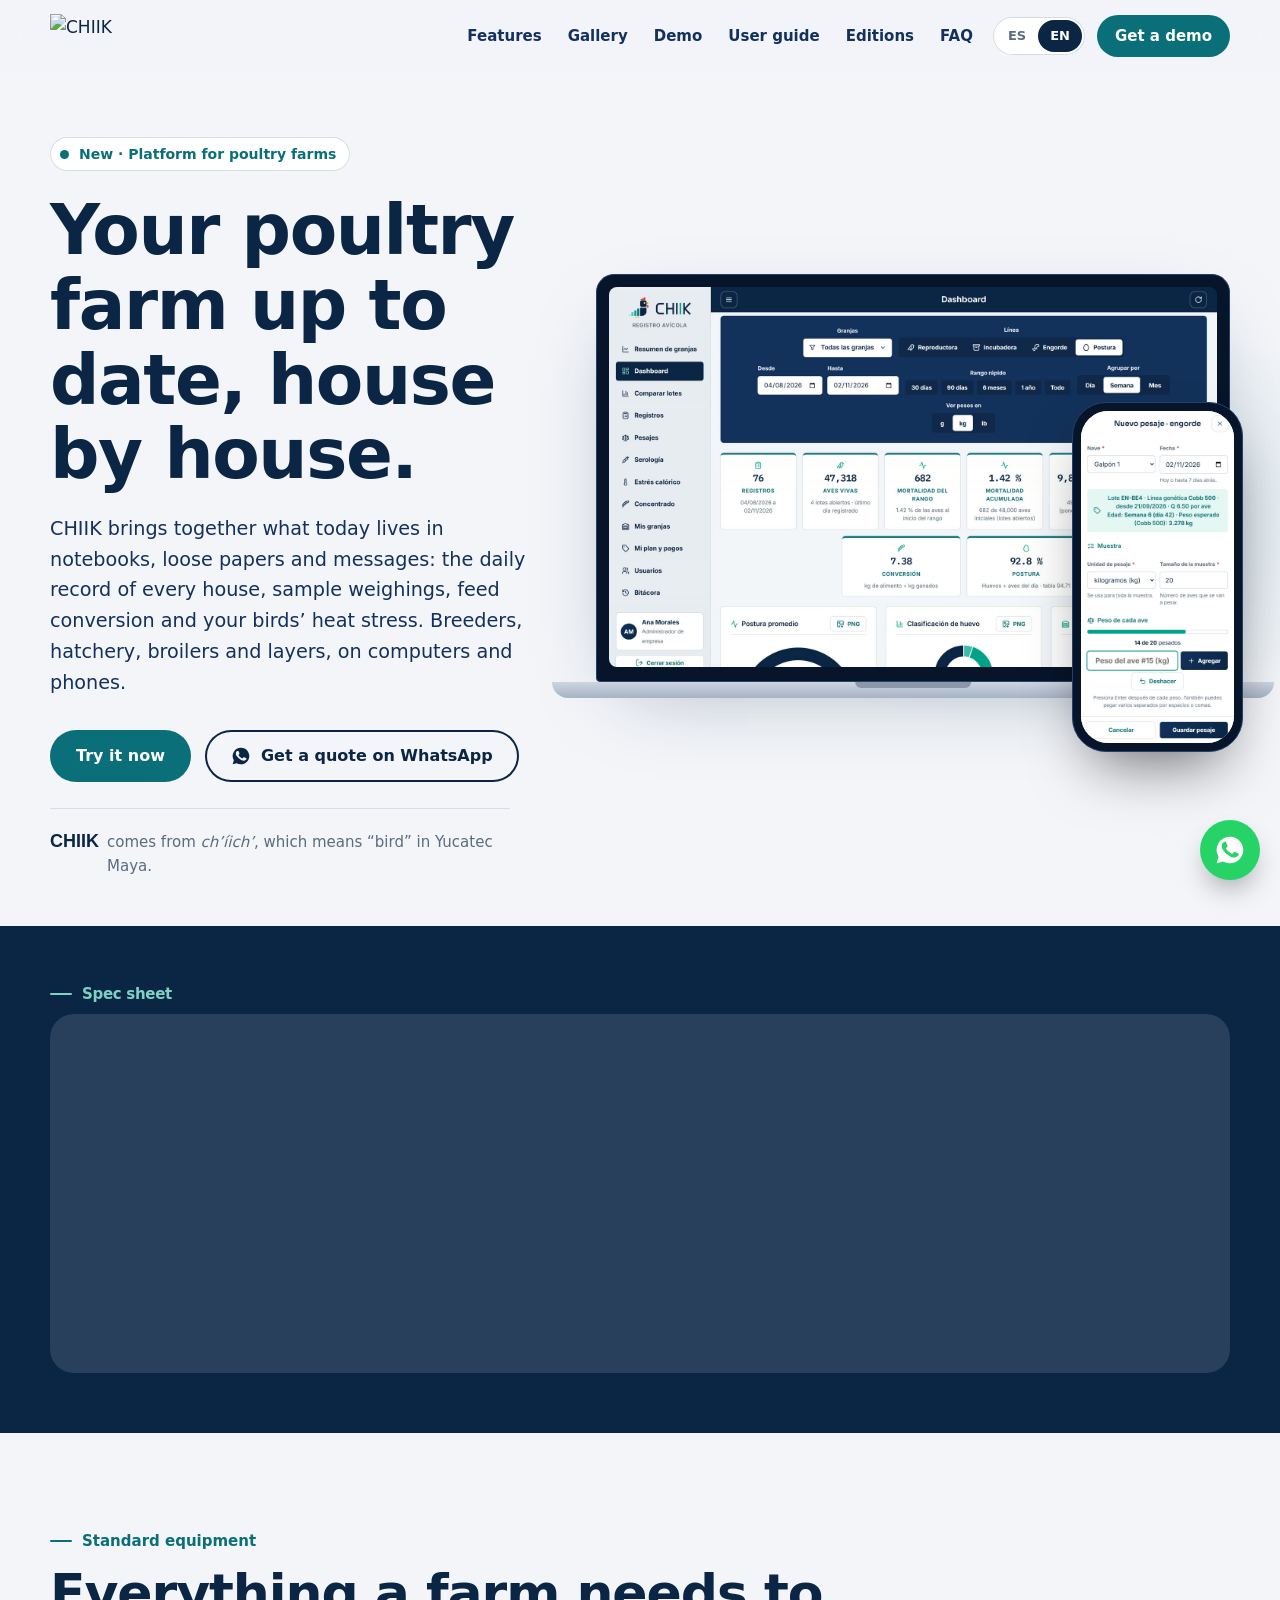
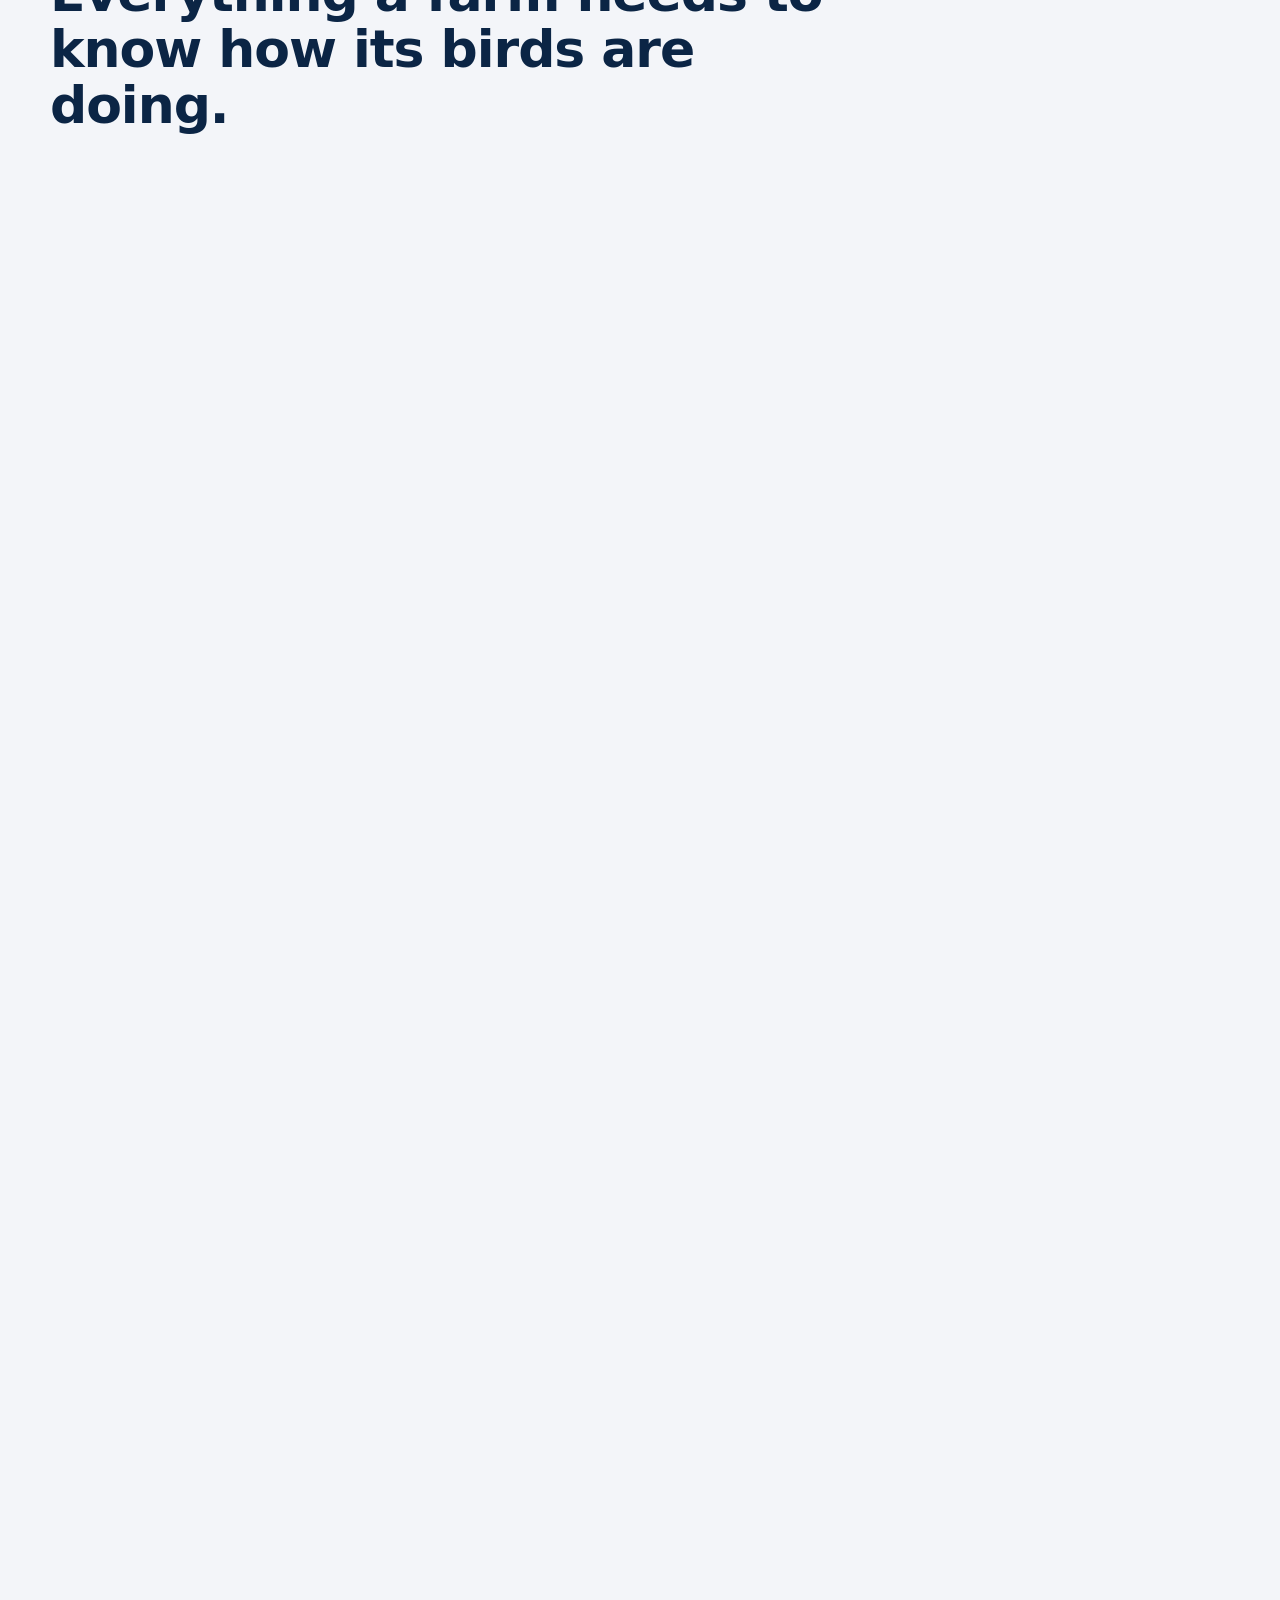
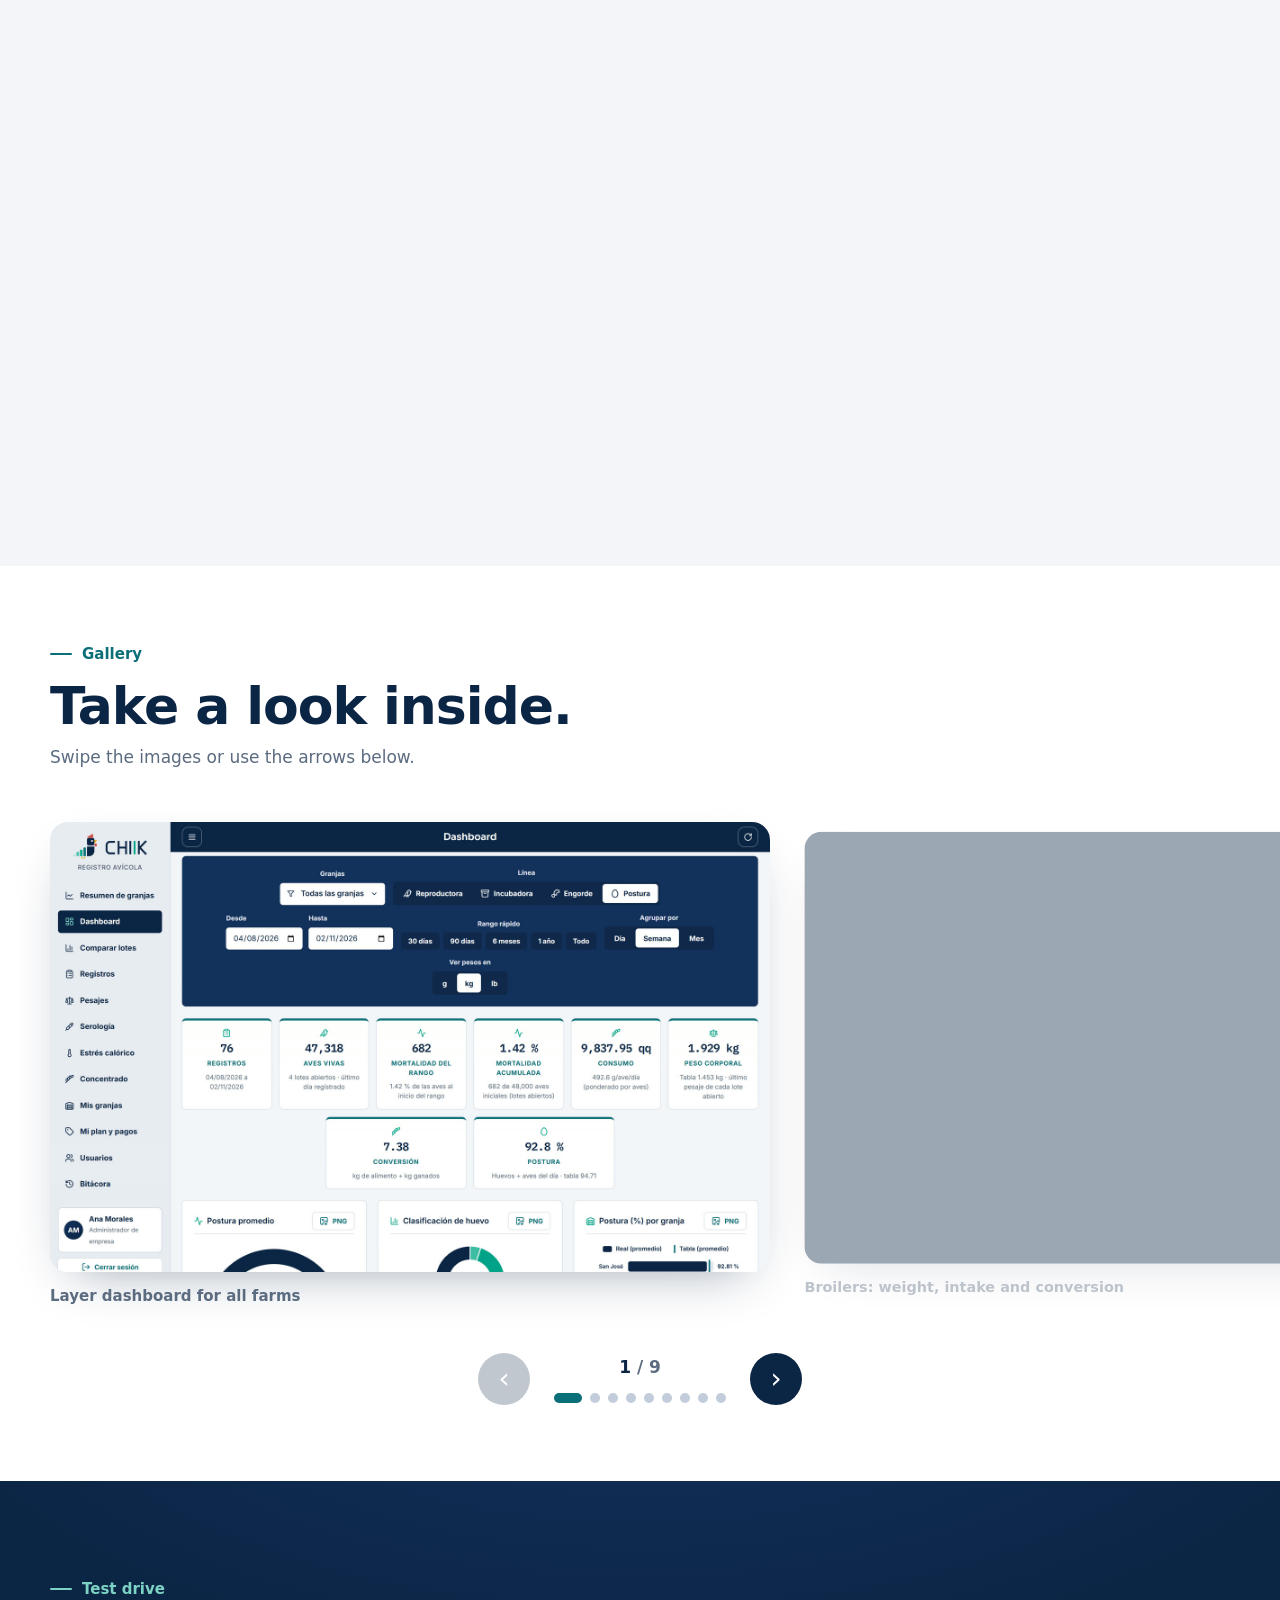
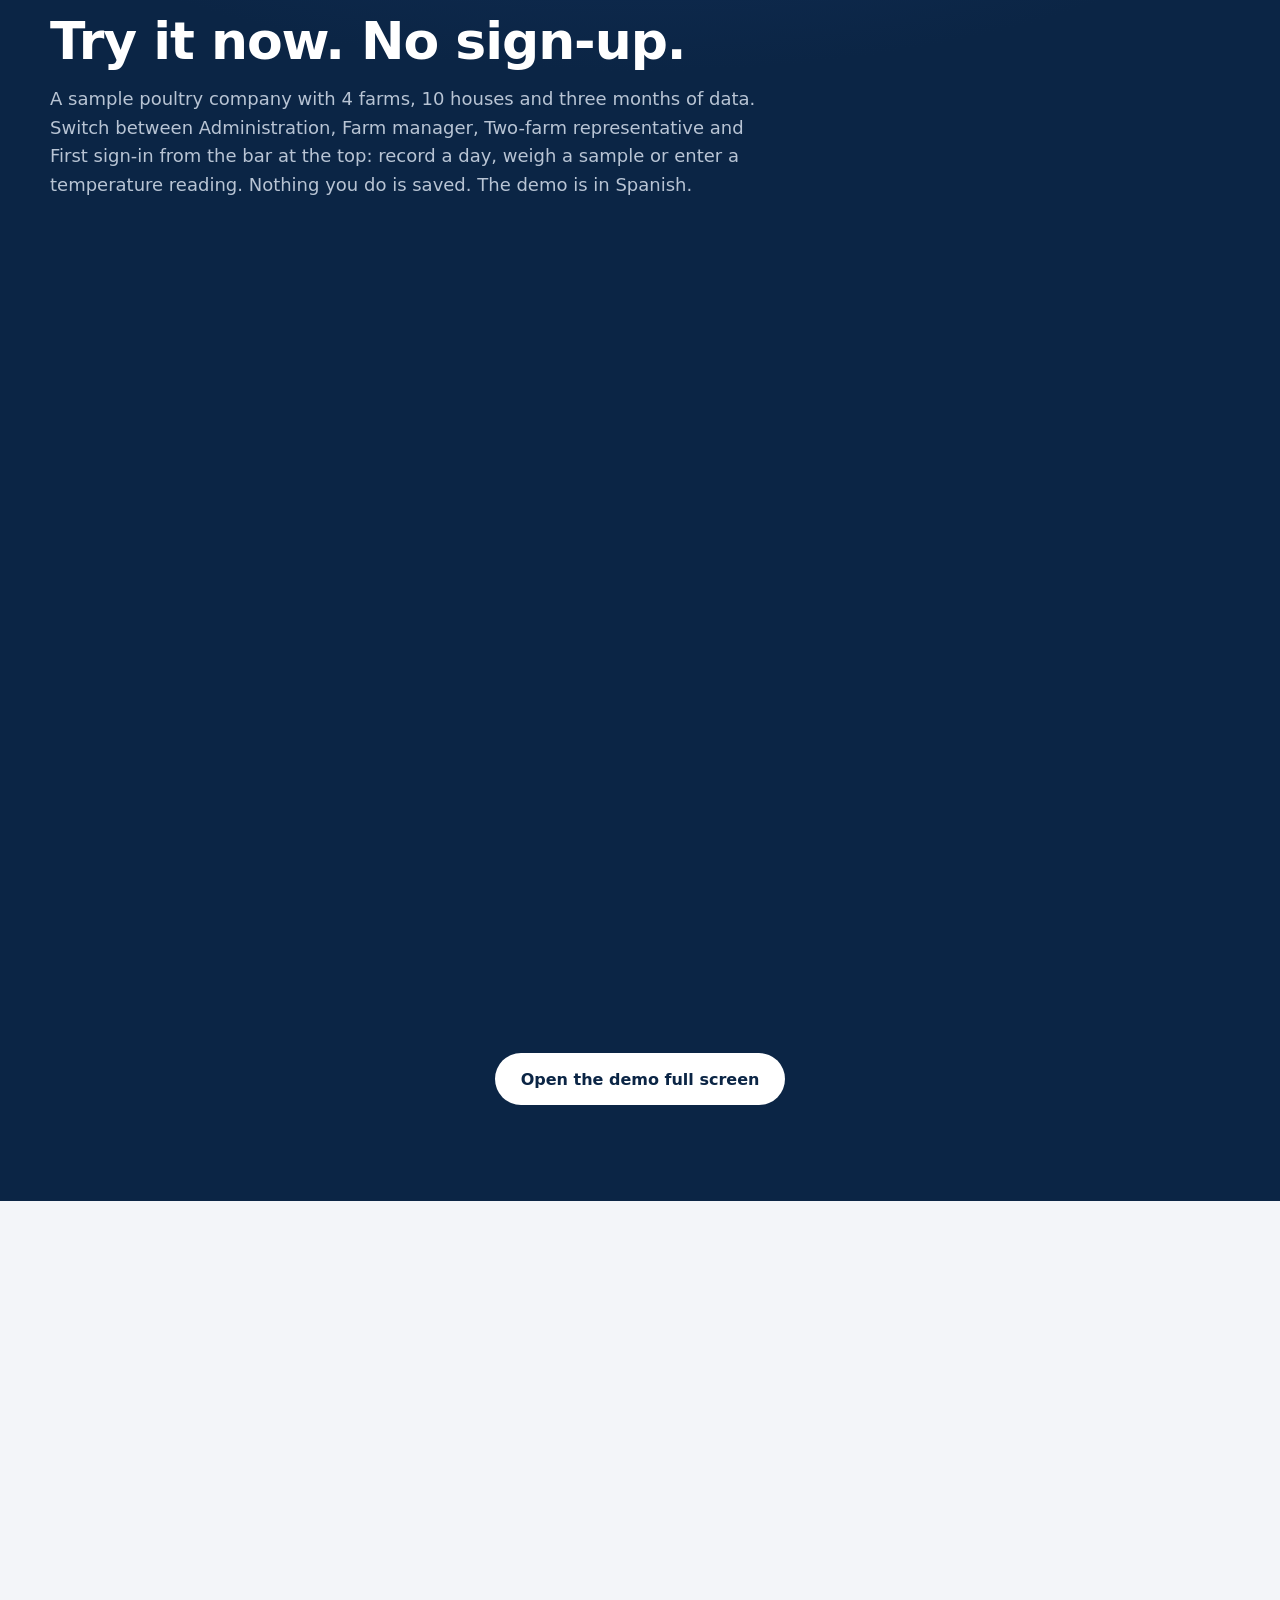
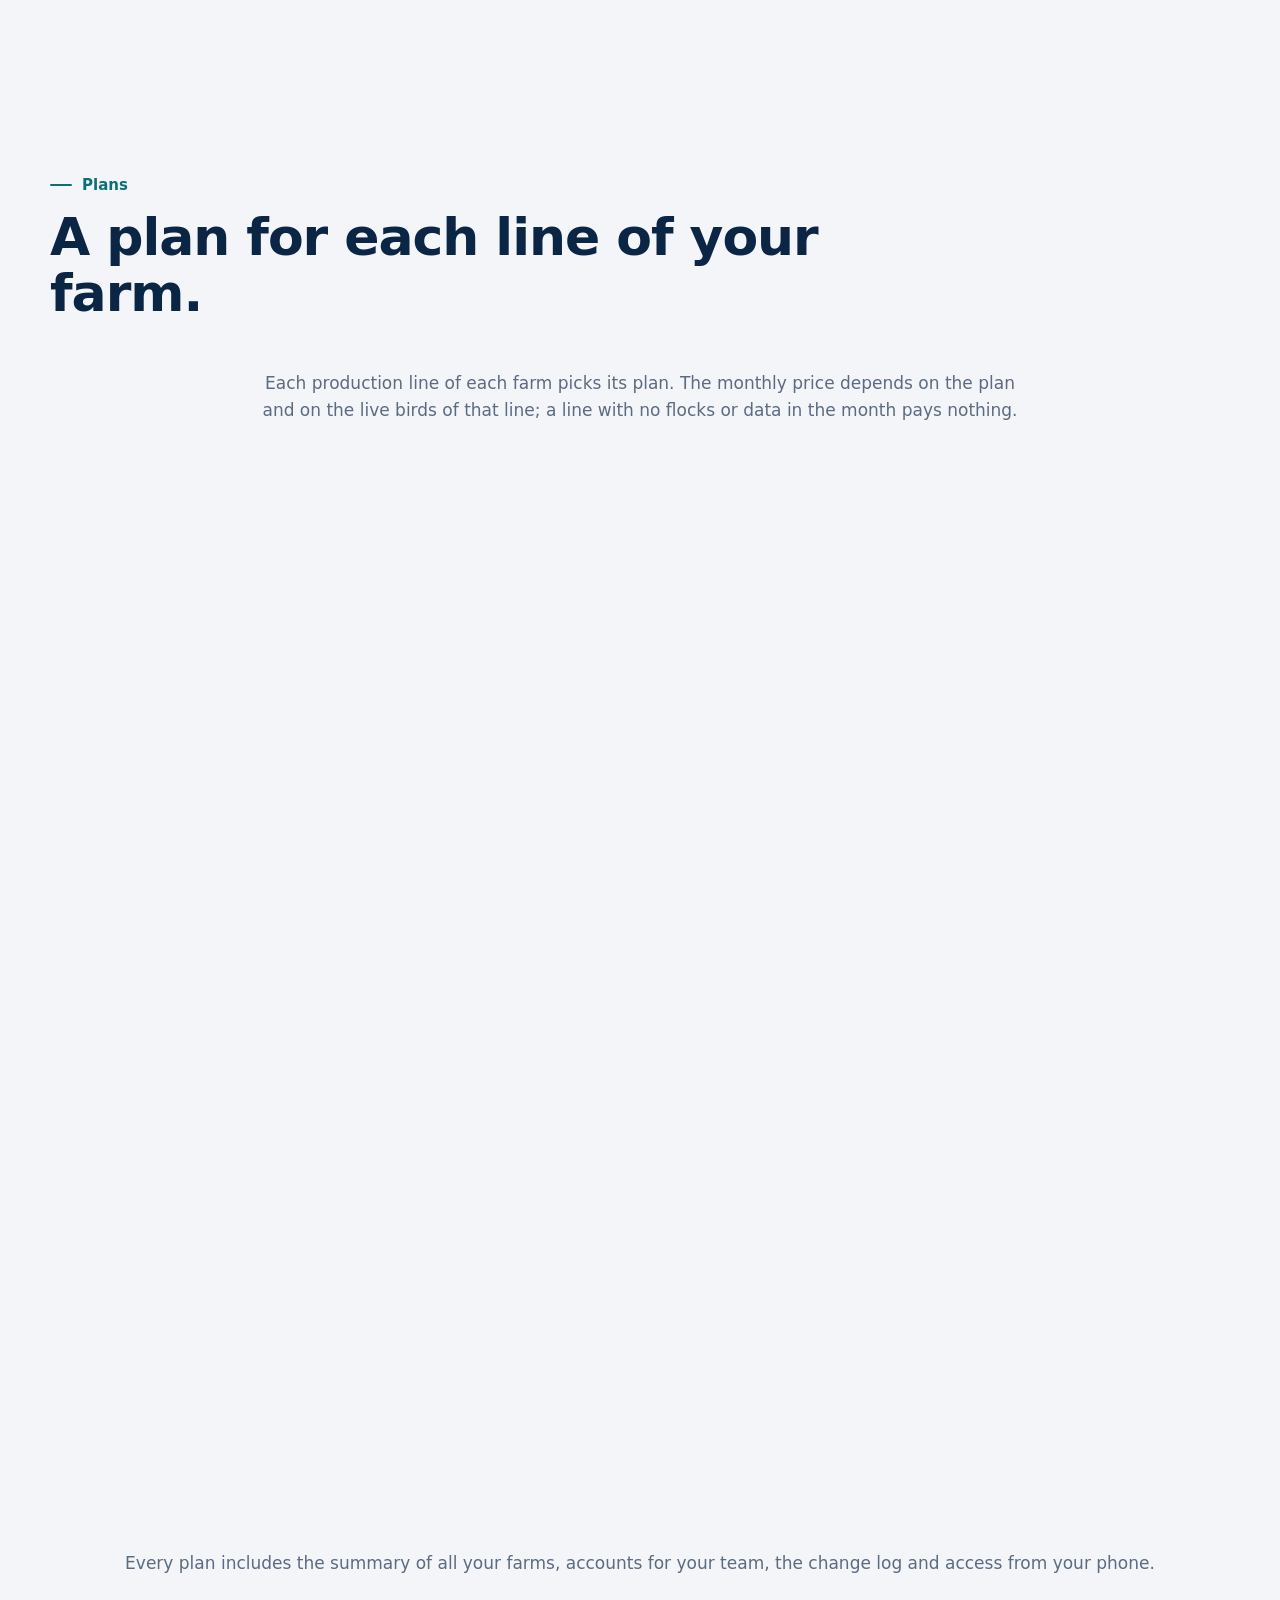
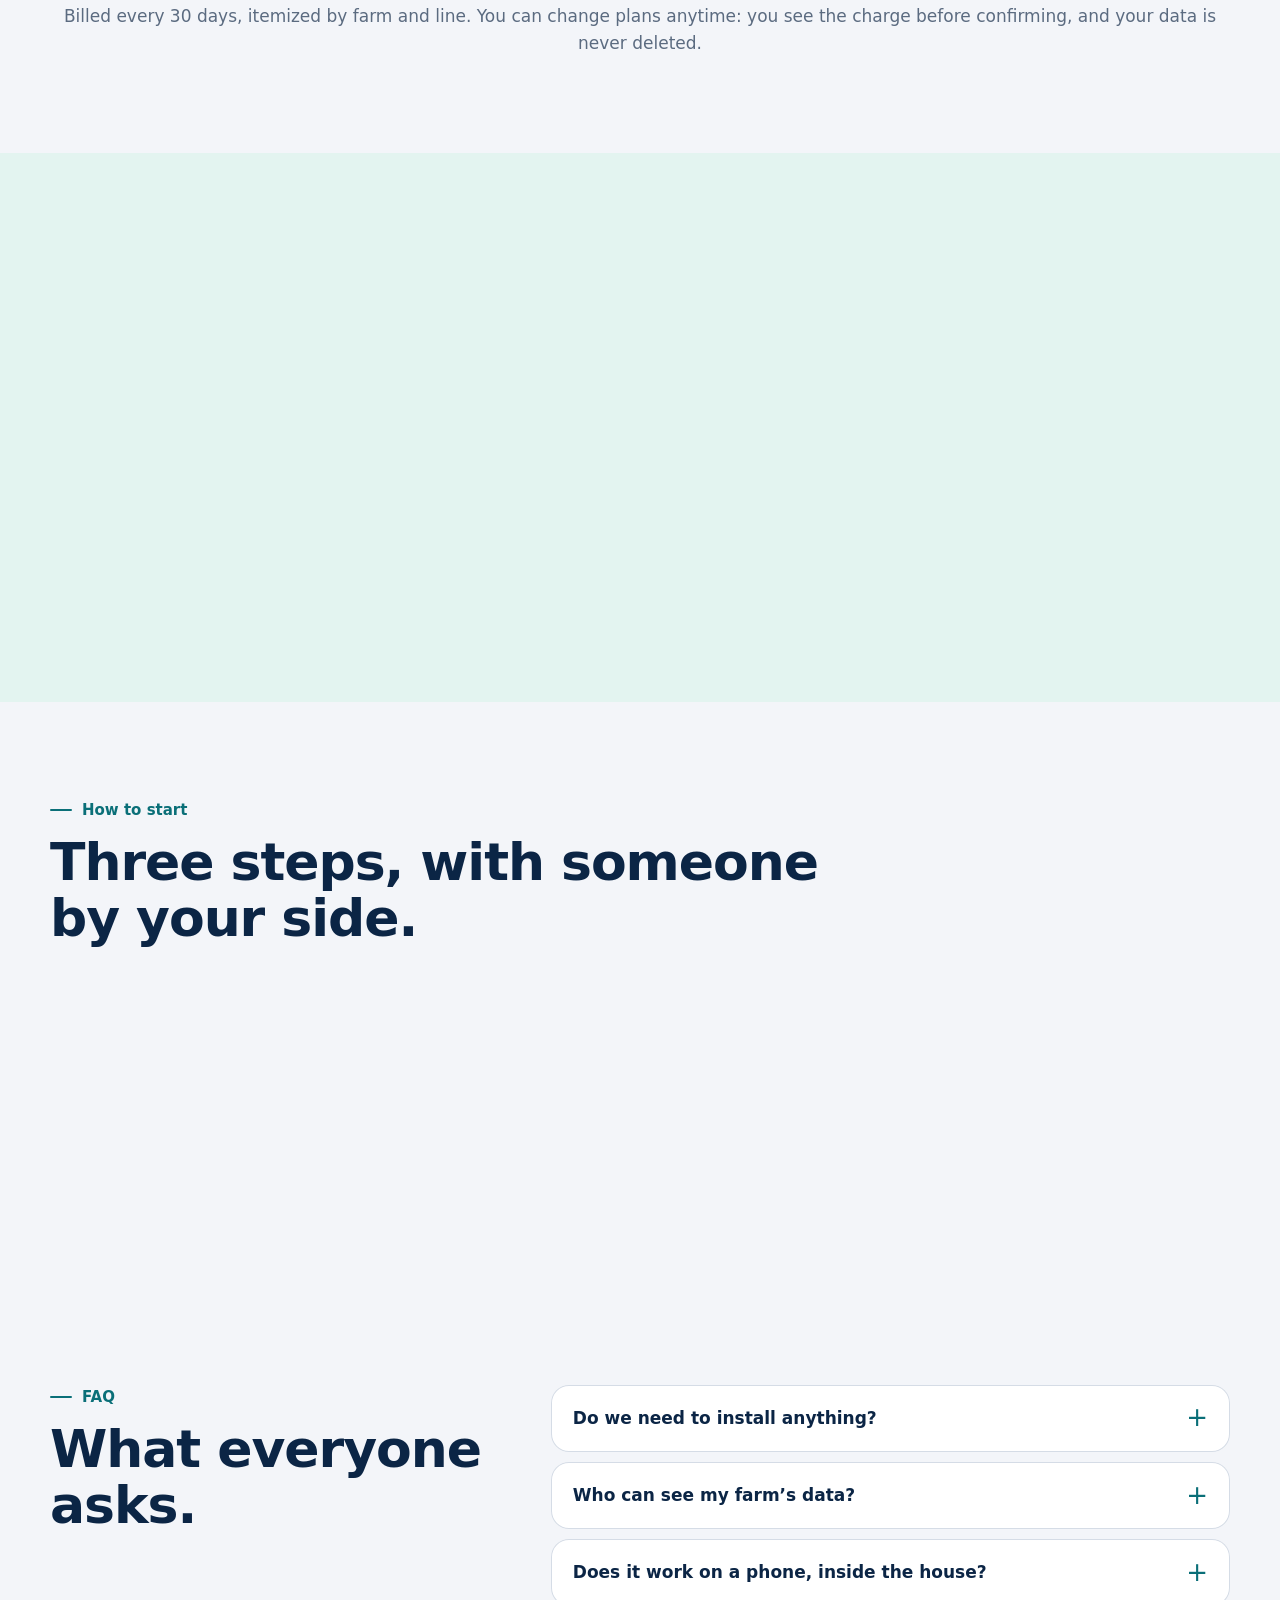
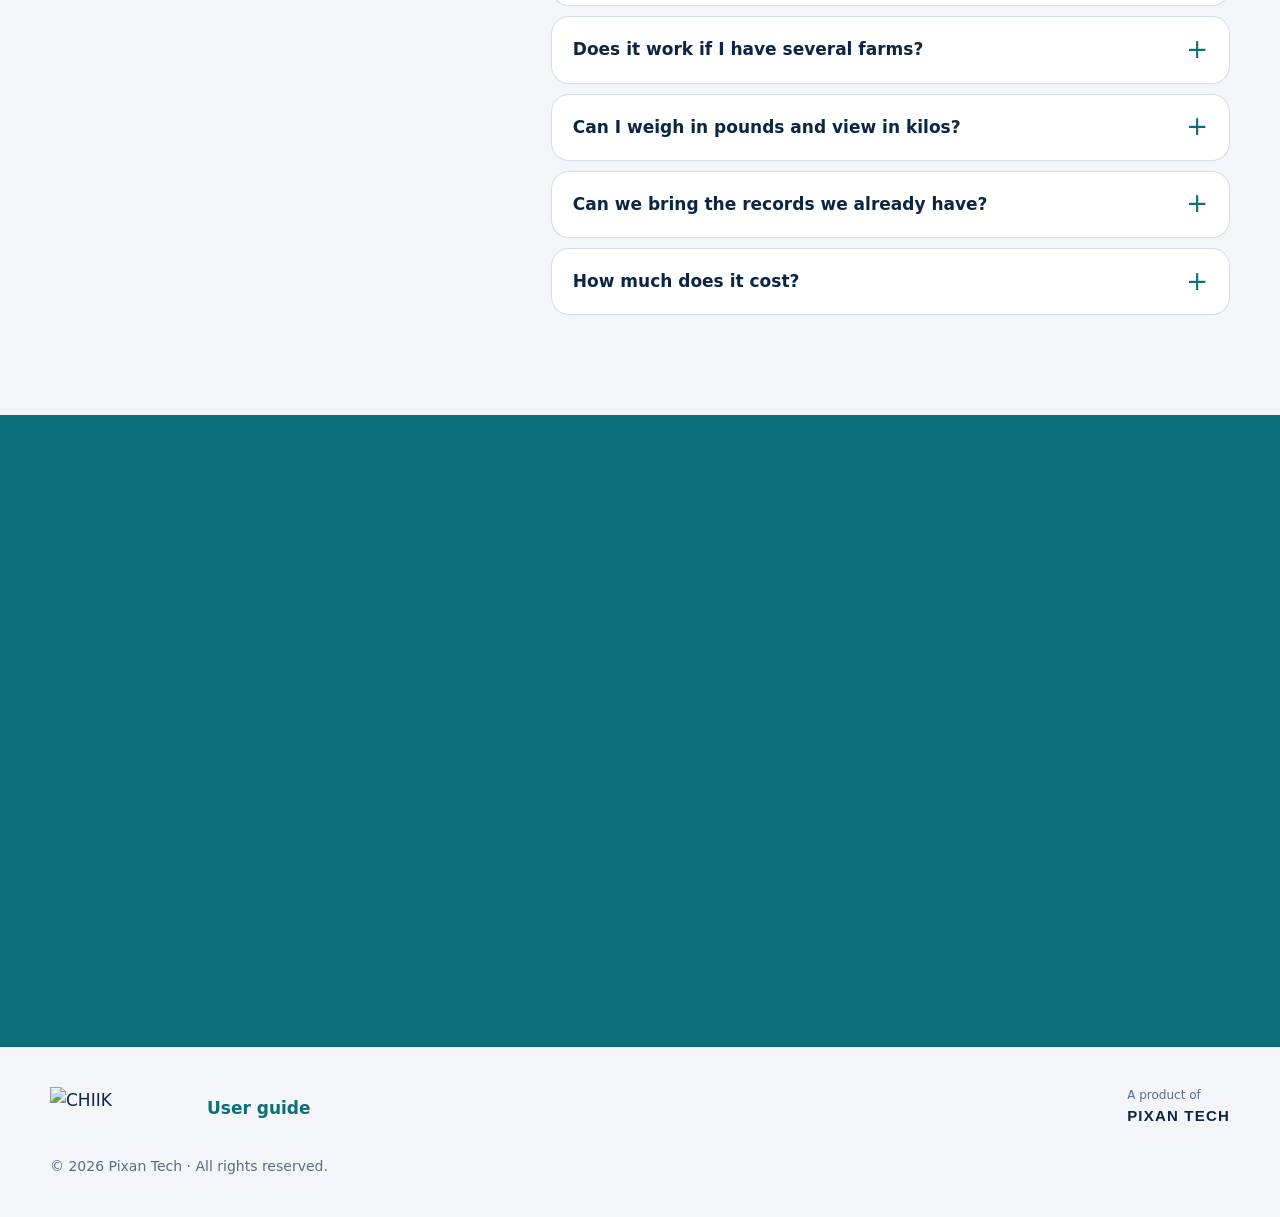
==== index.html @ b8961f70 "Add files via upload" ====
<!DOCTYPE html>
<html lang="es">
<head>
<meta charset="utf-8">
<meta name="viewport" content="width=device-width, initial-scale=1">
<meta http-equiv="Content-Security-Policy" content="default-src 'self'; img-src 'self' data:; style-src 'self' https://fonts.googleapis.com; font-src https://fonts.gstatic.com; script-src 'self'; frame-src 'self'; connect-src 'self'; base-uri 'self'; form-action 'none'; object-src 'none'">
<meta name="referrer" content="strict-origin-when-cross-origin">
<title>CHIIK · Su granja avícola al día, nave por nave</title>
<meta name="description" data-i18n-content="meta.desc" content="CHIIK es la plataforma para granjas avícolas: registro diario por nave, pesajes por muestra, conversión alimenticia y estrés calórico para postura, engorde, incubadora y reproductora, en la computadora y el celular.">
<link rel="canonical" href="https://saqmol.pixantech.net/">
<link rel="icon" href="img/favicon.svg" type="image/svg+xml">
<meta property="og:type" content="website">
<meta property="og:site_name" content="CHIIK">
<meta property="og:title" content="CHIIK · Su granja avícola al día, nave por nave">
<meta property="og:description" content="Registro diario por nave, pesajes por muestra, conversión alimenticia y estrés calórico. Un producto de Pixan Tech.">
<meta property="og:image" content="https://saqmol.pixantech.net/img/og.jpg">
<meta property="og:url" content="https://saqmol.pixantech.net/">
<meta name="twitter:card" content="summary_large_image">
<link rel="preconnect" href="https://fonts.googleapis.com">
<link rel="preconnect" href="https://fonts.gstatic.com" crossorigin>
<link href="https://fonts.googleapis.com/css2?family=IBM+Plex+Mono:wght@500;600&amp;family=Inter:wght@400;500;600;700&amp;family=Sora:wght@600;700&amp;display=swap" rel="stylesheet">
<link rel="stylesheet" href="css/landing.css?v=202611030">
<script src="js/frame-guard.js?v=202611030"></script>
<script src="js/landing.js?v=202611030" defer></script>
</head>
<body>
<a class="skip" href="#main" data-i18n="skip">Saltar al contenido</a>

<!-- ═════ CABECERA ═════ -->
<header class="hdr" id="top">
  <div class="wrap hdr-in">
    <a class="logo" href="#top" aria-label="CHIIK"><img src="img/marca/chiik-logo-claro.svg" alt="CHIIK" width="133" height="44"></a>
    <nav class="nav" aria-label="Principal" data-i18n-aria="nav.aria">
      <a href="#equipamiento" data-i18n="nav.features">Equipamiento</a>
      <a href="#galeria" data-i18n="nav.gallery">Galería</a>
      <a href="#demo" data-i18n="nav.demo">Demo</a>
      <a href="manual.html" data-i18n="nav.manual">Manual</a>
      <a href="#versiones" data-i18n="nav.editions">Versiones</a>
      <a href="#preguntas" data-i18n="nav.faq">Preguntas</a>
    </nav>
    <div class="hdr-act">
      <div class="lang" role="group" aria-label="Idioma / Language"><button type="button" data-lang="es">ES</button><button type="button" data-lang="en">EN</button></div>
      <a class="btn sm" data-wa="hdr" href="https://wa.me/50258253416" target="_blank" rel="noopener"><span data-i18n="cta.demo">Pida su demo</span></a>
    </div>
  </div>
</header>

<main id="main">
<!-- ═════ PORTADA ═════ -->
<section class="hero">
  <div class="wrap hero-in">
    <div class="hero-copy reveal">
      <p class="eyebrow"><span class="dot"></span><span data-i18n="hero.eyebrow">Nuevo · Plataforma para granjas avícolas</span></p>
      <h1 data-i18n="hero.title">Su granja avícola al día, nave por nave.</h1>
      <p class="lead" data-i18n="hero.sub">CHIIK reúne lo que hoy anda en cuadernos, hojas sueltas y mensajes: el registro diario de cada nave, los pesajes por muestra, la conversión alimenticia y el estrés calórico de sus aves. Postura, engorde, incubadora y reproductora, en la computadora y en el celular.</p>
      <div class="hero-cta">
        <a class="btn" href="#demo" data-i18n="cta.try">Pruébela ahora</a>
        <a class="btn ghost" data-wa="hero" href="https://wa.me/50258253416" target="_blank" rel="noopener">
          <svg viewBox="0 0 24 24" aria-hidden="true"><path d="M12 2a10 10 0 0 0-8.6 15.1L2 22l5-1.3A10 10 0 1 0 12 2zm5.8 14.2c-.2.7-1.4 1.3-2 1.4-.5.1-1.2.1-1.9-.1a17 17 0 0 1-1.7-.6 13.4 13.4 0 0 1-5.1-4.5c-.4-.5-1.3-1.8-1.3-3.4s.8-2.4 1.2-2.7c.3-.3.6-.4.8-.4h.6c.2 0 .4 0 .7.5l1 2.3c.1.2.1.4 0 .6l-.4.6-.5.5c-.2.2-.3.3-.1.6.2.3.8 1.4 1.8 2.2 1.2 1.1 2.2 1.4 2.5 1.6.3.1.5.1.7-.1l.9-1.1c.2-.3.4-.2.7-.1l2.2 1c.3.2.5.2.6.4.1.1.1.8-.2 1.6z"/></svg>
          <span data-i18n="cta.whatsapp">Cotice por WhatsApp</span></a>
      </div>
      <p class="maya"><b>CHIIK</b> <span data-i18n="hero.maya">viene de <i>ch’íich’</i>, que significa “ave” en maya yucateco.</span></p>
    </div>
    <div class="hero-visual reveal" aria-hidden="true">
      <div class="laptop"><div class="screen"><img data-shot="dash-admin" alt="" width="1600" height="1000" fetchpriority="high"></div><div class="base"></div></div>
      <div class="phone float"><div class="screen"><img data-shot="mobile-pesaje" alt="" width="780" height="1688"></div></div>
    </div>
  </div>
</section>

<!-- ═════ FICHA TÉCNICA ═════ -->
<section class="specs" aria-labelledby="specs-t">
  <div class="wrap">
    <h2 class="kicker" id="specs-t" data-i18n="specs.title">Ficha técnica</h2>
    <ul class="spec-grid">
      <li class="reveal"><b>4</b><span data-i18n="specs.lines">líneas de producción: reproductora, incubadora, engorde y postura</span></li>
      <li class="reveal"><b>2</b><span data-i18n="specs.roles">niveles de acceso: administración y representante de granja</span></li>
      <li class="reveal"><b>5</b><span data-i18n="specs.calc">valores que se calculan solos: peso real, % de peso ideal, conversión, estrés calórico y % de nacimiento</span></li>
      <li class="reveal"><b>3</b><span data-i18n="specs.units">unidades de peso para pesar y para ver: gramos, kilogramos y libras</span></li>
      <li class="reveal"><b>1,000</b><span data-i18n="specs.sample">aves por muestra de pesaje, una por una</span></li>
      <li class="reveal"><b>4</b><span data-i18n="specs.iec">niveles de estrés calórico, del confortable al crítico</span></li>
      <li class="reveal"><b>7</b><span data-i18n="specs.days">días hacia atrás para ponerse al día desde la granja</span></li>
      <li class="reveal"><b>100%</b><span data-i18n="specs.mobile">funcional en el celular, dentro de la nave</span></li>
    </ul>
  </div>
</section>

<!-- ═════ EQUIPAMIENTO ═════ -->
<section class="features" id="equipamiento" aria-labelledby="feat-t">
  <div class="wrap">
    <p class="kicker" data-i18n="feat.kicker">Equipamiento de serie</p>
    <h2 class="h2" id="feat-t" data-i18n="feat.title">Todo lo que una granja necesita para saber cómo van sus aves.</h2>

    <article class="feat reveal">
      <div class="feat-img duo">
        <div class="laptop sm"><div class="screen"><img data-shot="registros" alt="Registros diarios de postura por nave" data-i18n-alt="alt.records" loading="lazy" width="1600" height="1000"></div><div class="base"></div></div>
        <div class="phone sm"><div class="screen"><img data-shot="mobile-registro-form" alt="Registro diario en el celular" data-i18n-alt="alt.recordPhone" loading="lazy" width="780" height="1688"></div></div>
      </div>
      <div class="feat-txt">
        <span class="tag" data-i18n="f1.tag">Registro diario</span>
        <h3 data-i18n="f1.title">El día de cada nave, en un solo formulario.</h3>
        <p data-i18n="f1.text">Número de aves, edad, mortalidad, consumo de alimento, postura y clasificación de huevo, o huevo incubable y nacimientos en la incubadora. CHIIK ya sabe qué lote ocupa la nave y su línea genética, y no deja registrar dos veces el mismo día.</p>
        <ul class="ticks"><li data-i18n="f1.b1">Un formulario propio para cada línea de producción</li><li data-i18n="f1.b2">Un registro por nave y por día, sin duplicados</li><li data-i18n="f1.b3">Cada corrección pide un motivo y queda en la bitácora</li></ul>
      </div>
    </article>

    <article class="feat rev reveal">
      <div class="feat-img duo">
        <div class="laptop sm"><div class="screen"><img data-shot="pesaje-form" alt="Pesaje de una muestra de aves" data-i18n-alt="alt.weigh" loading="lazy" width="1600" height="1000"></div><div class="base"></div></div>
        <div class="phone sm"><div class="screen"><img data-shot="mobile-pesaje" alt="Pesaje por muestra en el celular" data-i18n-alt="alt.weighPhone" loading="lazy" width="780" height="1688"></div></div>
      </div>
      <div class="feat-txt">
        <span class="tag" data-i18n="f2.tag">Pesajes por muestra</span>
        <h3 data-i18n="f2.title">Pese ave por ave. CHIIK saca las cuentas.</h3>
        <p data-i18n="f2.text">Elija la nave, el tamaño de la muestra y la unidad de su balanza. Escriba cada peso y oprima Enter: el promedio, el mínimo, el máximo, el coeficiente de variación y la uniformidad aparecen al momento. El promedio pasa solo al registro del día.</p>
        <ul class="ticks"><li data-i18n="f2.b1">En gramos, kilogramos o libras, y se ve en la que usted prefiera</li><li data-i18n="f2.b2">Uniformidad y CV sin calculadora</li><li data-i18n="f2.b3">Si se cierra sin querer, la muestra a medias se recupera</li></ul>
      </div>
    </article>

    <article class="feat reveal">
      <div class="feat-img"><div class="laptop sm"><div class="screen"><img data-shot="pesajes-engorde" alt="Pesajes de engorde con conversión alimenticia" data-i18n-alt="alt.fcr" loading="lazy" width="1600" height="1000"></div><div class="base"></div></div></div>
      <div class="feat-txt">
        <span class="tag" data-i18n="f3.tag">Conversión alimenticia</span>
        <h3 data-i18n="f3.title">La conversión, calculada sola en cada pesaje.</h3>
        <p data-i18n="f3.text">CHIIK suma el alimento que el lote consumió desde el pesaje anterior y lo divide entre los kilos que ganó. Sin hojas de cálculo ni fórmulas: el dato está listo el mismo día que se pesa, para cada nave y cada lote.</p>
        <ul class="ticks"><li data-i18n="f3.b1">Kilos de alimento entre kilos ganados, pesaje contra pesaje</li><li data-i18n="f3.b2">El consumo se escribe en quintales, como en la granja</li><li data-i18n="f3.b3">Peso real contra la tabla de su línea genética</li></ul>
      </div>
    </article>

    <article class="feat rev reveal">
      <div class="feat-img duo">
        <div class="laptop sm"><div class="screen"><img data-shot="ambiente" alt="Mapa de calor del estrés calórico por nave" data-i18n-alt="alt.heat" loading="lazy" width="1600" height="1000"></div><div class="base"></div></div>
        <div class="phone sm"><div class="screen"><img data-shot="mobile-ambiente" alt="Estrés calórico en el celular" data-i18n-alt="alt.heatPhone" loading="lazy" width="780" height="1688"></div></div>
      </div>
      <div class="feat-txt">
        <span class="tag" data-i18n="f4.tag">Estrés calórico</span>
        <h3 data-i18n="f4.title">El calor de cada nave, en un mapa de colores.</h3>
        <p data-i18n="f4.text">Anote la temperatura y la humedad cuando quiera: CHIIK calcula el índice de estrés calórico, le dice el nivel al instante y guarda la hora de cada lectura. El mapa de calor muestra qué naves sufren y en qué días.</p>
        <ul class="ticks"><li data-i18n="f4.b1">Confortable, alteración, estrés marcado o crítico</li><li data-i18n="f4.b2">Historial de lecturas con fecha y hora</li><li data-i18n="f4.b3">El máximo del día pasa al registro de la nave</li></ul>
      </div>
    </article>

    <article class="feat reveal">
      <div class="feat-img"><div class="laptop sm"><div class="screen"><img data-shot="dash-admin-graficos" alt="Dashboard con indicadores y gráficos" data-i18n-alt="alt.dash" loading="lazy" width="1600" height="1000"></div><div class="base"></div></div></div>
      <div class="feat-txt">
        <span class="tag" data-i18n="f5.tag">Dashboard</span>
        <h3 data-i18n="f5.title">Toda la producción, de un vistazo.</h3>
        <p data-i18n="f5.text">Indicadores, medidores y gráficos por línea de producción, con filtros por granja, sector, nave y fechas, por día, semana o mes. Compare granjas o naves entre sí, ordene cada tabla de la A a la Z y descargue los datos o los gráficos.</p>
        <ul class="ticks"><li data-i18n="f5.b1">Comparativo por granja, por nave o entre lotes</li><li data-i18n="f5.b2">Real contra tabla en cada gráfico</li><li data-i18n="f5.b3">Tablas en Excel y gráficos en imagen</li></ul>
      </div>
    </article>

    <article class="feat rev reveal">
      <div class="feat-img duo">
        <div class="laptop sm"><div class="screen"><img data-shot="granja-estructura" alt="Sectores, naves y lotes de una granja" data-i18n-alt="alt.farm" loading="lazy" width="1600" height="1000"></div><div class="base"></div></div>
        <div class="phone sm"><div class="screen"><img data-shot="mobile-granja" alt="La granja en el celular" data-i18n-alt="alt.farmPhone" loading="lazy" width="780" height="1688"></div></div>
      </div>
      <div class="feat-txt">
        <span class="tag" data-i18n="f6.tag">Granjas, naves y lotes</span>
        <h3 data-i18n="f6.title">Su granja, organizada como usted la trabaja.</h3>
        <p data-i18n="f6.text">Cada granja arma sus sectores, sus naves y sus lotes, con la ficha de cada línea de producción. Una nave en remodelación se desactiva sin perder su historia, y cada lote lleva su línea genética desde el primer día.</p>
        <ul class="ticks"><li data-i18n="f6.b1">Sectores, naves y lotes por línea de producción</li><li data-i18n="f6.b2">Desactivar no borra: la historia se conserva</li><li data-i18n="f6.b3">Ficha de origen, incubadora y vacunación por línea</li></ul>
      </div>
    </article>

    <article class="feat reveal">
      <div class="feat-img"><div class="laptop sm"><div class="screen"><img data-shot="bitacora" alt="Bitácora de cambios con justificación" data-i18n-alt="alt.log" loading="lazy" width="1600" height="1000"></div><div class="base"></div></div></div>
      <div class="feat-txt">
        <span class="tag" data-i18n="f7.tag">Accesos y seguridad</span>
        <h3 data-i18n="f7.title">Cada quien ve lo suyo. Cada cambio queda escrito.</h3>
        <p data-i18n="f7.text">La administración crea cada cuenta y decide qué granjas ve cada representante. Nadie entra sin su correo y su contraseña, cada cambio queda en la bitácora con su autor, su hora y su motivo, y la sesión se cierra sola si nadie la usa.</p>
        <ul class="ticks"><li data-i18n="f7.b1">Cuentas creadas solo por la administración</li><li data-i18n="f7.b2">Bitácora con autor, hora y motivo</li><li data-i18n="f7.b3">Revisión de integridad de los datos</li></ul>
      </div>
    </article>
  </div>
</section>

<!-- ═════ GALERÍA ═════ -->
<section class="gallery" id="galeria" aria-labelledby="gal-t">
  <div class="wrap">
    <p class="kicker" data-i18n="gal.kicker">Galería</p>
    <h2 class="h2" id="gal-t" data-i18n="gal.title">Mírela por dentro.</h2>
    <p class="gal-hint" data-i18n="gal.hint">Deslice las imágenes o use las flechas de abajo.</p>
  </div>
  <div class="gal-track" id="galTrack" tabindex="0" aria-label="Capturas de CHIIK" data-i18n-aria="gal.aria">
    <figure><img data-shot="dash-admin" alt="" loading="lazy" width="1600" height="1000"><figcaption data-i18n="gal.c1">Dashboard de postura de todas las granjas</figcaption></figure>
    <figure><img data-shot="dash-engorde" alt="" loading="lazy" width="1600" height="1000"><figcaption data-i18n="gal.c2">Engorde: peso, consumo y conversión</figcaption></figure>
    <figure class="tall"><img data-shot="mobile-granja" alt="" loading="lazy" width="780" height="1688"><figcaption data-i18n="gal.c3">La granja, en el celular</figcaption></figure>
    <figure><img data-shot="registro-form" alt="" loading="lazy" width="1600" height="1000"><figcaption data-i18n="gal.c4">Registro diario de postura</figcaption></figure>
    <figure><img data-shot="lectura-form" alt="" loading="lazy" width="1600" height="1000"><figcaption data-i18n="gal.c5">Lectura de temperatura y humedad</figcaption></figure>
    <figure class="tall"><img data-shot="mobile-dash" alt="" loading="lazy" width="780" height="1688"><figcaption data-i18n="gal.c6">El dashboard, en el celular</figcaption></figure>
    <figure><img data-shot="dash-incubadora" alt="" loading="lazy" width="1600" height="1000"><figcaption data-i18n="gal.c7">Incubadora: porcentaje de nacimiento</figcaption></figure>
    <figure><img data-shot="usuarios" alt="" loading="lazy" width="1600" height="1000"><figcaption data-i18n="gal.c8">Cuentas y granjas asignadas</figcaption></figure>
    <figure><img data-shot="granjas" alt="" loading="lazy" width="1600" height="1000"><figcaption data-i18n="gal.c9">Todas las granjas de la empresa</figcaption></figure>
  </div>
  <div class="wrap gal-ctrl">
    <button type="button" class="round" data-gal="-1" aria-label="Anterior" data-i18n-aria="gal.prev">‹</button>
    <div class="gal-mid">
      <p class="gal-count" aria-live="polite"><b id="galNum">1</b> / <span id="galTot">9</span></p>
      <div class="gal-dots" id="galDots"></div>
    </div>
    <button type="button" class="round" data-gal="1" aria-label="Siguiente" data-i18n-aria="gal.next">›</button>
  </div>
</section>

<!-- ═════ DEMO ═════ -->
<section class="demo" id="demo" aria-labelledby="demo-t">
  <div class="wrap">
    <p class="kicker light" data-i18n="demo.kicker">Prueba de manejo</p>
    <h2 class="h2 light" id="demo-t" data-i18n="demo.title">Pruébela ahora. Sin registrarse.</h2>
    <p class="demo-sub" data-i18n="demo.sub">Una empresa avícola de ejemplo con 4 granjas, 10 naves y tres meses de datos. Cambie entre Administración, Encargado de granja, Representante de dos granjas y Primer ingreso desde la barra de arriba: registre un día, pese una muestra o anote una lectura de temperatura. Nada de lo que haga se guarda.</p>
    <div class="demo-frame reveal">
      <div class="demo-bar"><span></span><span></span><span></span><b>CHIIK</b></div>
      <iframe id="demoFrame" title="Demo interactiva de CHIIK" data-i18n-title="demo.iframe" loading="lazy" data-src="demo/"></iframe>
    </div>
    <p class="demo-open"><a class="btn light" id="demoOpen" href="demo/" target="_blank" rel="noopener" data-i18n="demo.open">Abrir la demo en pantalla completa</a></p>
  </div>
</section>

<!-- ═════ MANUAL ═════ -->
<section class="guide" aria-labelledby="guide-t">
  <div class="wrap guide-in">
    <div class="reveal">
      <p class="kicker" data-i18n="guide.kicker">Manual de uso</p>
      <h2 class="h2" id="guide-t" data-i18n="guide.title">Cómo se usa, perfil por perfil.</h2>
      <p data-i18n="guide.text">Qué ve cada nivel de acceso, cómo se llena cada formulario campo por campo, qué se guarda en cada tabla y qué se calcula solo. Con capturas de cada pantalla.</p>
      <p><a class="btn" href="manual.html" data-i18n="guide.cta">Leer el manual</a></p>
    </div>
    <ul class="guide-list reveal">
      <li><b data-i18n="guide.l1">Administración de la empresa</b><span data-i18n="guide.l1t">Todas sus granjas, sus cuentas, el plan de cada línea y sus cobros.</span></li>
      <li><b data-i18n="guide.l2">Encargado de granja</b><span data-i18n="guide.l2t">Su granja, sus naves, sus lotes y el registro de cada día.</span></li>
      <li><b data-i18n="guide.l3">Representante de varias granjas</b><span data-i18n="guide.l3t">Cada granja por separado, con un solo acceso.</span></li>
      <li><b data-i18n="guide.l4">Primer ingreso</b><span data-i18n="guide.l4t">La contraseña temporal y la propia.</span></li>
    </ul>
  </div>
</section>

<!-- ═════ PLANES ═════ -->
<section class="editions" id="versiones" aria-labelledby="ed-t">
  <div class="wrap">
    <p class="kicker" data-i18n="ed.kicker">Planes</p>
    <h2 class="h2" id="ed-t" data-i18n="ed.title">Un plan para cada línea de su granja.</h2>
    <p class="ed-intro" data-i18n="ed.intro">Cada línea de producción de cada granja elige su plan. El precio al mes depende del plan y de las aves vivas de esa línea; una línea sin lotes ni datos en el mes no paga.</p>
    <div class="ed-grid">
      <article class="ed reveal">
        <h3 data-i18n="ed.e1">Básico</h3>
        <p class="ed-price"><span data-i18n="ed.from">Desde</span> <b>US$ 15</b> <span data-i18n="ed.month">al mes</span></p>
        <p class="ed-for" data-i18n="ed.e1for">Para dejar el cuaderno desde el primer día.</p>
        <ul class="ticks"><li data-i18n="ed.e1b1">Información general, peso, consumo, mortalidad y uniformidad</li><li data-i18n="ed.e1b2">Registros, pesajes, estrés calórico y concentrado</li><li data-i18n="ed.e1b3">Dashboard con indicadores y gráficos</li><li data-i18n="ed.e1b4">Descarga en Excel</li></ul>
        <a class="btn ghost" data-wa="basico" href="https://wa.me/50258253416" target="_blank" rel="noopener" data-i18n="ed.quote">Elegir plan</a>
      </article>
      <article class="ed best reveal">
        <span class="badge" data-i18n="ed.popular">Recomendado</span>
        <h3 data-i18n="ed.e2">Pro</h3>
        <p class="ed-price"><span data-i18n="ed.from">Desde</span> <b>US$ 20</b> <span data-i18n="ed.month">al mes</span></p>
        <p class="ed-for" data-i18n="ed.e2for">Para granjas que quieren medirlo todo.</p>
        <ul class="ticks"><li data-i18n="ed.e2b1">Todo lo de Básico</li><li data-i18n="ed.e2b2">Serología por lote</li><li data-i18n="ed.e2b3">Comparativo de lotes</li><li data-i18n="ed.e2b4">Carga desde Excel e imágenes de los gráficos</li><li data-i18n="ed.e2b5">Rentabilidad por kg de huevo o por pollito y pollo, y benchmarks regionales (próximamente)</li></ul>
        <a class="btn amber" data-wa="pro" href="https://wa.me/50258253416" target="_blank" rel="noopener" data-i18n="ed.quote">Elegir plan</a>
      </article>
      <article class="ed reveal">
        <h3 data-i18n="ed.e3">Premium</h3>
        <p class="ed-price"><span data-i18n="ed.from">Desde</span> <b>US$ 25</b> <span data-i18n="ed.month">al mes</span></p>
        <p class="ed-for" data-i18n="ed.e3for">Para empresas con varias granjas que deciden con datos.</p>
        <ul class="ticks"><li data-i18n="ed.e3b1">Todo lo de Pro</li><li data-i18n="ed.e3b2">Reporte de análisis de datos integrado (próximamente)</li></ul>
        <a class="btn ghost" data-wa="premium" href="https://wa.me/50258253416" target="_blank" rel="noopener" data-i18n="ed.quote">Elegir plan</a>
      </article>
    </div>
    <div class="precios-wrap reveal">
      <table class="precios">
        <caption data-i18n="ed.tcap">Precio al mes por línea de producción, según sus aves vivas (USD)</caption>
        <thead><tr><th data-i18n="ed.tbirds">Aves vivas de la línea</th><th>Básico</th><th>Pro</th><th>Premium</th></tr></thead>
        <tbody>
          <tr><td>0–999</td><td>US$ 15</td><td>US$ 20</td><td>US$ 25</td></tr>
          <tr><td>1,000–9,999</td><td>US$ 25</td><td>US$ 30</td><td>US$ 35</td></tr>
          <tr><td>10,000–29,999</td><td>US$ 30</td><td>US$ 35</td><td>US$ 40</td></tr>
          <tr><td>30,000–74,999</td><td>US$ 35</td><td>US$ 40</td><td>US$ 45</td></tr>
          <tr><td>75,000–149,999</td><td>US$ 45</td><td>US$ 50</td><td>US$ 55</td></tr>
          <tr><td>150,000–300,000</td><td>US$ 55</td><td>US$ 60</td><td>US$ 65</td></tr>
          <tr><td data-i18n="ed.tmore">Más de 300,000</td><td colspan="3" data-i18n="ed.tcustom">A la medida</td></tr>
        </tbody>
      </table>
    </div>
    <p class="ed-note" data-i18n="ed.all">Todos los planes incluyen el resumen de todas sus granjas, cuentas para su equipo, la bitácora de cambios y el acceso desde el celular.</p>
    <p class="ed-note" data-i18n="ed.note">Se cobra cada 30 días, con el detalle por granja y línea. Puede cambiar de plan cuando quiera: verá el cargo antes de confirmar y sus datos nunca se borran.</p>
  </div>
</section>

<!-- ═════ INDUSTRIA ═════ -->
<section class="industry" aria-labelledby="ind-t">
  <div class="wrap ind-in">
    <div class="reveal">
      <p class="kicker" data-i18n="ind.kicker">Hecho para la avicultura</p>
      <h2 class="h2" id="ind-t" data-i18n="ind.title">De las fichas en papel a la granja que se mide sola.</h2>
      <p data-i18n="ind.text">CHIIK nació de las fichas con las que ya trabajan las granjas: la ficha de origen de cada línea, el registro zootécnico, la tabla de pesos de la línea genética y la escala de estrés calórico. Los mismos campos, ahora en el celular de quien está en la nave y en la pantalla de quien decide.</p>
      <ul class="chips"><li data-i18n="ind.c1">Granjas de postura</li><li data-i18n="ind.c2">Granjas de engorde</li><li data-i18n="ind.c3">Plantas incubadoras</li><li data-i18n="ind.c4">Reproductoras</li><li data-i18n="ind.c5">Empresas con varias granjas</li><li data-i18n="ind.c6">Asesores técnicos</li></ul>
    </div>
    <ol class="before-after reveal">
      <li><span data-i18n="ind.b">Antes</span><p data-i18n="ind.b1">Registros en cuadernos, pesajes en papel y la conversión calculada a mano, días después.</p></li>
      <li class="after"><span data-i18n="ind.a">Con CHIIK</span><p data-i18n="ind.a1">Cada nave registra su día desde el celular y la administración ve todas las granjas al momento.</p></li>
    </ol>
  </div>
</section>

<!-- ═════ CÓMO EMPEZAR ═════ -->
<section class="steps" aria-labelledby="st-t">
  <div class="wrap">
    <p class="kicker" data-i18n="st.kicker">Cómo empezar</p>
    <h2 class="h2" id="st-t" data-i18n="st.title">En tres pasos, con alguien que lo acompaña.</h2>
    <ol class="step-grid">
      <li class="reveal"><b>1</b><h3 data-i18n="st.s1">Nos escribe</h3><p data-i18n="st.s1t">Nos cuenta cómo registra hoy su granja en un mensaje de WhatsApp. La primera conversación no tiene costo.</p></li>
      <li class="reveal"><b>2</b><h3 data-i18n="st.s2">Lo preparamos</h3><p data-i18n="st.s2t">Damos de alta su empresa y sus granjas, y usted elige el plan de cada línea viendo su precio.</p></li>
      <li class="reveal"><b>3</b><h3 data-i18n="st.s3">Su granja lo usa</h3><p data-i18n="st.s3t">Capacitamos a la administración y a los encargados, y acompañamos los primeros registros.</p></li>
    </ol>
  </div>
</section>

<!-- ═════ PREGUNTAS ═════ -->
<section class="faq" id="preguntas" aria-labelledby="faq-t">
  <div class="wrap faq-in">
    <div>
      <p class="kicker" data-i18n="faq.kicker">Preguntas</p>
      <h2 class="h2" id="faq-t" data-i18n="faq.title">Lo que todos preguntan.</h2>
    </div>
    <div class="faq-list">
      <details><summary data-i18n="q1">¿Hay que instalar algo?</summary><p data-i18n="a1">No. CHIIK funciona en el navegador de la computadora y del celular. Cada persona entra con su correo y su contraseña.</p></details>
      <details><summary data-i18n="q2">¿Quién puede ver los datos de mi granja?</summary><p data-i18n="a2">Solo las personas a las que la administración les dio acceso. Cada representante ve únicamente las granjas que tiene asignadas, una a la vez. Nadie puede crearse una cuenta por su cuenta, la sesión se cierra sola tras 30 minutos sin uso y cada cambio queda en la bitácora con su autor, su hora y su motivo.</p></details>
      <details><summary data-i18n="q3">¿Funciona en el celular, dentro de la nave?</summary><p data-i18n="a3">Sí, al cien por ciento: el encargado registra el día, pesa la muestra y anota la temperatura desde su teléfono. Necesita conexión a internet para guardar.</p></details>
      <details><summary data-i18n="q4">¿Sirve si tengo varias granjas?</summary><p data-i18n="a4">Sí. La administración de la empresa ve el resumen de todas sus granjas y las compara; cada granja trabaja por separado con sus propios sectores, naves y lotes, y un representante puede tener más de una.</p></details>
      <details><summary data-i18n="q5">¿Puedo pesar en libras y ver en kilos?</summary><p data-i18n="a5">Sí. Cada muestra se pesa en gramos, kilogramos o libras, según su balanza, y cada quien elige en qué unidad ver los pesos. El alimento se anota en quintales.</p></details>
      <details><summary data-i18n="q6">¿Podemos pasar los registros que ya tenemos?</summary><p data-i18n="a6">Sí. Pasamos a CHIIK sus granjas, lotes y registros actuales.</p></details>
      <details><summary data-i18n="q7">¿Cuánto cuesta?</summary><p data-i18n="a7">Desde US$ 15 al mes por línea de producción. El precio depende del plan y de las aves vivas de cada línea; vea la tabla de planes. Más de 300,000 aves en una línea: a la medida.</p></details>
    </div>
  </div>
</section>

<!-- ═════ CIERRE ═════ -->
<section class="final">
  <div class="wrap final-in reveal">
    <img class="mark" src="img/marca/chiik-simbolo-blanco.svg" alt="" width="72" height="75">
    <h2 data-i18n="final.title">Que cada nave cuente cómo va.</h2>
    <p data-i18n="final.text">Cuéntenos cómo registra hoy su granja y le mostramos CHIIK con sus propias líneas y naves.</p>
    <a class="btn light big" data-wa="final" href="https://wa.me/50258253416" target="_blank" rel="noopener"><span data-i18n="cta.whatsapp2">Escríbanos por WhatsApp</span></a>
  </div>
</section>
</main>

<footer class="ftr">
  <div class="wrap ftr-in">
    <a class="logo" href="#top" aria-label="CHIIK"><img src="img/marca/chiik-logo-claro.svg" alt="CHIIK" width="133" height="44"></a>
    <a class="ftr-link" href="manual.html" data-i18n="ftr.manual">Manual de uso</a>
    <a class="pixan" href="https://www.pixantech.net" target="_blank" rel="noopener">
      <img src="img/pixan-emblem-black.png" alt="" width="56" height="42" loading="lazy">
      <span><small data-i18n="ftr.by">Un producto de</small><b>PIXAN TECH</b></span>
    </a>
    <p class="copy">© <span id="year">2026</span> Pixan Tech · <span data-i18n="ftr.rights">Todos los derechos reservados.</span></p>
  </div>
</footer>
<a class="wa-float" data-wa="float" href="https://wa.me/50258253416" target="_blank" rel="noopener" aria-label="WhatsApp">
  <svg viewBox="0 0 24 24" aria-hidden="true"><path d="M12 2a10 10 0 0 0-8.6 15.1L2 22l5-1.3A10 10 0 1 0 12 2zm5.8 14.2c-.2.7-1.4 1.3-2 1.4-.5.1-1.2.1-1.9-.1a17 17 0 0 1-1.7-.6 13.4 13.4 0 0 1-5.1-4.5c-.4-.5-1.3-1.8-1.3-3.4s.8-2.4 1.2-2.7c.3-.3.6-.4.8-.4h.6c.2 0 .4 0 .7.5l1 2.3c.1.2.1.4 0 .6l-.4.6-.5.5c-.2.2-.3.3-.1.6.2.3.8 1.4 1.8 2.2 1.2 1.1 2.2 1.4 2.5 1.6.3.1.5.1.7-.1l.9-1.1c.2-.3.4-.2.7-.1l2.2 1c.3.2.5.2.6.4.1.1.1.8-.2 1.6z"/></svg>
</a>
</body>
</html>
---- css/landing.css ----
/* ═════════════════════════════════════════════════════════════
   CHIIK · página-anuncio
   Marca CHIIK: Sora (títulos) + Inter (texto),
   niebla #F3F5F9, azul noche #0B2545, verde profundo #0A6F78, verde claro #7DD3C3.
   Las capturas de la app son las protagonistas.
   ═════════════════════════════════════════════════════════════ */
:root{
  --bg:#F3F5F9; --paper:#ffffff; --ink:#0B2545; --ink-2:#13315C; --muted:#5B6B80; --line:#D5DCE6;
  --green:#0A6F78; --green-2:#0B2545; --green-soft:#E3F4F0; --mint:#7DD3C3; --tick:#0A6F78;
  --night:#0B2545; --night-2:#13315C;
  --radius:24px; --wrap:1180px;
  --shadow:0 30px 80px -30px rgba(11,37,69,.35);
  --ease:cubic-bezier(.2,.7,.2,1);
}
*{box-sizing:border-box;margin:0;padding:0}
[hidden]{display:none!important}
html{scroll-behavior:smooth;-webkit-text-size-adjust:100%}
body{font-family:'Inter',system-ui,-apple-system,'Segoe UI',Roboto,Arial,sans-serif;font-size:17px;line-height:1.6;color:var(--ink);background:var(--bg);-webkit-font-smoothing:antialiased;overflow-x:hidden}
img{display:block;max-width:100%;height:auto}
a{color:inherit}
h1,h2,h3,.spec-grid b,.step-grid b{font-family:'Sora','Inter',system-ui,sans-serif;font-weight:800;letter-spacing:-.02em;line-height:1.08}
.wrap{width:min(var(--wrap),100% - 32px);margin-inline:auto}
.skip{position:absolute;left:-999px;top:8px;background:var(--ink);color:#fff;padding:8px 14px;border-radius:999px;z-index:100}
.skip:focus{left:8px}
:focus-visible{outline:3px solid var(--green);outline-offset:3px;border-radius:6px}

/* ───── Botones ───── */
.btn{display:inline-flex;align-items:center;justify-content:center;gap:10px;min-height:52px;padding:0 26px;border-radius:999px;background:var(--green);color:#fff;
  font-weight:700;font-size:16px;text-decoration:none;border:0;cursor:pointer;transition:transform .2s var(--ease),background .2s,box-shadow .2s;white-space:nowrap}
.btn:hover{background:var(--green-2);transform:translateY(-2px);box-shadow:0 12px 30px -12px rgba(10,111,120,.6)}
.btn:active{transform:translateY(0)}
.btn svg{width:20px;height:20px;fill:currentColor}
.btn.ghost{background:transparent;color:var(--ink);box-shadow:inset 0 0 0 2px var(--ink)}
.btn.ghost:hover{background:var(--ink);color:#fff}
.btn.amber{background:var(--mint);color:var(--green-2)}
.btn.amber:hover{background:#4CC3AD;box-shadow:0 12px 30px -12px rgba(125,211,195,.7)}
.btn.light{background:#fff;color:var(--ink)}
.btn.light:hover{background:var(--green-soft)}
.btn.sm{min-height:42px;padding:0 18px;font-size:15px}
.btn.big{min-height:60px;padding:0 34px;font-size:18px}

/* ───── Logo ───── */
.logo{display:inline-flex;align-items:center;gap:10px;text-decoration:none}
.logo img{height:44px;width:auto}
.logo .iso{height:34px;width:auto;fill:var(--green);flex:none}
.logo-txt{font-family:'Sora','Inter',sans-serif;font-weight:800;font-size:25px;letter-spacing:-.02em;color:var(--ink);line-height:1}
.mark{display:block;flex:none}

/* ───── Cabecera ───── */
.hdr{position:sticky;top:0;z-index:40;background:rgba(243,245,249,.82);backdrop-filter:saturate(160%) blur(14px);-webkit-backdrop-filter:saturate(160%) blur(14px);border-bottom:1px solid transparent;transition:border-color .3s}
.hdr.scrolled{border-bottom-color:var(--line)}
.hdr-in{display:flex;align-items:center;gap:20px;min-height:72px}
.nav{display:flex;gap:26px;margin-left:auto}
.nav a{text-decoration:none;font-weight:600;font-size:15px;color:var(--ink-2);position:relative}
.nav a::after{content:"";position:absolute;left:0;right:0;bottom:-6px;height:2px;background:var(--green);transform:scaleX(0);transition:transform .25s var(--ease)}
.nav a:hover::after{transform:scaleX(1)}
.hdr-act{display:flex;align-items:center;gap:12px}
.lang{display:inline-flex;padding:3px;border-radius:999px;background:var(--paper);box-shadow:inset 0 0 0 1px var(--line)}
.lang button{all:unset;cursor:pointer;padding:6px 12px;border-radius:999px;font-weight:700;font-size:13px;color:var(--muted)}
.lang button.on{background:var(--ink);color:#fff}
.lang button:focus-visible{outline:2px solid var(--green);outline-offset:2px}

/* ───── Portada ───── */
.hero{padding:64px 0 48px;overflow:hidden}
.hero-in{display:grid;grid-template-columns:minmax(0,.92fr) minmax(0,1.18fr);gap:52px;align-items:center}
.eyebrow{display:inline-flex;align-items:center;gap:10px;padding:6px 14px 6px 10px;border-radius:999px;background:var(--paper);box-shadow:inset 0 0 0 1px var(--line);font-weight:700;font-size:14px;color:var(--green)}
.eyebrow .dot{width:9px;height:9px;border-radius:50%;background:var(--green);animation:ping 2.4s infinite}
h1{font-size:clamp(42px,5.4vw,70px);margin:22px 0 22px;max-width:14ch}
.lead{font-size:clamp(17px,1.5vw,19.5px);color:var(--ink-2);max-width:56ch}
.hero-cta{display:flex;flex-wrap:wrap;gap:14px;margin:32px 0 26px}
.maya{display:flex;align-items:baseline;gap:8px;font-size:15px;color:var(--muted);padding-top:18px;border-top:1px solid var(--line);max-width:460px}
.maya b{font-family:'Sora','Inter',sans-serif;font-weight:800;font-size:18px;color:var(--ink)}
.hero-visual{position:relative;padding:10px 0 54px}
.hero-visual::before{content:"";position:absolute;inset:8% -30% 4% 12%;background:radial-gradient(closest-side,rgba(10,111,120,.14),transparent);z-index:-1}

/* ───── Dispositivos (CSS puro) ───── */
.laptop{position:relative}
.laptop .screen{background:#06152A;border-radius:18px 18px 4px 4px;padding:12px 12px 14px;box-shadow:var(--shadow);border:1px solid #24406B}
.laptop .screen img{border-radius:8px;aspect-ratio:16/10;object-fit:cover;width:100%;background:var(--ink)}
.laptop .base{height:16px;margin:0 -7%;background:linear-gradient(#CDD5E0,#A7B3C4);border-radius:0 0 22px 22px;position:relative}
.laptop .base::after{content:"";position:absolute;left:50%;top:0;width:16%;height:6px;transform:translateX(-50%);background:#8B98AB;border-radius:0 0 8px 8px}
.phone{position:absolute;right:-2%;bottom:0;width:27%;min-width:120px}
.phone .screen{background:#06152A;border-radius:34px;padding:8px;box-shadow:0 30px 60px -20px rgba(0,0,0,.55);border:1px solid #24406B}
.phone .screen img{border-radius:27px;aspect-ratio:390/844;object-fit:cover;object-position:top;background:var(--bg)}
.phone.sm{width:30%}

/* ───── Ficha técnica ───── */
.specs{padding:60px 0;background:var(--ink);color:#fff}
.kicker{font-weight:700;font-size:15px;color:var(--green);margin-bottom:12px;display:flex;align-items:center;gap:10px}
.kicker::before{content:"";width:22px;height:2px;background:currentColor;border-radius:2px}
.kicker.light,.specs .kicker{color:var(--mint)}
.spec-grid{list-style:none;display:grid;grid-template-columns:repeat(4,minmax(0,1fr));gap:1px;background:rgba(255,255,255,.12);border-radius:var(--radius);overflow:hidden}
.spec-grid li{background:var(--ink);padding:26px 22px;display:flex;flex-direction:column;gap:6px}
.spec-grid b{font-size:clamp(36px,4vw,52px);color:#fff}
.spec-grid span{color:#B8C4D4;font-size:15px;line-height:1.45}

/* ───── Equipamiento ───── */
.features{padding:96px 0 40px}
.h2{font-size:clamp(32px,4.2vw,52px);max-width:22ch;margin-bottom:56px}
.feat{display:grid;grid-template-columns:minmax(0,1.2fr) minmax(0,1fr);gap:56px;align-items:center;margin-bottom:96px}
.feat.rev .feat-img{order:2}
.feat-img{position:relative}
.feat-img.duo{padding-bottom:30px}
.feat-img.duo .phone{right:-3%;bottom:-6px}
.tag{display:inline-block;padding:5px 12px;border-radius:999px;background:var(--green-soft);color:var(--green-2);font-weight:700;font-size:13px;margin-bottom:16px}
.feat h3{font-size:clamp(27px,2.8vw,38px);margin-bottom:14px}
.feat p{color:var(--ink-2);margin-bottom:18px;max-width:58ch}
.ticks{list-style:none;display:flex;flex-direction:column;gap:10px}
.ticks li{position:relative;padding-left:32px;font-weight:600;color:var(--ink)}
.ticks li::before{content:"";position:absolute;left:0;top:3px;width:20px;height:20px;border-radius:50%;background:var(--tick) url("data:image/svg+xml,%3Csvg xmlns='http://www.w3.org/2000/svg' viewBox='0 0 24 24' fill='none' stroke='white' stroke-width='3.5' stroke-linecap='round' stroke-linejoin='round'%3E%3Cpath d='M6 12l4 4 8-9'/%3E%3C/svg%3E") center/12px no-repeat}

/* ───── Galería ───── */
.gallery{padding:76px 0;background:var(--paper)}
.gallery .h2{margin-bottom:10px}
.gal-hint{color:var(--muted);margin:0 0 32px}
.round{all:unset;flex:none;cursor:pointer;width:52px;height:52px;border-radius:50%;display:grid;place-items:center;font-size:28px;line-height:1;background:var(--ink);color:#fff;transition:background .2s,opacity .2s,transform .2s}
.round:hover{background:var(--green);transform:scale(1.06)}
.round:focus-visible{outline:3px solid var(--green);outline-offset:3px}
.round:disabled{opacity:.25;cursor:default;transform:none;background:var(--ink)}
.gal-ctrl{display:flex;align-items:center;justify-content:center;gap:24px;margin-top:8px}
.gal-mid{display:flex;flex-direction:column;align-items:center;gap:12px;min-width:0}
.gal-count{margin:0;font-weight:600;color:var(--muted);text-align:center}
.gal-count b{color:var(--ink)}
.gal-dots{display:flex;gap:8px;flex-wrap:wrap;justify-content:center}
.gal-dots .dot{all:unset;cursor:pointer;width:10px;height:10px;border-radius:999px;background:#C2CCDA;transition:width .25s,background .25s}
.gal-dots .dot.on{width:28px;background:var(--green)}
.gal-dots .dot:focus-visible{outline:2px solid var(--green);outline-offset:3px}
.gal-track{display:flex;align-items:center;gap:20px;overflow-x:auto;scroll-snap-type:x mandatory;padding:6px max(16px,calc((100vw - var(--wrap))/2)) 24px;scrollbar-width:none;outline:none}
.gal-track::-webkit-scrollbar{display:none}
.gal-track figure{flex:0 0 min(720px,82vw);scroll-snap-align:center}
.gal-track figure.tall{flex-basis:calc(min(720px,82vw) * .29)}
.gal-track img{border-radius:18px;box-shadow:0 20px 50px -25px rgba(11,37,69,.45);width:100%;aspect-ratio:16/10;object-fit:cover;background:var(--ink)}
.gal-track figure.tall img{aspect-ratio:390/844;object-position:top;background:var(--bg)}
.gal-track figcaption{margin-top:12px;font-weight:600;color:var(--muted);font-size:15px}
.js .gal-track figure{opacity:.4;transform:scale(.96);transition:opacity .35s,transform .35s;cursor:pointer}
.js .gal-track figure.on{opacity:1;transform:none;cursor:default}

/* ───── Demo ───── */
.demo{padding:96px 0;background:radial-gradient(1200px 520px at 50% -10%,#13315C 0%,var(--night) 62%);color:#fff}
.h2.light{color:#fff;margin-bottom:16px}
.demo-sub{color:#B8C4D4;max-width:62ch;margin-bottom:40px;font-size:18px}
.demo-frame{border-radius:20px;overflow:hidden;background:#000;box-shadow:0 40px 100px -30px rgba(0,0,0,.8);border:1px solid #24406B}
.demo-bar{display:flex;align-items:center;gap:7px;padding:12px 16px;background:var(--night-2);border-bottom:1px solid #24406B}
.demo-bar span{width:11px;height:11px;border-radius:50%;background:#2C4A73}
.demo-bar b{margin-left:auto;margin-right:auto;font-family:'Sora','Inter',sans-serif;font-weight:600;font-size:14px;color:#8FA0B5;transform:translateX(-24px)}
.demo-frame iframe{display:block;width:100%;height:min(780px,82vh);border:0;background:var(--ink)}
.demo-open{margin-top:26px;text-align:center}

/* ───── Manual (invitación) ───── */
.guide{padding:90px 0 20px}
.guide-in{display:grid;grid-template-columns:minmax(0,1fr) minmax(0,1fr);gap:56px;align-items:center}
.guide .h2{margin-bottom:18px}
.guide p{color:var(--ink-2);max-width:56ch;margin-bottom:26px}
.guide-list{list-style:none;display:grid;grid-template-columns:repeat(2,minmax(0,1fr));gap:14px}
.guide-list li{background:var(--paper);border-radius:20px;padding:22px;box-shadow:inset 0 0 0 1px var(--line);display:flex;flex-direction:column;gap:6px}
.guide-list b{font-family:'Sora','Inter',sans-serif;font-weight:800;font-size:18px}
.guide-list span{color:var(--ink-2);font-size:15px;line-height:1.5}
.ftr-link{font-weight:700;color:var(--green);text-decoration:none}
.ftr-link:hover{text-decoration:underline}

/* ───── Versiones ───── */
.editions{padding:96px 0}
.ed-grid{display:grid;grid-template-columns:repeat(3,minmax(0,1fr));gap:20px;align-items:stretch}
.ed{position:relative;background:var(--paper);border-radius:var(--radius);padding:32px 28px;display:flex;flex-direction:column;gap:16px;box-shadow:inset 0 0 0 1px var(--line);transition:transform .3s var(--ease),box-shadow .3s}
.ed:hover{transform:translateY(-6px);box-shadow:inset 0 0 0 1px var(--line),var(--shadow)}
.ed h3{font-size:31px}
.ed-for{color:var(--muted);margin-top:-8px}
.ed .ticks{flex:1}
.ed.best{background:var(--ink);color:#fff;box-shadow:none}
.ed.best .ed-for{color:#B8C4D4}
.ed.best .ticks li{color:#fff}
.badge{position:absolute;top:-13px;left:28px;background:var(--mint);color:var(--green-2);font-weight:800;font-size:12.5px;padding:5px 12px;border-radius:999px}
.ed-note{margin-top:26px;color:var(--muted);text-align:center}

/* ───── Industria ───── */
.industry{padding:90px 0;background:var(--green-soft)}
.ind-in{display:grid;grid-template-columns:minmax(0,1.2fr) minmax(0,.8fr);gap:56px;align-items:center}
.industry .kicker{color:var(--green)}
.industry .h2{margin-bottom:22px;font-size:clamp(28px,3.5vw,44px)}
.industry p{color:var(--ink-2);max-width:60ch}
.chips{list-style:none;display:flex;flex-wrap:wrap;gap:8px;margin-top:26px}
.chips li{padding:7px 14px;border-radius:999px;background:var(--paper);font-weight:600;font-size:14px}
.before-after{list-style:none;display:flex;flex-direction:column;gap:14px}
.before-after li{background:var(--paper);border-radius:20px;padding:22px 24px}
.before-after li span{display:block;font-weight:800;font-size:14px;color:var(--muted);margin-bottom:6px}
.before-after li.after{background:var(--ink);color:#fff}
.before-after li.after span{color:var(--mint)}
.before-after li.after p{color:#fff}

/* ───── Pasos ───── */
.steps{padding:96px 0}
.step-grid{list-style:none;display:grid;grid-template-columns:repeat(3,minmax(0,1fr));gap:20px}
.step-grid li{background:var(--paper);border-radius:var(--radius);padding:30px 28px;box-shadow:inset 0 0 0 1px var(--line)}
.step-grid b{display:grid;place-items:center;width:52px;height:52px;border-radius:50%;background:var(--green);color:#fff;font-size:24px;margin-bottom:18px}
.step-grid h3{font-size:25px;margin-bottom:8px}
.step-grid p{color:var(--ink-2)}

/* ───── Preguntas ───── */
.faq{padding:40px 0 100px}
.faq-in{display:grid;grid-template-columns:minmax(0,.8fr) minmax(0,1.2fr);gap:48px}
.faq-list{display:flex;flex-direction:column;gap:10px}
.faq details{background:var(--paper);border-radius:18px;box-shadow:inset 0 0 0 1px var(--line);overflow:hidden}
.faq summary{cursor:pointer;list-style:none;padding:20px 56px 20px 22px;font-weight:700;font-size:17px;position:relative}
.faq summary::-webkit-details-marker{display:none}
.faq summary::after{content:"+";position:absolute;right:22px;top:50%;transform:translateY(-50%);font-size:26px;font-weight:400;color:var(--green);transition:transform .25s var(--ease)}
.faq details[open] summary::after{transform:translateY(-50%) rotate(45deg)}
.faq details p{padding:0 22px 22px;color:var(--ink-2)}

/* ───── Cierre y pie ───── */
.final{padding:104px 0;background:var(--green);color:#fff;text-align:center;position:relative;overflow:hidden}
.final h2{font-size:clamp(38px,5.6vw,72px);margin:0 auto 16px;max-width:16ch}
.final p{font-size:20px;color:#D4EFE9;margin:0 auto 34px;max-width:52ch}
.final .mark{width:64px;height:auto;margin:0 auto 28px}
.final.nf{min-height:100vh;display:grid;place-items:center} /* página 404 */
.ftr{padding:40px 0;background:var(--bg)}
.ftr-in{display:flex;align-items:center;gap:24px;flex-wrap:wrap}
.pixan{display:inline-flex;align-items:center;gap:10px;text-decoration:none;margin-left:auto}
.pixan img{width:56px;height:auto}
.pixan small{display:block;color:var(--muted);font-size:12px;line-height:1.2}
.pixan b{font-family:'Sora','Inter',sans-serif;letter-spacing:.08em;font-size:15px}
.copy{width:100%;color:var(--muted);font-size:14px}
.wa-float{position:fixed;right:20px;bottom:20px;z-index:50;width:60px;height:60px;border-radius:50%;background:#25d366;display:grid;place-items:center;box-shadow:0 14px 30px -10px rgba(0,0,0,.45);transition:transform .2s var(--ease)}
.wa-float:hover{transform:scale(1.08)}
.wa-float svg{width:32px;height:32px;fill:#fff}

/* ───── Animaciones ───── */
@keyframes ping{0%{box-shadow:0 0 0 0 rgba(10,111,120,.5)}70%{box-shadow:0 0 0 10px rgba(10,111,120,0)}100%{box-shadow:0 0 0 0 rgba(10,111,120,0)}}
@keyframes float{50%{transform:translateY(-12px)}}
.float{animation:float 6s ease-in-out infinite}
/* Solo se oculta si hay JavaScript (si no carga, todo se ve igual) */
.js .reveal{opacity:0;transform:translateY(28px);transition:opacity .8s var(--ease),transform .8s var(--ease)}
.js .reveal.in{opacity:1;transform:none}
@media (prefers-reduced-motion:reduce){*,*::before,*::after{animation:none!important;transition:none!important;scroll-behavior:auto!important}.js .reveal{opacity:1;transform:none}}

/* ───── Responsive ───── */
@media (max-width:1000px){
  .nav{display:none}
  .hdr-act{margin-left:auto}
  .hero-in,.feat,.ind-in,.faq-in,.guide-in{grid-template-columns:minmax(0,1fr)}
  .feat.rev .feat-img{order:0}
  .feat{gap:32px;margin-bottom:72px}
  .spec-grid{grid-template-columns:repeat(2,minmax(0,1fr))}
  .ed-grid,.step-grid{grid-template-columns:minmax(0,1fr)}
  .ed.best{order:-1}
  h1{max-width:none}
}
@media (max-width:600px){
  body{font-size:16px}
  .hdr-in{min-height:64px;gap:10px}
  .logo img{height:30px}
  .logo .iso{height:30px}.logo-txt{font-size:22px}
  .guide-list{grid-template-columns:minmax(0,1fr)}
  .spec-grid b{font-size:34px}
  .hdr-act .btn{display:none}
  .hero{padding:36px 0 20px}
  .hero-cta .btn{width:100%}
  .features,.editions,.steps,.demo{padding:64px 0}
  .h2{margin-bottom:36px}
  .btn{white-space:normal;text-align:center;max-width:100%}
  .gal-ctrl{gap:14px}
  .gal-track figure{flex-basis:88vw}
  .gal-track figure.tall{flex-basis:38vw}
  .round{width:44px;height:44px;font-size:24px}
  .demo-frame iframe{height:640px}
  .spec-grid li{padding:20px 16px}
  .ftr-in{flex-direction:column;align-items:flex-start}
  .pixan{margin-left:0}
}

/* Planes: precio y tabla por tramo de aves */
.ed-intro{max-width:760px;margin:-8px auto 28px;text-align:center;color:var(--muted)}
.ed-price{font-size:15px;color:var(--muted);margin-top:-6px}
.ed-price b{font-size:30px;color:var(--ink);letter-spacing:-.01em}
.ed.best .ed-price{color:#B8C4D4}
.ed.best .ed-price b{color:#fff}
.precios-wrap{margin-top:28px;overflow-x:auto;border-radius:var(--radius);box-shadow:inset 0 0 0 1px var(--line);background:var(--paper)}
.precios{width:100%;border-collapse:collapse;min-width:520px;font-variant-numeric:tabular-nums}
.precios caption{padding:16px 20px 4px;text-align:left;font-weight:700;color:var(--ink)}
.precios th,.precios td{padding:12px 20px;text-align:right;border-bottom:1px solid var(--line)}
.precios th:first-child,.precios td:first-child{text-align:left}
.precios thead th{font-size:13px;text-transform:uppercase;letter-spacing:.04em;color:var(--muted)}
.precios tbody tr:last-child td{border-bottom:0}
.precios td[colspan]{text-align:center;color:var(--muted)}
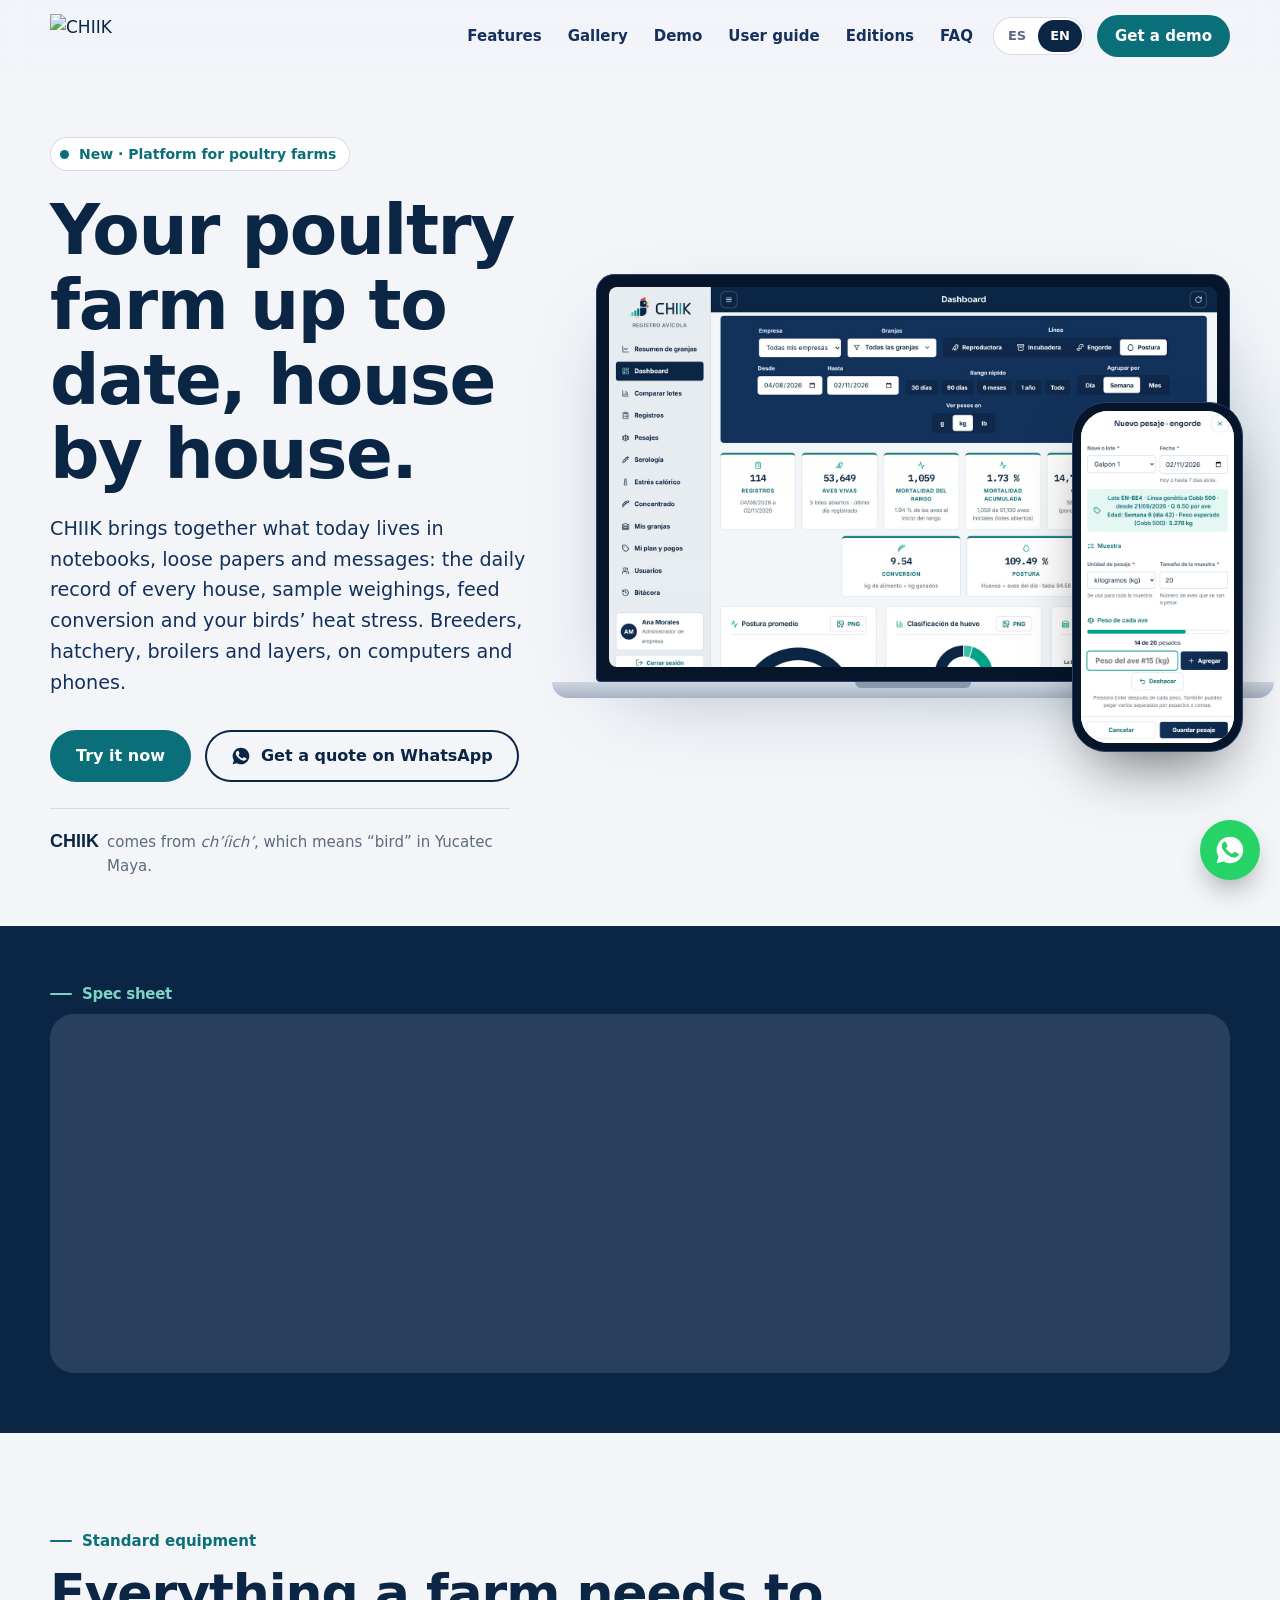
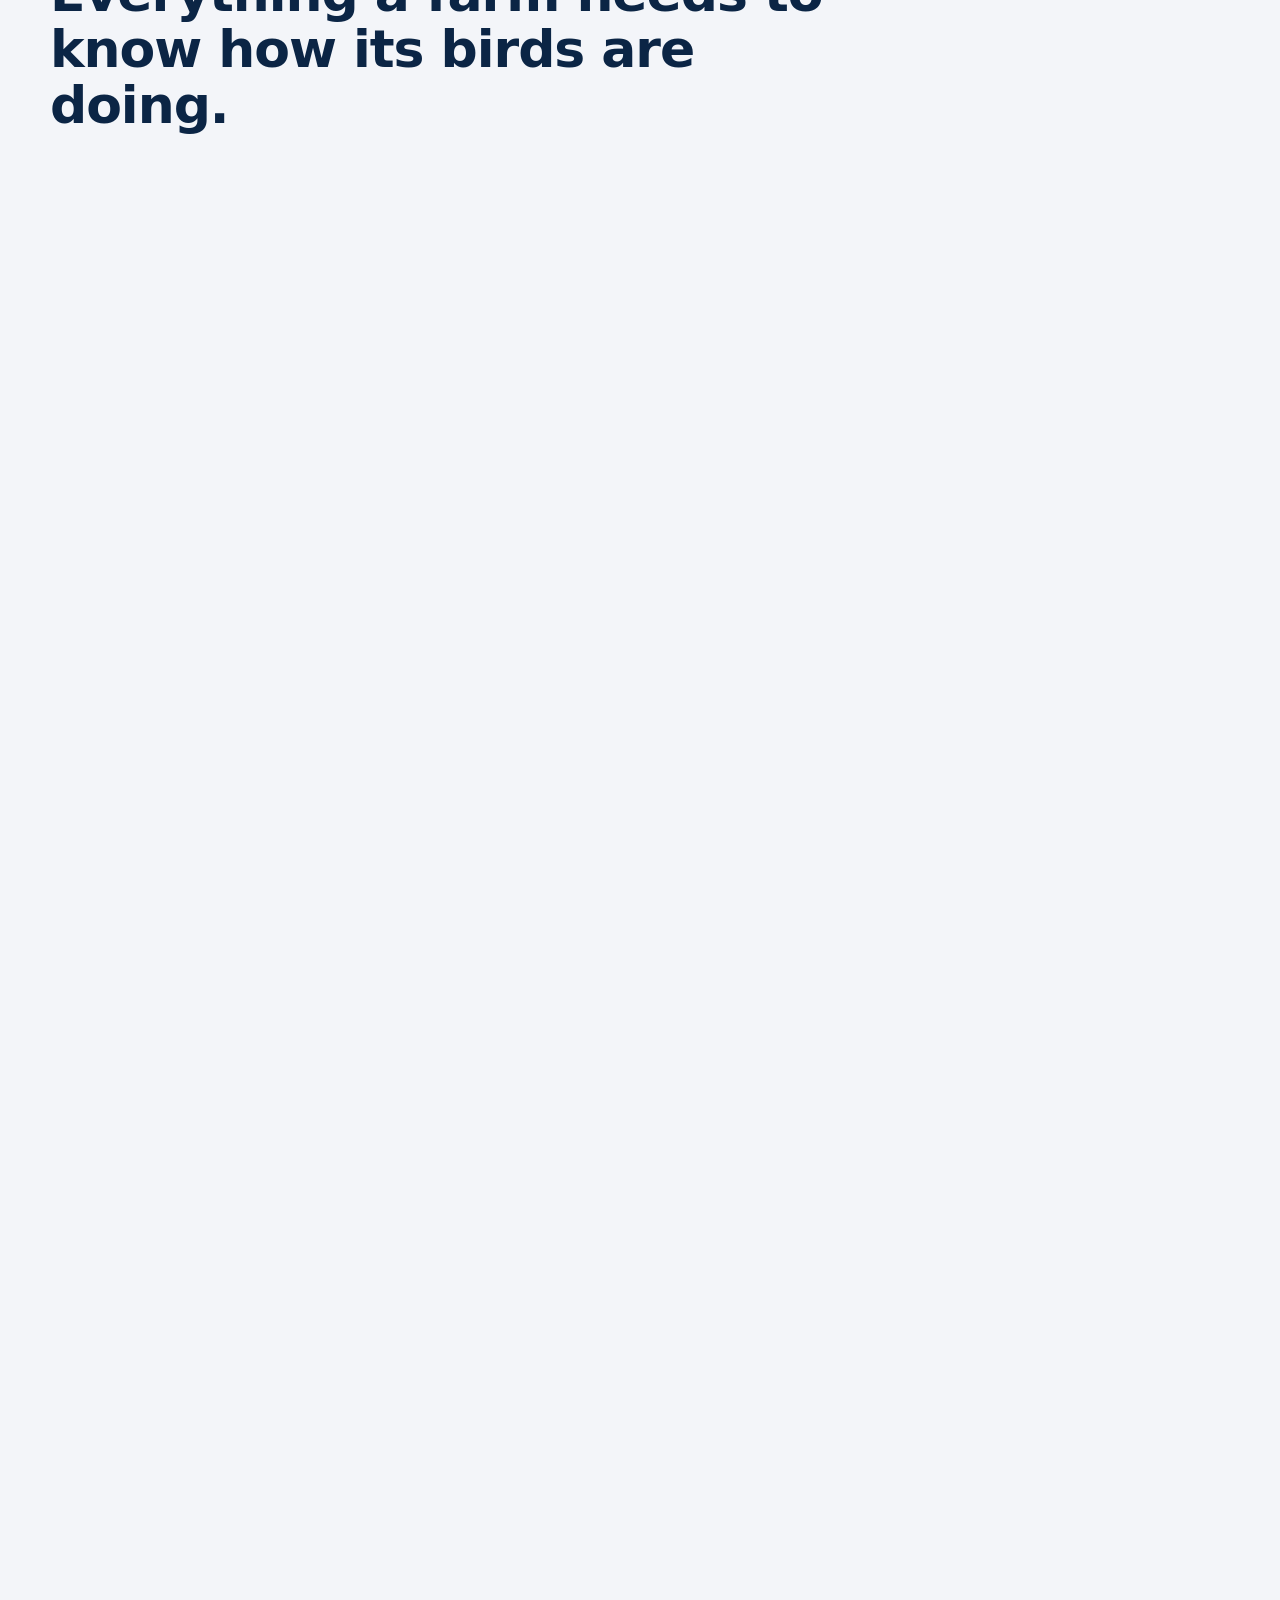
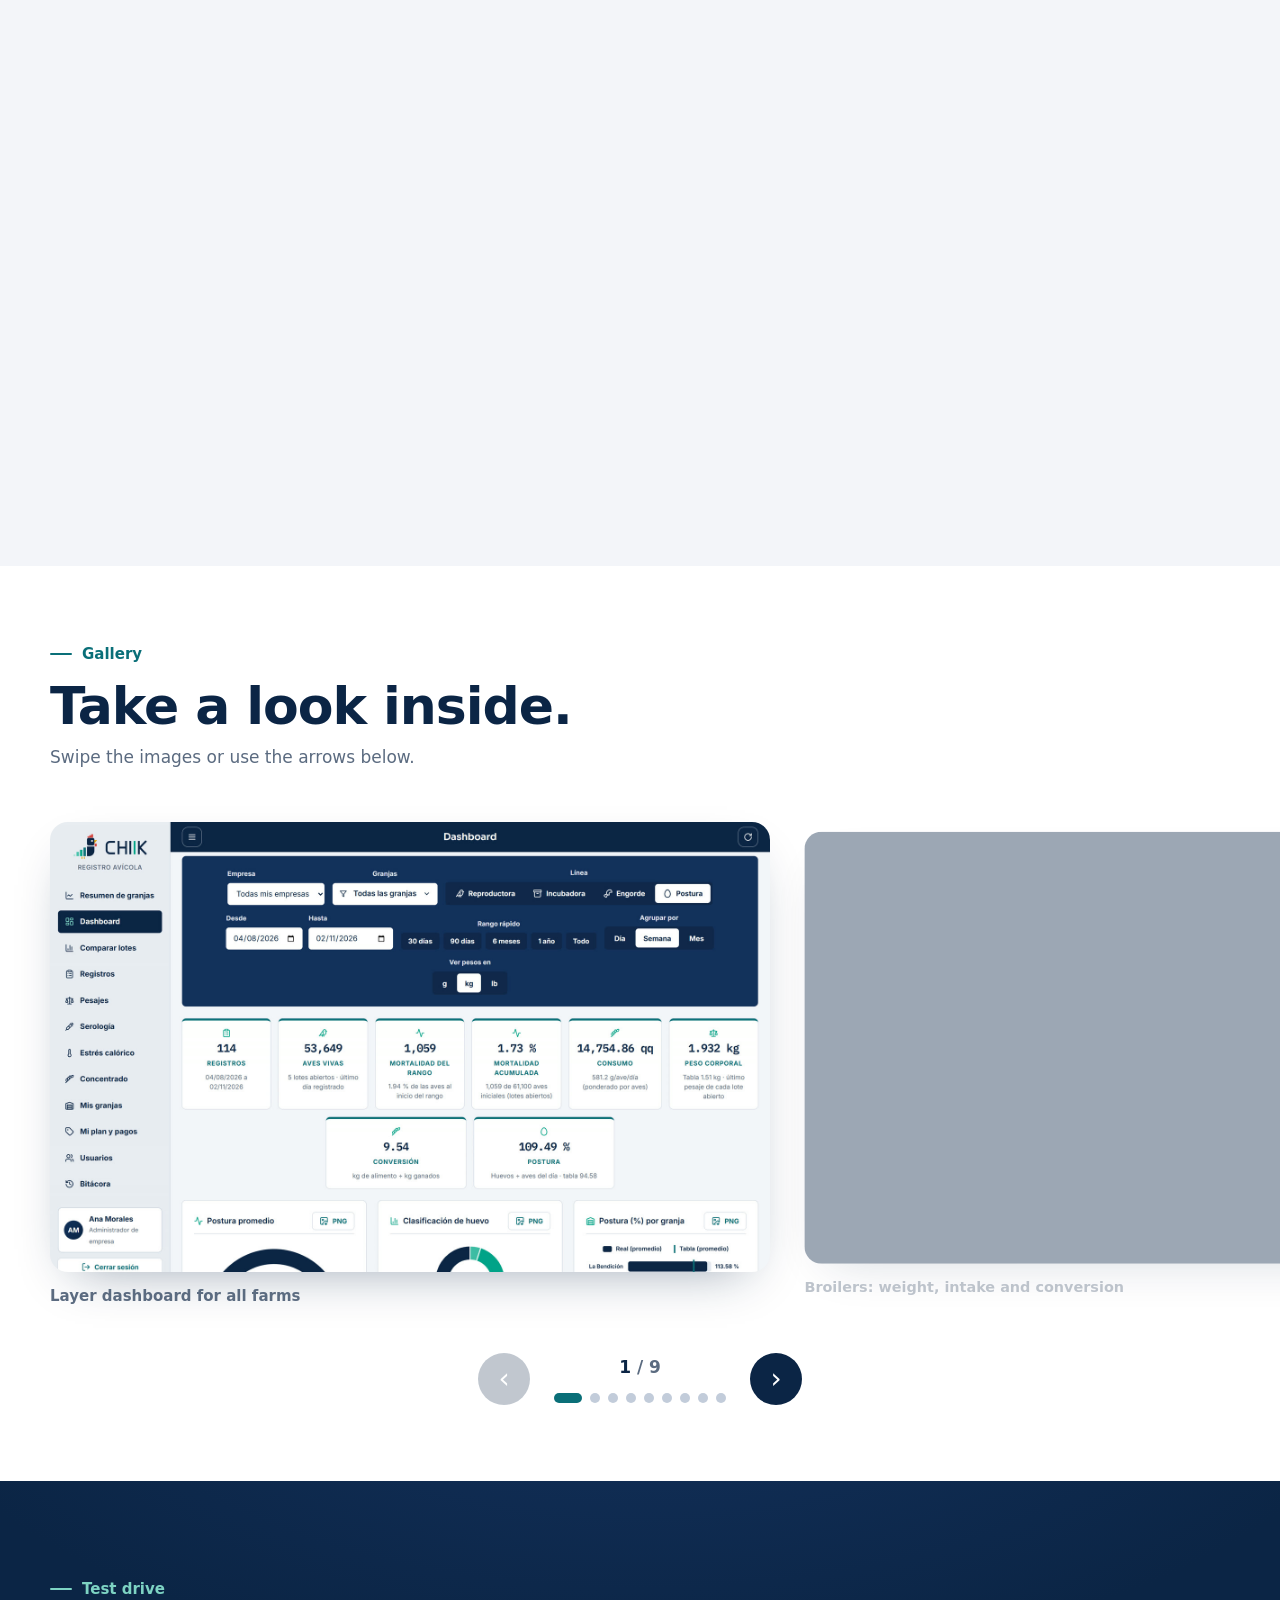
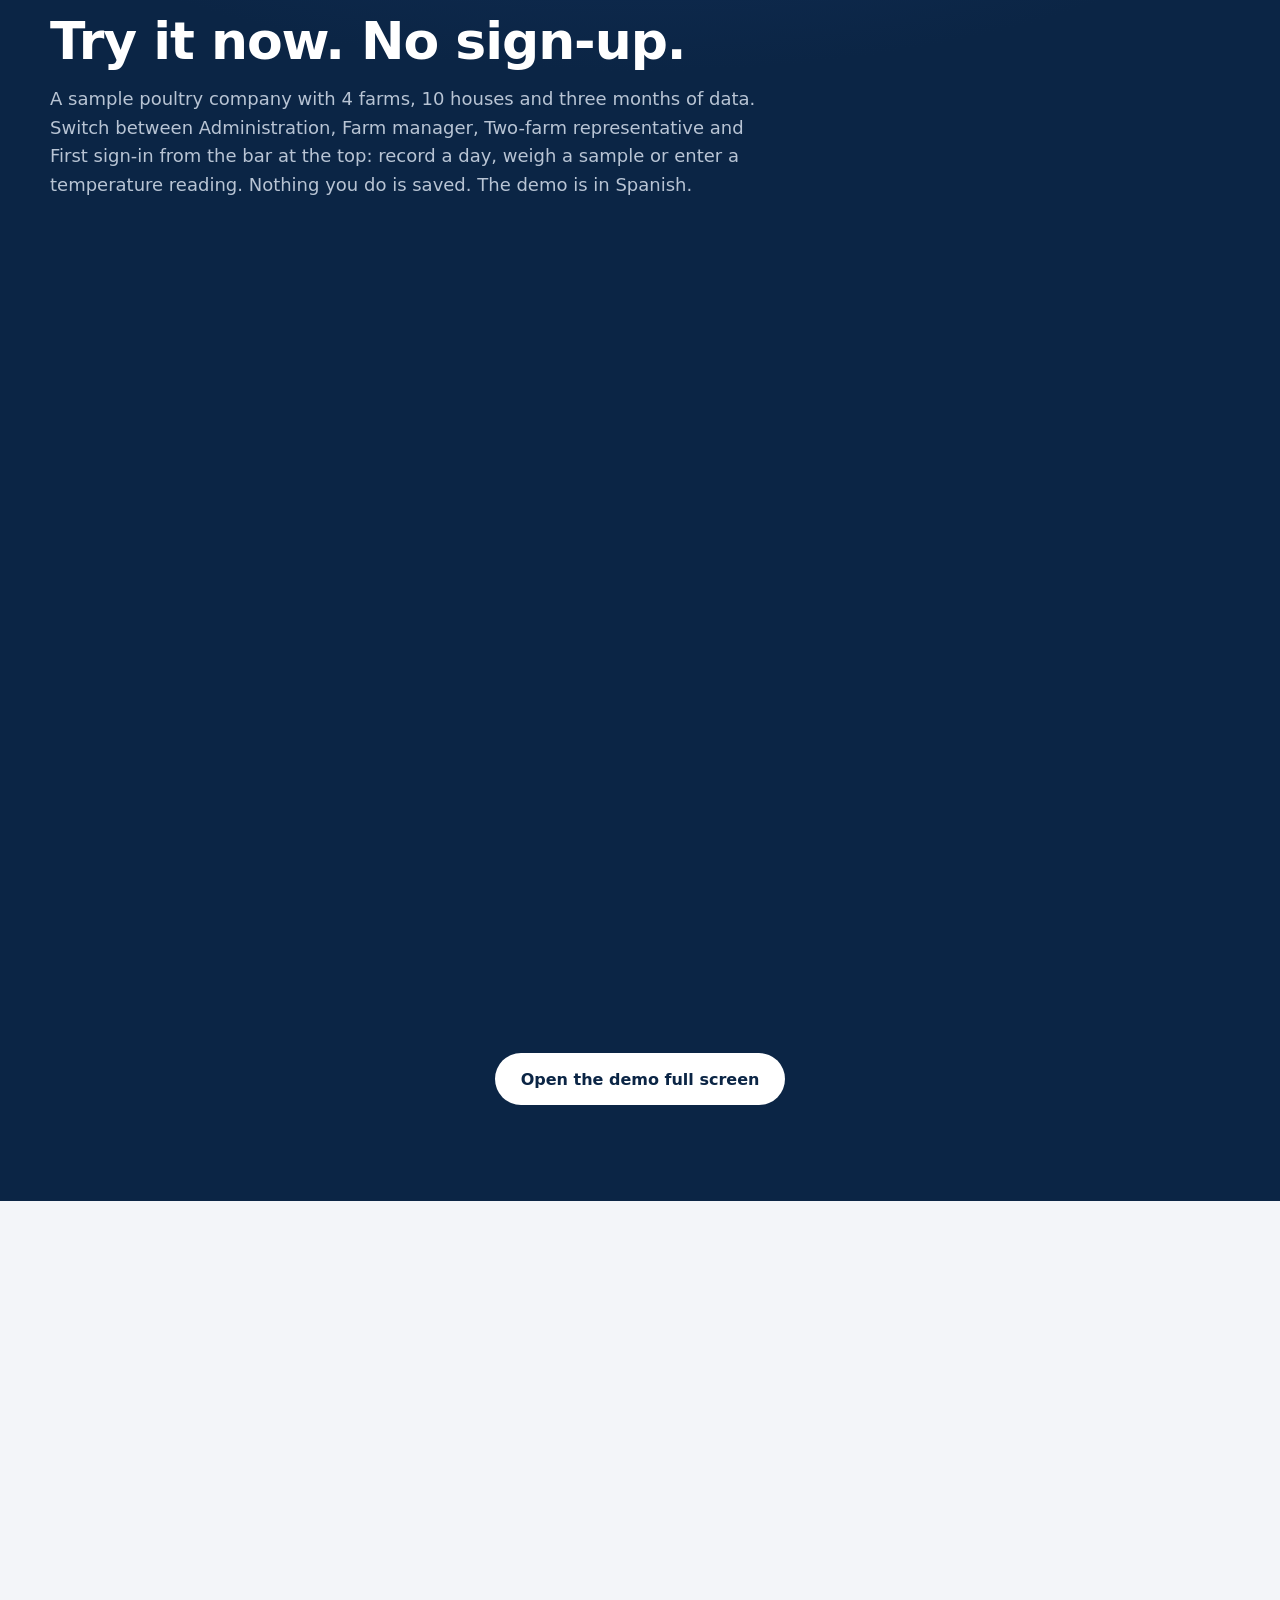
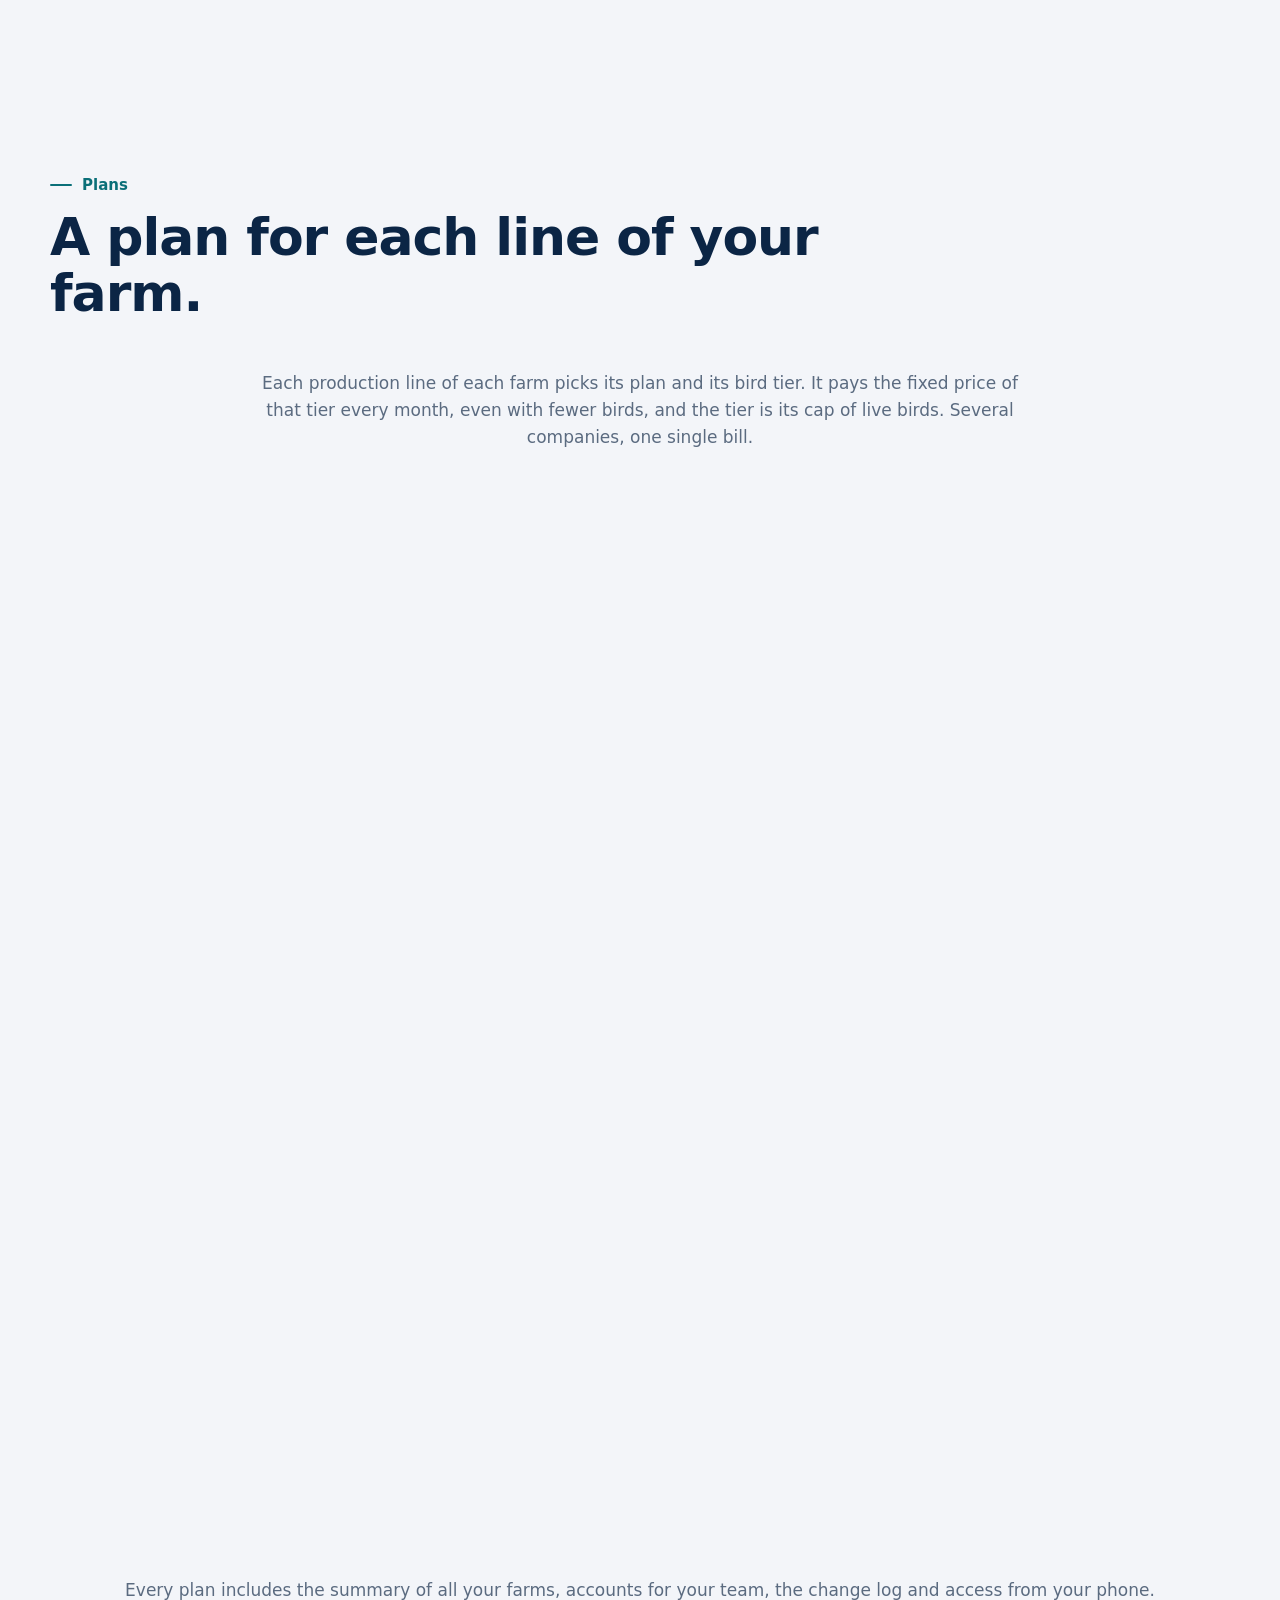
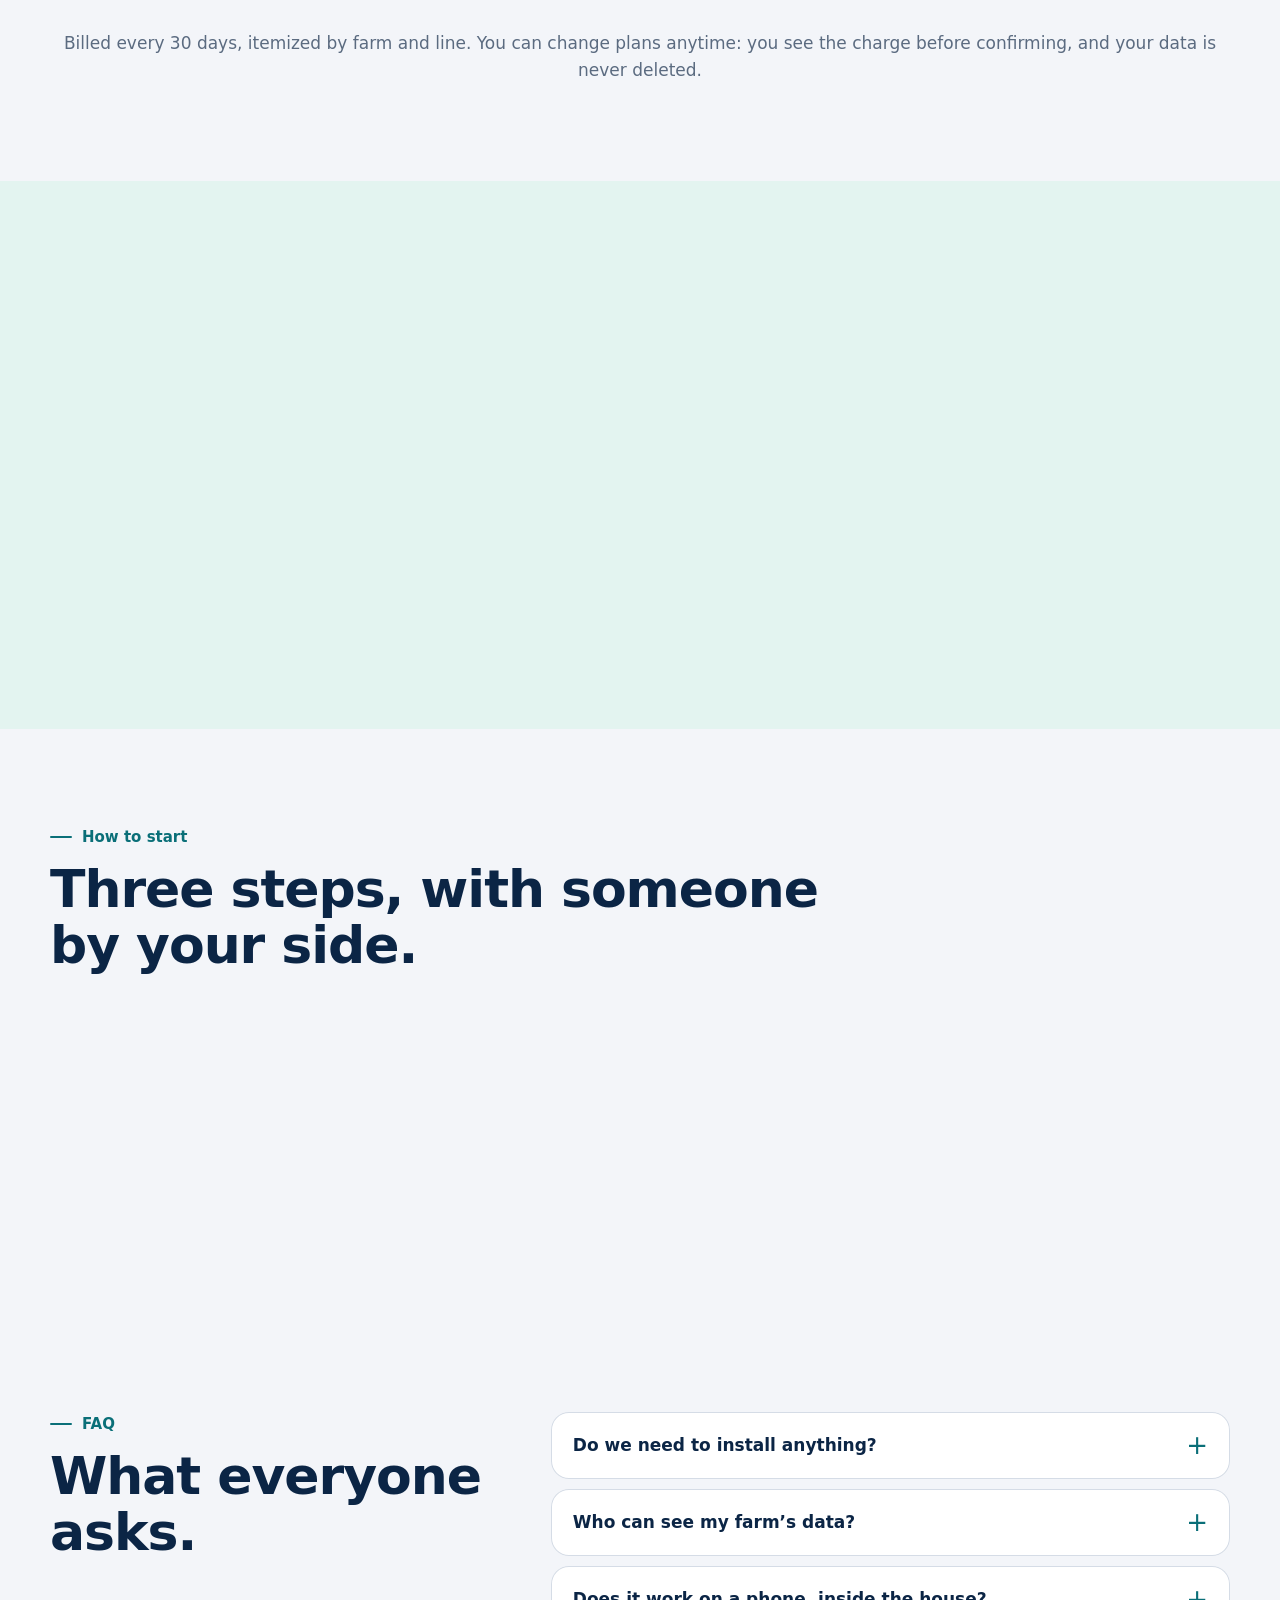
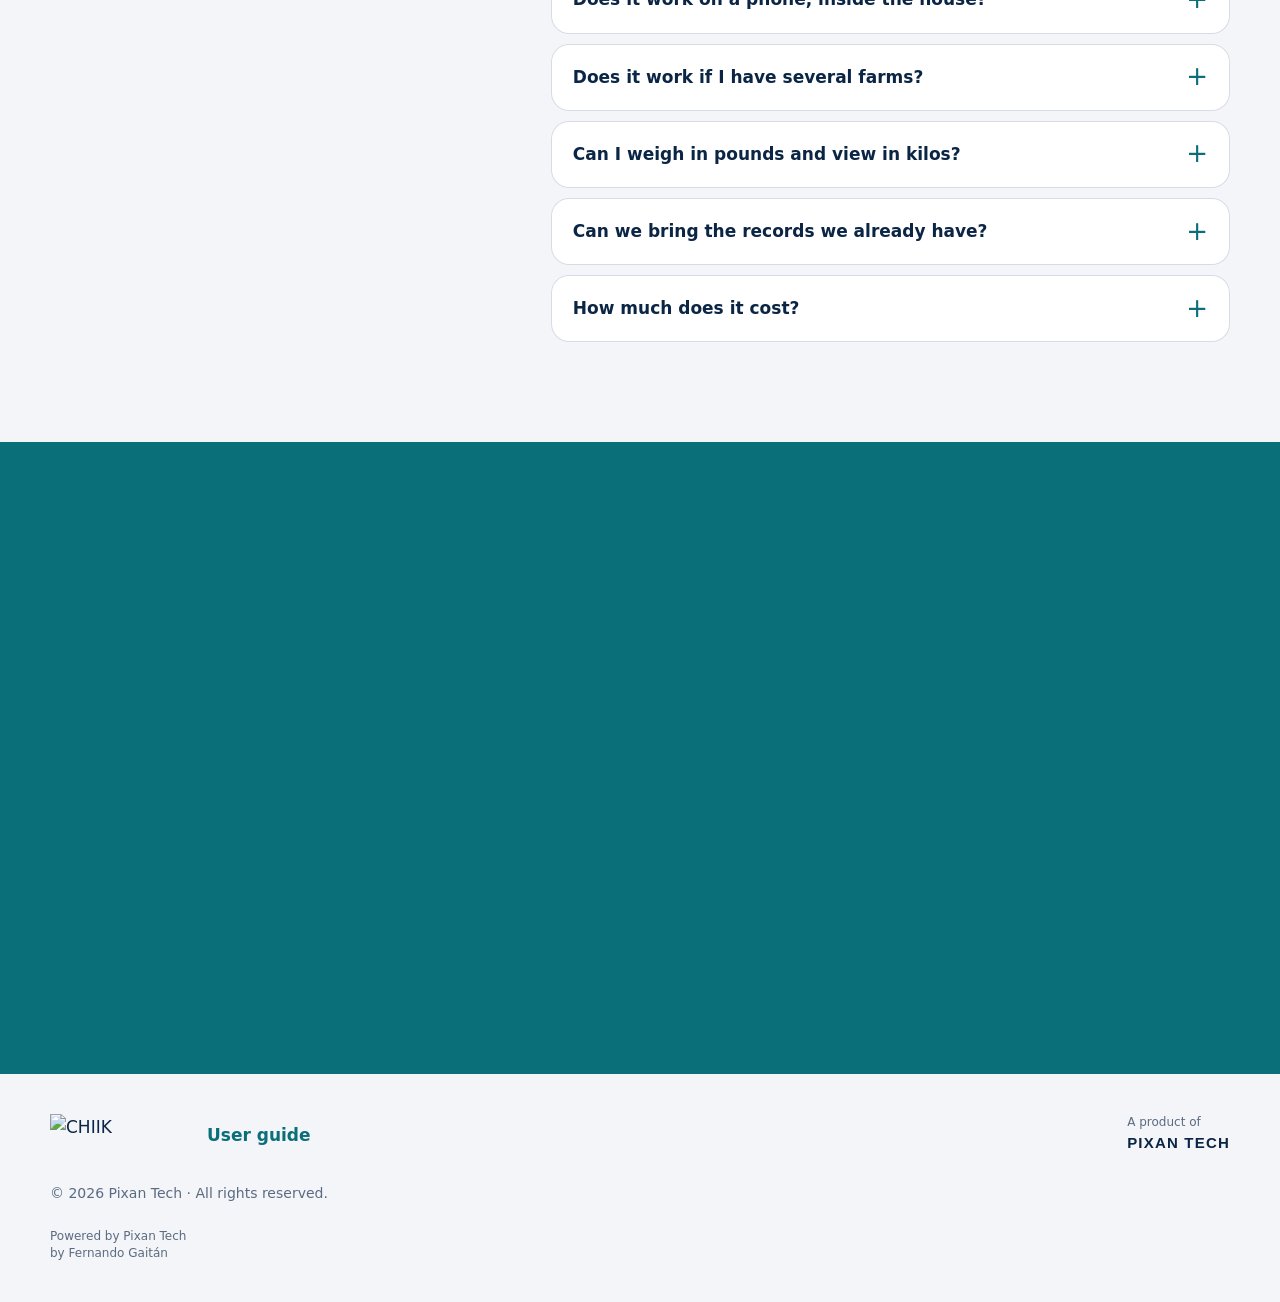
==== commit b2d142ab: "Add files via upload" ====
--- a/index.html
+++ b/index.html
@@ -19,9 +19,9 @@
 <link rel="preconnect" href="https://fonts.googleapis.com">
 <link rel="preconnect" href="https://fonts.gstatic.com" crossorigin>
 <link href="https://fonts.googleapis.com/css2?family=IBM+Plex+Mono:wght@500;600&amp;family=Inter:wght@400;500;600;700&amp;family=Sora:wght@600;700&amp;display=swap" rel="stylesheet">
-<link rel="stylesheet" href="css/landing.css?v=202611030">
-<script src="js/frame-guard.js?v=202611030"></script>
-<script src="js/landing.js?v=202611030" defer></script>
+<link rel="stylesheet" href="css/landing.css?v=202611041">
+<script src="js/frame-guard.js?v=202611041"></script>
+<script src="js/landing.js?v=202611041" defer></script>
 </head>
 <body>
 <a class="skip" href="#main" data-i18n="skip">Saltar al contenido</a>
@@ -240,7 +240,7 @@
   <div class="wrap">
     <p class="kicker" data-i18n="ed.kicker">Planes</p>
     <h2 class="h2" id="ed-t" data-i18n="ed.title">Un plan para cada línea de su granja.</h2>
-    <p class="ed-intro" data-i18n="ed.intro">Cada línea de producción de cada granja elige su plan. El precio al mes depende del plan y de las aves vivas de esa línea; una línea sin lotes ni datos en el mes no paga.</p>
+    <p class="ed-intro" data-i18n="ed.intro">Cada línea de producción de cada granja elige su plan y su tramo de aves. Paga el precio fijo de ese tramo cada mes, aunque tenga menos aves, y el tramo es su tope de aves vivas. Con varias empresas, un solo cobro.</p>
     <div class="ed-grid">
       <article class="ed reveal">
         <h3 data-i18n="ed.e1">Básico</h3>
@@ -267,8 +267,8 @@
     </div>
     <div class="precios-wrap reveal">
       <table class="precios">
-        <caption data-i18n="ed.tcap">Precio al mes por línea de producción, según sus aves vivas (USD)</caption>
-        <thead><tr><th data-i18n="ed.tbirds">Aves vivas de la línea</th><th>Básico</th><th>Pro</th><th>Premium</th></tr></thead>
+        <caption data-i18n="ed.tcap">Precio al mes por línea de producción, según su tramo de aves (USD)</caption>
+        <thead><tr><th data-i18n="ed.tbirds">Tramo de aves de la línea</th><th>Básico</th><th>Pro</th><th>Premium</th></tr></thead>
         <tbody>
           <tr><td>0–999</td><td>US$ 15</td><td>US$ 20</td><td>US$ 25</td></tr>
           <tr><td>1,000–9,999</td><td>US$ 25</td><td>US$ 30</td><td>US$ 35</td></tr>
@@ -308,7 +308,7 @@
     <h2 class="h2" id="st-t" data-i18n="st.title">En tres pasos, con alguien que lo acompaña.</h2>
     <ol class="step-grid">
       <li class="reveal"><b>1</b><h3 data-i18n="st.s1">Nos escribe</h3><p data-i18n="st.s1t">Nos cuenta cómo registra hoy su granja en un mensaje de WhatsApp. La primera conversación no tiene costo.</p></li>
-      <li class="reveal"><b>2</b><h3 data-i18n="st.s2">Lo preparamos</h3><p data-i18n="st.s2t">Damos de alta su empresa y sus granjas, y usted elige el plan de cada línea viendo su precio.</p></li>
+      <li class="reveal"><b>2</b><h3 data-i18n="st.s2">Lo preparamos</h3><p data-i18n="st.s2t">Damos de alta su empresa; usted crea sus granjas y elige el plan y el tramo de cada línea viendo su precio.</p></li>
       <li class="reveal"><b>3</b><h3 data-i18n="st.s3">Su granja lo usa</h3><p data-i18n="st.s3t">Capacitamos a la administración y a los encargados, y acompañamos los primeros registros.</p></li>
     </ol>
   </div>
@@ -328,7 +328,7 @@
       <details><summary data-i18n="q4">¿Sirve si tengo varias granjas?</summary><p data-i18n="a4">Sí. La administración de la empresa ve el resumen de todas sus granjas y las compara; cada granja trabaja por separado con sus propios sectores, naves y lotes, y un representante puede tener más de una.</p></details>
       <details><summary data-i18n="q5">¿Puedo pesar en libras y ver en kilos?</summary><p data-i18n="a5">Sí. Cada muestra se pesa en gramos, kilogramos o libras, según su balanza, y cada quien elige en qué unidad ver los pesos. El alimento se anota en quintales.</p></details>
       <details><summary data-i18n="q6">¿Podemos pasar los registros que ya tenemos?</summary><p data-i18n="a6">Sí. Pasamos a CHIIK sus granjas, lotes y registros actuales.</p></details>
-      <details><summary data-i18n="q7">¿Cuánto cuesta?</summary><p data-i18n="a7">Desde US$ 15 al mes por línea de producción. El precio depende del plan y de las aves vivas de cada línea; vea la tabla de planes. Más de 300,000 aves en una línea: a la medida.</p></details>
+      <details><summary data-i18n="q7">¿Cuánto cuesta?</summary><p data-i18n="a7">Desde US$ 15 al mes por línea de producción. El precio depende del plan y del tramo de aves que elija para cada línea; vea la tabla de planes. Más de 300,000 aves en una línea: a la medida.</p></details>
     </div>
   </div>
 </section>
@@ -353,6 +353,7 @@
       <span><small data-i18n="ftr.by">Un producto de</small><b>PIXAN TECH</b></span>
     </a>
     <p class="copy">© <span id="year">2026</span> Pixan Tech · <span data-i18n="ftr.rights">Todos los derechos reservados.</span></p>
+    <p class="firma">Powered by Pixan Tech<br><span data-i18n="ftr.firma">por Fernando Gaitán</span></p>
   </div>
 </footer>
 <a class="wa-float" data-wa="float" href="https://wa.me/50258253416" target="_blank" rel="noopener" aria-label="WhatsApp">
--- a/css/landing.css
+++ b/css/landing.css
@@ -1,283 +1,284 @@
-/* ═════════════════════════════════════════════════════════════
-   CHIIK · página-anuncio
-   Marca CHIIK: Sora (títulos) + Inter (texto),
-   niebla #F3F5F9, azul noche #0B2545, verde profundo #0A6F78, verde claro #7DD3C3.
-   Las capturas de la app son las protagonistas.
-   ═════════════════════════════════════════════════════════════ */
-:root{
-  --bg:#F3F5F9; --paper:#ffffff; --ink:#0B2545; --ink-2:#13315C; --muted:#5B6B80; --line:#D5DCE6;
-  --green:#0A6F78; --green-2:#0B2545; --green-soft:#E3F4F0; --mint:#7DD3C3; --tick:#0A6F78;
-  --night:#0B2545; --night-2:#13315C;
-  --radius:24px; --wrap:1180px;
-  --shadow:0 30px 80px -30px rgba(11,37,69,.35);
-  --ease:cubic-bezier(.2,.7,.2,1);
-}
-*{box-sizing:border-box;margin:0;padding:0}
-[hidden]{display:none!important}
-html{scroll-behavior:smooth;-webkit-text-size-adjust:100%}
-body{font-family:'Inter',system-ui,-apple-system,'Segoe UI',Roboto,Arial,sans-serif;font-size:17px;line-height:1.6;color:var(--ink);background:var(--bg);-webkit-font-smoothing:antialiased;overflow-x:hidden}
-img{display:block;max-width:100%;height:auto}
-a{color:inherit}
-h1,h2,h3,.spec-grid b,.step-grid b{font-family:'Sora','Inter',system-ui,sans-serif;font-weight:800;letter-spacing:-.02em;line-height:1.08}
-.wrap{width:min(var(--wrap),100% - 32px);margin-inline:auto}
-.skip{position:absolute;left:-999px;top:8px;background:var(--ink);color:#fff;padding:8px 14px;border-radius:999px;z-index:100}
-.skip:focus{left:8px}
-:focus-visible{outline:3px solid var(--green);outline-offset:3px;border-radius:6px}
-
-/* ───── Botones ───── */
-.btn{display:inline-flex;align-items:center;justify-content:center;gap:10px;min-height:52px;padding:0 26px;border-radius:999px;background:var(--green);color:#fff;
-  font-weight:700;font-size:16px;text-decoration:none;border:0;cursor:pointer;transition:transform .2s var(--ease),background .2s,box-shadow .2s;white-space:nowrap}
-.btn:hover{background:var(--green-2);transform:translateY(-2px);box-shadow:0 12px 30px -12px rgba(10,111,120,.6)}
-.btn:active{transform:translateY(0)}
-.btn svg{width:20px;height:20px;fill:currentColor}
-.btn.ghost{background:transparent;color:var(--ink);box-shadow:inset 0 0 0 2px var(--ink)}
-.btn.ghost:hover{background:var(--ink);color:#fff}
-.btn.amber{background:var(--mint);color:var(--green-2)}
-.btn.amber:hover{background:#4CC3AD;box-shadow:0 12px 30px -12px rgba(125,211,195,.7)}
-.btn.light{background:#fff;color:var(--ink)}
-.btn.light:hover{background:var(--green-soft)}
-.btn.sm{min-height:42px;padding:0 18px;font-size:15px}
-.btn.big{min-height:60px;padding:0 34px;font-size:18px}
-
-/* ───── Logo ───── */
-.logo{display:inline-flex;align-items:center;gap:10px;text-decoration:none}
-.logo img{height:44px;width:auto}
-.logo .iso{height:34px;width:auto;fill:var(--green);flex:none}
-.logo-txt{font-family:'Sora','Inter',sans-serif;font-weight:800;font-size:25px;letter-spacing:-.02em;color:var(--ink);line-height:1}
-.mark{display:block;flex:none}
-
-/* ───── Cabecera ───── */
-.hdr{position:sticky;top:0;z-index:40;background:rgba(243,245,249,.82);backdrop-filter:saturate(160%) blur(14px);-webkit-backdrop-filter:saturate(160%) blur(14px);border-bottom:1px solid transparent;transition:border-color .3s}
-.hdr.scrolled{border-bottom-color:var(--line)}
-.hdr-in{display:flex;align-items:center;gap:20px;min-height:72px}
-.nav{display:flex;gap:26px;margin-left:auto}
-.nav a{text-decoration:none;font-weight:600;font-size:15px;color:var(--ink-2);position:relative}
-.nav a::after{content:"";position:absolute;left:0;right:0;bottom:-6px;height:2px;background:var(--green);transform:scaleX(0);transition:transform .25s var(--ease)}
-.nav a:hover::after{transform:scaleX(1)}
-.hdr-act{display:flex;align-items:center;gap:12px}
-.lang{display:inline-flex;padding:3px;border-radius:999px;background:var(--paper);box-shadow:inset 0 0 0 1px var(--line)}
-.lang button{all:unset;cursor:pointer;padding:6px 12px;border-radius:999px;font-weight:700;font-size:13px;color:var(--muted)}
-.lang button.on{background:var(--ink);color:#fff}
-.lang button:focus-visible{outline:2px solid var(--green);outline-offset:2px}
-
-/* ───── Portada ───── */
-.hero{padding:64px 0 48px;overflow:hidden}
-.hero-in{display:grid;grid-template-columns:minmax(0,.92fr) minmax(0,1.18fr);gap:52px;align-items:center}
-.eyebrow{display:inline-flex;align-items:center;gap:10px;padding:6px 14px 6px 10px;border-radius:999px;background:var(--paper);box-shadow:inset 0 0 0 1px var(--line);font-weight:700;font-size:14px;color:var(--green)}
-.eyebrow .dot{width:9px;height:9px;border-radius:50%;background:var(--green);animation:ping 2.4s infinite}
-h1{font-size:clamp(42px,5.4vw,70px);margin:22px 0 22px;max-width:14ch}
-.lead{font-size:clamp(17px,1.5vw,19.5px);color:var(--ink-2);max-width:56ch}
-.hero-cta{display:flex;flex-wrap:wrap;gap:14px;margin:32px 0 26px}
-.maya{display:flex;align-items:baseline;gap:8px;font-size:15px;color:var(--muted);padding-top:18px;border-top:1px solid var(--line);max-width:460px}
-.maya b{font-family:'Sora','Inter',sans-serif;font-weight:800;font-size:18px;color:var(--ink)}
-.hero-visual{position:relative;padding:10px 0 54px}
-.hero-visual::before{content:"";position:absolute;inset:8% -30% 4% 12%;background:radial-gradient(closest-side,rgba(10,111,120,.14),transparent);z-index:-1}
-
-/* ───── Dispositivos (CSS puro) ───── */
-.laptop{position:relative}
-.laptop .screen{background:#06152A;border-radius:18px 18px 4px 4px;padding:12px 12px 14px;box-shadow:var(--shadow);border:1px solid #24406B}
-.laptop .screen img{border-radius:8px;aspect-ratio:16/10;object-fit:cover;width:100%;background:var(--ink)}
-.laptop .base{height:16px;margin:0 -7%;background:linear-gradient(#CDD5E0,#A7B3C4);border-radius:0 0 22px 22px;position:relative}
-.laptop .base::after{content:"";position:absolute;left:50%;top:0;width:16%;height:6px;transform:translateX(-50%);background:#8B98AB;border-radius:0 0 8px 8px}
-.phone{position:absolute;right:-2%;bottom:0;width:27%;min-width:120px}
-.phone .screen{background:#06152A;border-radius:34px;padding:8px;box-shadow:0 30px 60px -20px rgba(0,0,0,.55);border:1px solid #24406B}
-.phone .screen img{border-radius:27px;aspect-ratio:390/844;object-fit:cover;object-position:top;background:var(--bg)}
-.phone.sm{width:30%}
-
-/* ───── Ficha técnica ───── */
-.specs{padding:60px 0;background:var(--ink);color:#fff}
-.kicker{font-weight:700;font-size:15px;color:var(--green);margin-bottom:12px;display:flex;align-items:center;gap:10px}
-.kicker::before{content:"";width:22px;height:2px;background:currentColor;border-radius:2px}
-.kicker.light,.specs .kicker{color:var(--mint)}
-.spec-grid{list-style:none;display:grid;grid-template-columns:repeat(4,minmax(0,1fr));gap:1px;background:rgba(255,255,255,.12);border-radius:var(--radius);overflow:hidden}
-.spec-grid li{background:var(--ink);padding:26px 22px;display:flex;flex-direction:column;gap:6px}
-.spec-grid b{font-size:clamp(36px,4vw,52px);color:#fff}
-.spec-grid span{color:#B8C4D4;font-size:15px;line-height:1.45}
-
-/* ───── Equipamiento ───── */
-.features{padding:96px 0 40px}
-.h2{font-size:clamp(32px,4.2vw,52px);max-width:22ch;margin-bottom:56px}
-.feat{display:grid;grid-template-columns:minmax(0,1.2fr) minmax(0,1fr);gap:56px;align-items:center;margin-bottom:96px}
-.feat.rev .feat-img{order:2}
-.feat-img{position:relative}
-.feat-img.duo{padding-bottom:30px}
-.feat-img.duo .phone{right:-3%;bottom:-6px}
-.tag{display:inline-block;padding:5px 12px;border-radius:999px;background:var(--green-soft);color:var(--green-2);font-weight:700;font-size:13px;margin-bottom:16px}
-.feat h3{font-size:clamp(27px,2.8vw,38px);margin-bottom:14px}
-.feat p{color:var(--ink-2);margin-bottom:18px;max-width:58ch}
-.ticks{list-style:none;display:flex;flex-direction:column;gap:10px}
-.ticks li{position:relative;padding-left:32px;font-weight:600;color:var(--ink)}
-.ticks li::before{content:"";position:absolute;left:0;top:3px;width:20px;height:20px;border-radius:50%;background:var(--tick) url("data:image/svg+xml,%3Csvg xmlns='http://www.w3.org/2000/svg' viewBox='0 0 24 24' fill='none' stroke='white' stroke-width='3.5' stroke-linecap='round' stroke-linejoin='round'%3E%3Cpath d='M6 12l4 4 8-9'/%3E%3C/svg%3E") center/12px no-repeat}
-
-/* ───── Galería ───── */
-.gallery{padding:76px 0;background:var(--paper)}
-.gallery .h2{margin-bottom:10px}
-.gal-hint{color:var(--muted);margin:0 0 32px}
-.round{all:unset;flex:none;cursor:pointer;width:52px;height:52px;border-radius:50%;display:grid;place-items:center;font-size:28px;line-height:1;background:var(--ink);color:#fff;transition:background .2s,opacity .2s,transform .2s}
-.round:hover{background:var(--green);transform:scale(1.06)}
-.round:focus-visible{outline:3px solid var(--green);outline-offset:3px}
-.round:disabled{opacity:.25;cursor:default;transform:none;background:var(--ink)}
-.gal-ctrl{display:flex;align-items:center;justify-content:center;gap:24px;margin-top:8px}
-.gal-mid{display:flex;flex-direction:column;align-items:center;gap:12px;min-width:0}
-.gal-count{margin:0;font-weight:600;color:var(--muted);text-align:center}
-.gal-count b{color:var(--ink)}
-.gal-dots{display:flex;gap:8px;flex-wrap:wrap;justify-content:center}
-.gal-dots .dot{all:unset;cursor:pointer;width:10px;height:10px;border-radius:999px;background:#C2CCDA;transition:width .25s,background .25s}
-.gal-dots .dot.on{width:28px;background:var(--green)}
-.gal-dots .dot:focus-visible{outline:2px solid var(--green);outline-offset:3px}
-.gal-track{display:flex;align-items:center;gap:20px;overflow-x:auto;scroll-snap-type:x mandatory;padding:6px max(16px,calc((100vw - var(--wrap))/2)) 24px;scrollbar-width:none;outline:none}
-.gal-track::-webkit-scrollbar{display:none}
-.gal-track figure{flex:0 0 min(720px,82vw);scroll-snap-align:center}
-.gal-track figure.tall{flex-basis:calc(min(720px,82vw) * .29)}
-.gal-track img{border-radius:18px;box-shadow:0 20px 50px -25px rgba(11,37,69,.45);width:100%;aspect-ratio:16/10;object-fit:cover;background:var(--ink)}
-.gal-track figure.tall img{aspect-ratio:390/844;object-position:top;background:var(--bg)}
-.gal-track figcaption{margin-top:12px;font-weight:600;color:var(--muted);font-size:15px}
-.js .gal-track figure{opacity:.4;transform:scale(.96);transition:opacity .35s,transform .35s;cursor:pointer}
-.js .gal-track figure.on{opacity:1;transform:none;cursor:default}
-
-/* ───── Demo ───── */
-.demo{padding:96px 0;background:radial-gradient(1200px 520px at 50% -10%,#13315C 0%,var(--night) 62%);color:#fff}
-.h2.light{color:#fff;margin-bottom:16px}
-.demo-sub{color:#B8C4D4;max-width:62ch;margin-bottom:40px;font-size:18px}
-.demo-frame{border-radius:20px;overflow:hidden;background:#000;box-shadow:0 40px 100px -30px rgba(0,0,0,.8);border:1px solid #24406B}
-.demo-bar{display:flex;align-items:center;gap:7px;padding:12px 16px;background:var(--night-2);border-bottom:1px solid #24406B}
-.demo-bar span{width:11px;height:11px;border-radius:50%;background:#2C4A73}
-.demo-bar b{margin-left:auto;margin-right:auto;font-family:'Sora','Inter',sans-serif;font-weight:600;font-size:14px;color:#8FA0B5;transform:translateX(-24px)}
-.demo-frame iframe{display:block;width:100%;height:min(780px,82vh);border:0;background:var(--ink)}
-.demo-open{margin-top:26px;text-align:center}
-
-/* ───── Manual (invitación) ───── */
-.guide{padding:90px 0 20px}
-.guide-in{display:grid;grid-template-columns:minmax(0,1fr) minmax(0,1fr);gap:56px;align-items:center}
-.guide .h2{margin-bottom:18px}
-.guide p{color:var(--ink-2);max-width:56ch;margin-bottom:26px}
-.guide-list{list-style:none;display:grid;grid-template-columns:repeat(2,minmax(0,1fr));gap:14px}
-.guide-list li{background:var(--paper);border-radius:20px;padding:22px;box-shadow:inset 0 0 0 1px var(--line);display:flex;flex-direction:column;gap:6px}
-.guide-list b{font-family:'Sora','Inter',sans-serif;font-weight:800;font-size:18px}
-.guide-list span{color:var(--ink-2);font-size:15px;line-height:1.5}
-.ftr-link{font-weight:700;color:var(--green);text-decoration:none}
-.ftr-link:hover{text-decoration:underline}
-
-/* ───── Versiones ───── */
-.editions{padding:96px 0}
-.ed-grid{display:grid;grid-template-columns:repeat(3,minmax(0,1fr));gap:20px;align-items:stretch}
-.ed{position:relative;background:var(--paper);border-radius:var(--radius);padding:32px 28px;display:flex;flex-direction:column;gap:16px;box-shadow:inset 0 0 0 1px var(--line);transition:transform .3s var(--ease),box-shadow .3s}
-.ed:hover{transform:translateY(-6px);box-shadow:inset 0 0 0 1px var(--line),var(--shadow)}
-.ed h3{font-size:31px}
-.ed-for{color:var(--muted);margin-top:-8px}
-.ed .ticks{flex:1}
-.ed.best{background:var(--ink);color:#fff;box-shadow:none}
-.ed.best .ed-for{color:#B8C4D4}
-.ed.best .ticks li{color:#fff}
-.badge{position:absolute;top:-13px;left:28px;background:var(--mint);color:var(--green-2);font-weight:800;font-size:12.5px;padding:5px 12px;border-radius:999px}
-.ed-note{margin-top:26px;color:var(--muted);text-align:center}
-
-/* ───── Industria ───── */
-.industry{padding:90px 0;background:var(--green-soft)}
-.ind-in{display:grid;grid-template-columns:minmax(0,1.2fr) minmax(0,.8fr);gap:56px;align-items:center}
-.industry .kicker{color:var(--green)}
-.industry .h2{margin-bottom:22px;font-size:clamp(28px,3.5vw,44px)}
-.industry p{color:var(--ink-2);max-width:60ch}
-.chips{list-style:none;display:flex;flex-wrap:wrap;gap:8px;margin-top:26px}
-.chips li{padding:7px 14px;border-radius:999px;background:var(--paper);font-weight:600;font-size:14px}
-.before-after{list-style:none;display:flex;flex-direction:column;gap:14px}
-.before-after li{background:var(--paper);border-radius:20px;padding:22px 24px}
-.before-after li span{display:block;font-weight:800;font-size:14px;color:var(--muted);margin-bottom:6px}
-.before-after li.after{background:var(--ink);color:#fff}
-.before-after li.after span{color:var(--mint)}
-.before-after li.after p{color:#fff}
-
-/* ───── Pasos ───── */
-.steps{padding:96px 0}
-.step-grid{list-style:none;display:grid;grid-template-columns:repeat(3,minmax(0,1fr));gap:20px}
-.step-grid li{background:var(--paper);border-radius:var(--radius);padding:30px 28px;box-shadow:inset 0 0 0 1px var(--line)}
-.step-grid b{display:grid;place-items:center;width:52px;height:52px;border-radius:50%;background:var(--green);color:#fff;font-size:24px;margin-bottom:18px}
-.step-grid h3{font-size:25px;margin-bottom:8px}
-.step-grid p{color:var(--ink-2)}
-
-/* ───── Preguntas ───── */
-.faq{padding:40px 0 100px}
-.faq-in{display:grid;grid-template-columns:minmax(0,.8fr) minmax(0,1.2fr);gap:48px}
-.faq-list{display:flex;flex-direction:column;gap:10px}
-.faq details{background:var(--paper);border-radius:18px;box-shadow:inset 0 0 0 1px var(--line);overflow:hidden}
-.faq summary{cursor:pointer;list-style:none;padding:20px 56px 20px 22px;font-weight:700;font-size:17px;position:relative}
-.faq summary::-webkit-details-marker{display:none}
-.faq summary::after{content:"+";position:absolute;right:22px;top:50%;transform:translateY(-50%);font-size:26px;font-weight:400;color:var(--green);transition:transform .25s var(--ease)}
-.faq details[open] summary::after{transform:translateY(-50%) rotate(45deg)}
-.faq details p{padding:0 22px 22px;color:var(--ink-2)}
-
-/* ───── Cierre y pie ───── */
-.final{padding:104px 0;background:var(--green);color:#fff;text-align:center;position:relative;overflow:hidden}
-.final h2{font-size:clamp(38px,5.6vw,72px);margin:0 auto 16px;max-width:16ch}
-.final p{font-size:20px;color:#D4EFE9;margin:0 auto 34px;max-width:52ch}
-.final .mark{width:64px;height:auto;margin:0 auto 28px}
-.final.nf{min-height:100vh;display:grid;place-items:center} /* página 404 */
-.ftr{padding:40px 0;background:var(--bg)}
-.ftr-in{display:flex;align-items:center;gap:24px;flex-wrap:wrap}
-.pixan{display:inline-flex;align-items:center;gap:10px;text-decoration:none;margin-left:auto}
-.pixan img{width:56px;height:auto}
-.pixan small{display:block;color:var(--muted);font-size:12px;line-height:1.2}
-.pixan b{font-family:'Sora','Inter',sans-serif;letter-spacing:.08em;font-size:15px}
-.copy{width:100%;color:var(--muted);font-size:14px}
-.wa-float{position:fixed;right:20px;bottom:20px;z-index:50;width:60px;height:60px;border-radius:50%;background:#25d366;display:grid;place-items:center;box-shadow:0 14px 30px -10px rgba(0,0,0,.45);transition:transform .2s var(--ease)}
-.wa-float:hover{transform:scale(1.08)}
-.wa-float svg{width:32px;height:32px;fill:#fff}
-
-/* ───── Animaciones ───── */
-@keyframes ping{0%{box-shadow:0 0 0 0 rgba(10,111,120,.5)}70%{box-shadow:0 0 0 10px rgba(10,111,120,0)}100%{box-shadow:0 0 0 0 rgba(10,111,120,0)}}
-@keyframes float{50%{transform:translateY(-12px)}}
-.float{animation:float 6s ease-in-out infinite}
-/* Solo se oculta si hay JavaScript (si no carga, todo se ve igual) */
-.js .reveal{opacity:0;transform:translateY(28px);transition:opacity .8s var(--ease),transform .8s var(--ease)}
-.js .reveal.in{opacity:1;transform:none}
-@media (prefers-reduced-motion:reduce){*,*::before,*::after{animation:none!important;transition:none!important;scroll-behavior:auto!important}.js .reveal{opacity:1;transform:none}}
-
-/* ───── Responsive ───── */
-@media (max-width:1000px){
-  .nav{display:none}
-  .hdr-act{margin-left:auto}
-  .hero-in,.feat,.ind-in,.faq-in,.guide-in{grid-template-columns:minmax(0,1fr)}
-  .feat.rev .feat-img{order:0}
-  .feat{gap:32px;margin-bottom:72px}
-  .spec-grid{grid-template-columns:repeat(2,minmax(0,1fr))}
-  .ed-grid,.step-grid{grid-template-columns:minmax(0,1fr)}
-  .ed.best{order:-1}
-  h1{max-width:none}
-}
-@media (max-width:600px){
-  body{font-size:16px}
-  .hdr-in{min-height:64px;gap:10px}
-  .logo img{height:30px}
-  .logo .iso{height:30px}.logo-txt{font-size:22px}
-  .guide-list{grid-template-columns:minmax(0,1fr)}
-  .spec-grid b{font-size:34px}
-  .hdr-act .btn{display:none}
-  .hero{padding:36px 0 20px}
-  .hero-cta .btn{width:100%}
-  .features,.editions,.steps,.demo{padding:64px 0}
-  .h2{margin-bottom:36px}
-  .btn{white-space:normal;text-align:center;max-width:100%}
-  .gal-ctrl{gap:14px}
-  .gal-track figure{flex-basis:88vw}
-  .gal-track figure.tall{flex-basis:38vw}
-  .round{width:44px;height:44px;font-size:24px}
-  .demo-frame iframe{height:640px}
-  .spec-grid li{padding:20px 16px}
-  .ftr-in{flex-direction:column;align-items:flex-start}
-  .pixan{margin-left:0}
-}
-
-/* Planes: precio y tabla por tramo de aves */
-.ed-intro{max-width:760px;margin:-8px auto 28px;text-align:center;color:var(--muted)}
-.ed-price{font-size:15px;color:var(--muted);margin-top:-6px}
-.ed-price b{font-size:30px;color:var(--ink);letter-spacing:-.01em}
-.ed.best .ed-price{color:#B8C4D4}
-.ed.best .ed-price b{color:#fff}
-.precios-wrap{margin-top:28px;overflow-x:auto;border-radius:var(--radius);box-shadow:inset 0 0 0 1px var(--line);background:var(--paper)}
-.precios{width:100%;border-collapse:collapse;min-width:520px;font-variant-numeric:tabular-nums}
-.precios caption{padding:16px 20px 4px;text-align:left;font-weight:700;color:var(--ink)}
-.precios th,.precios td{padding:12px 20px;text-align:right;border-bottom:1px solid var(--line)}
-.precios th:first-child,.precios td:first-child{text-align:left}
-.precios thead th{font-size:13px;text-transform:uppercase;letter-spacing:.04em;color:var(--muted)}
-.precios tbody tr:last-child td{border-bottom:0}
-.precios td[colspan]{text-align:center;color:var(--muted)}
+/* ═════════════════════════════════════════════════════════════
+   CHIIK · página-anuncio
+   Marca CHIIK: Sora (títulos) + Inter (texto),
+   niebla #F3F5F9, azul noche #0B2545, verde profundo #0A6F78, verde claro #7DD3C3.
+   Las capturas de la app son las protagonistas.
+   ═════════════════════════════════════════════════════════════ */
+:root{
+  --bg:#F3F5F9; --paper:#ffffff; --ink:#0B2545; --ink-2:#13315C; --muted:#5B6B80; --line:#D5DCE6;
+  --green:#0A6F78; --green-2:#0B2545; --green-soft:#E3F4F0; --mint:#7DD3C3; --tick:#0A6F78;
+  --night:#0B2545; --night-2:#13315C;
+  --radius:24px; --wrap:1180px;
+  --shadow:0 30px 80px -30px rgba(11,37,69,.35);
+  --ease:cubic-bezier(.2,.7,.2,1);
+}
+*{box-sizing:border-box;margin:0;padding:0}
+[hidden]{display:none!important}
+html{scroll-behavior:smooth;-webkit-text-size-adjust:100%}
+body{font-family:'Inter',system-ui,-apple-system,'Segoe UI',Roboto,Arial,sans-serif;font-size:17px;line-height:1.6;color:var(--ink);background:var(--bg);-webkit-font-smoothing:antialiased;overflow-x:hidden}
+img{display:block;max-width:100%;height:auto}
+a{color:inherit}
+h1,h2,h3,.spec-grid b,.step-grid b{font-family:'Sora','Inter',system-ui,sans-serif;font-weight:800;letter-spacing:-.02em;line-height:1.08}
+.wrap{width:min(var(--wrap),100% - 32px);margin-inline:auto}
+.skip{position:absolute;left:-999px;top:8px;background:var(--ink);color:#fff;padding:8px 14px;border-radius:999px;z-index:100}
+.skip:focus{left:8px}
+:focus-visible{outline:3px solid var(--green);outline-offset:3px;border-radius:6px}
+
+/* ───── Botones ───── */
+.btn{display:inline-flex;align-items:center;justify-content:center;gap:10px;min-height:52px;padding:0 26px;border-radius:999px;background:var(--green);color:#fff;
+  font-weight:700;font-size:16px;text-decoration:none;border:0;cursor:pointer;transition:transform .2s var(--ease),background .2s,box-shadow .2s;white-space:nowrap}
+.btn:hover{background:var(--green-2);transform:translateY(-2px);box-shadow:0 12px 30px -12px rgba(10,111,120,.6)}
+.btn:active{transform:translateY(0)}
+.btn svg{width:20px;height:20px;fill:currentColor}
+.btn.ghost{background:transparent;color:var(--ink);box-shadow:inset 0 0 0 2px var(--ink)}
+.btn.ghost:hover{background:var(--ink);color:#fff}
+.btn.amber{background:var(--mint);color:var(--green-2)}
+.btn.amber:hover{background:#4CC3AD;box-shadow:0 12px 30px -12px rgba(125,211,195,.7)}
+.btn.light{background:#fff;color:var(--ink)}
+.btn.light:hover{background:var(--green-soft)}
+.btn.sm{min-height:42px;padding:0 18px;font-size:15px}
+.btn.big{min-height:60px;padding:0 34px;font-size:18px}
+
+/* ───── Logo ───── */
+.logo{display:inline-flex;align-items:center;gap:10px;text-decoration:none}
+.logo img{height:44px;width:auto}
+.logo .iso{height:34px;width:auto;fill:var(--green);flex:none}
+.logo-txt{font-family:'Sora','Inter',sans-serif;font-weight:800;font-size:25px;letter-spacing:-.02em;color:var(--ink);line-height:1}
+.mark{display:block;flex:none}
+
+/* ───── Cabecera ───── */
+.hdr{position:sticky;top:0;z-index:40;background:rgba(243,245,249,.82);backdrop-filter:saturate(160%) blur(14px);-webkit-backdrop-filter:saturate(160%) blur(14px);border-bottom:1px solid transparent;transition:border-color .3s}
+.hdr.scrolled{border-bottom-color:var(--line)}
+.hdr-in{display:flex;align-items:center;gap:20px;min-height:72px}
+.nav{display:flex;gap:26px;margin-left:auto}
+.nav a{text-decoration:none;font-weight:600;font-size:15px;color:var(--ink-2);position:relative}
+.nav a::after{content:"";position:absolute;left:0;right:0;bottom:-6px;height:2px;background:var(--green);transform:scaleX(0);transition:transform .25s var(--ease)}
+.nav a:hover::after{transform:scaleX(1)}
+.hdr-act{display:flex;align-items:center;gap:12px}
+.lang{display:inline-flex;padding:3px;border-radius:999px;background:var(--paper);box-shadow:inset 0 0 0 1px var(--line)}
+.lang button{all:unset;cursor:pointer;padding:6px 12px;border-radius:999px;font-weight:700;font-size:13px;color:var(--muted)}
+.lang button.on{background:var(--ink);color:#fff}
+.lang button:focus-visible{outline:2px solid var(--green);outline-offset:2px}
+
+/* ───── Portada ───── */
+.hero{padding:64px 0 48px;overflow:hidden}
+.hero-in{display:grid;grid-template-columns:minmax(0,.92fr) minmax(0,1.18fr);gap:52px;align-items:center}
+.eyebrow{display:inline-flex;align-items:center;gap:10px;padding:6px 14px 6px 10px;border-radius:999px;background:var(--paper);box-shadow:inset 0 0 0 1px var(--line);font-weight:700;font-size:14px;color:var(--green)}
+.eyebrow .dot{width:9px;height:9px;border-radius:50%;background:var(--green);animation:ping 2.4s infinite}
+h1{font-size:clamp(42px,5.4vw,70px);margin:22px 0 22px;max-width:14ch}
+.lead{font-size:clamp(17px,1.5vw,19.5px);color:var(--ink-2);max-width:56ch}
+.hero-cta{display:flex;flex-wrap:wrap;gap:14px;margin:32px 0 26px}
+.maya{display:flex;align-items:baseline;gap:8px;font-size:15px;color:var(--muted);padding-top:18px;border-top:1px solid var(--line);max-width:460px}
+.maya b{font-family:'Sora','Inter',sans-serif;font-weight:800;font-size:18px;color:var(--ink)}
+.hero-visual{position:relative;padding:10px 0 54px}
+.hero-visual::before{content:"";position:absolute;inset:8% -30% 4% 12%;background:radial-gradient(closest-side,rgba(10,111,120,.14),transparent);z-index:-1}
+
+/* ───── Dispositivos (CSS puro) ───── */
+.laptop{position:relative}
+.laptop .screen{background:#06152A;border-radius:18px 18px 4px 4px;padding:12px 12px 14px;box-shadow:var(--shadow);border:1px solid #24406B}
+.laptop .screen img{border-radius:8px;aspect-ratio:16/10;object-fit:cover;width:100%;background:var(--ink)}
+.laptop .base{height:16px;margin:0 -7%;background:linear-gradient(#CDD5E0,#A7B3C4);border-radius:0 0 22px 22px;position:relative}
+.laptop .base::after{content:"";position:absolute;left:50%;top:0;width:16%;height:6px;transform:translateX(-50%);background:#8B98AB;border-radius:0 0 8px 8px}
+.phone{position:absolute;right:-2%;bottom:0;width:27%;min-width:120px}
+.phone .screen{background:#06152A;border-radius:34px;padding:8px;box-shadow:0 30px 60px -20px rgba(0,0,0,.55);border:1px solid #24406B}
+.phone .screen img{border-radius:27px;aspect-ratio:390/844;object-fit:cover;object-position:top;background:var(--bg)}
+.phone.sm{width:30%}
+
+/* ───── Ficha técnica ───── */
+.specs{padding:60px 0;background:var(--ink);color:#fff}
+.kicker{font-weight:700;font-size:15px;color:var(--green);margin-bottom:12px;display:flex;align-items:center;gap:10px}
+.kicker::before{content:"";width:22px;height:2px;background:currentColor;border-radius:2px}
+.kicker.light,.specs .kicker{color:var(--mint)}
+.spec-grid{list-style:none;display:grid;grid-template-columns:repeat(4,minmax(0,1fr));gap:1px;background:rgba(255,255,255,.12);border-radius:var(--radius);overflow:hidden}
+.spec-grid li{background:var(--ink);padding:26px 22px;display:flex;flex-direction:column;gap:6px}
+.spec-grid b{font-size:clamp(36px,4vw,52px);color:#fff}
+.spec-grid span{color:#B8C4D4;font-size:15px;line-height:1.45}
+
+/* ───── Equipamiento ───── */
+.features{padding:96px 0 40px}
+.h2{font-size:clamp(32px,4.2vw,52px);max-width:22ch;margin-bottom:56px}
+.feat{display:grid;grid-template-columns:minmax(0,1.2fr) minmax(0,1fr);gap:56px;align-items:center;margin-bottom:96px}
+.feat.rev .feat-img{order:2}
+.feat-img{position:relative}
+.feat-img.duo{padding-bottom:30px}
+.feat-img.duo .phone{right:-3%;bottom:-6px}
+.tag{display:inline-block;padding:5px 12px;border-radius:999px;background:var(--green-soft);color:var(--green-2);font-weight:700;font-size:13px;margin-bottom:16px}
+.feat h3{font-size:clamp(27px,2.8vw,38px);margin-bottom:14px}
+.feat p{color:var(--ink-2);margin-bottom:18px;max-width:58ch}
+.ticks{list-style:none;display:flex;flex-direction:column;gap:10px}
+.ticks li{position:relative;padding-left:32px;font-weight:600;color:var(--ink)}
+.ticks li::before{content:"";position:absolute;left:0;top:3px;width:20px;height:20px;border-radius:50%;background:var(--tick) url("data:image/svg+xml,%3Csvg xmlns='http://www.w3.org/2000/svg' viewBox='0 0 24 24' fill='none' stroke='white' stroke-width='3.5' stroke-linecap='round' stroke-linejoin='round'%3E%3Cpath d='M6 12l4 4 8-9'/%3E%3C/svg%3E") center/12px no-repeat}
+
+/* ───── Galería ───── */
+.gallery{padding:76px 0;background:var(--paper)}
+.gallery .h2{margin-bottom:10px}
+.gal-hint{color:var(--muted);margin:0 0 32px}
+.round{all:unset;flex:none;cursor:pointer;width:52px;height:52px;border-radius:50%;display:grid;place-items:center;font-size:28px;line-height:1;background:var(--ink);color:#fff;transition:background .2s,opacity .2s,transform .2s}
+.round:hover{background:var(--green);transform:scale(1.06)}
+.round:focus-visible{outline:3px solid var(--green);outline-offset:3px}
+.round:disabled{opacity:.25;cursor:default;transform:none;background:var(--ink)}
+.gal-ctrl{display:flex;align-items:center;justify-content:center;gap:24px;margin-top:8px}
+.gal-mid{display:flex;flex-direction:column;align-items:center;gap:12px;min-width:0}
+.gal-count{margin:0;font-weight:600;color:var(--muted);text-align:center}
+.gal-count b{color:var(--ink)}
+.gal-dots{display:flex;gap:8px;flex-wrap:wrap;justify-content:center}
+.gal-dots .dot{all:unset;cursor:pointer;width:10px;height:10px;border-radius:999px;background:#C2CCDA;transition:width .25s,background .25s}
+.gal-dots .dot.on{width:28px;background:var(--green)}
+.gal-dots .dot:focus-visible{outline:2px solid var(--green);outline-offset:3px}
+.gal-track{display:flex;align-items:center;gap:20px;overflow-x:auto;scroll-snap-type:x mandatory;padding:6px max(16px,calc((100vw - var(--wrap))/2)) 24px;scrollbar-width:none;outline:none}
+.gal-track::-webkit-scrollbar{display:none}
+.gal-track figure{flex:0 0 min(720px,82vw);scroll-snap-align:center}
+.gal-track figure.tall{flex-basis:calc(min(720px,82vw) * .29)}
+.gal-track img{border-radius:18px;box-shadow:0 20px 50px -25px rgba(11,37,69,.45);width:100%;aspect-ratio:16/10;object-fit:cover;background:var(--ink)}
+.gal-track figure.tall img{aspect-ratio:390/844;object-position:top;background:var(--bg)}
+.gal-track figcaption{margin-top:12px;font-weight:600;color:var(--muted);font-size:15px}
+.js .gal-track figure{opacity:.4;transform:scale(.96);transition:opacity .35s,transform .35s;cursor:pointer}
+.js .gal-track figure.on{opacity:1;transform:none;cursor:default}
+
+/* ───── Demo ───── */
+.demo{padding:96px 0;background:radial-gradient(1200px 520px at 50% -10%,#13315C 0%,var(--night) 62%);color:#fff}
+.h2.light{color:#fff;margin-bottom:16px}
+.demo-sub{color:#B8C4D4;max-width:62ch;margin-bottom:40px;font-size:18px}
+.demo-frame{border-radius:20px;overflow:hidden;background:#000;box-shadow:0 40px 100px -30px rgba(0,0,0,.8);border:1px solid #24406B}
+.demo-bar{display:flex;align-items:center;gap:7px;padding:12px 16px;background:var(--night-2);border-bottom:1px solid #24406B}
+.demo-bar span{width:11px;height:11px;border-radius:50%;background:#2C4A73}
+.demo-bar b{margin-left:auto;margin-right:auto;font-family:'Sora','Inter',sans-serif;font-weight:600;font-size:14px;color:#8FA0B5;transform:translateX(-24px)}
+.demo-frame iframe{display:block;width:100%;height:min(780px,82vh);border:0;background:var(--ink)}
+.demo-open{margin-top:26px;text-align:center}
+
+/* ───── Manual (invitación) ───── */
+.guide{padding:90px 0 20px}
+.guide-in{display:grid;grid-template-columns:minmax(0,1fr) minmax(0,1fr);gap:56px;align-items:center}
+.guide .h2{margin-bottom:18px}
+.guide p{color:var(--ink-2);max-width:56ch;margin-bottom:26px}
+.guide-list{list-style:none;display:grid;grid-template-columns:repeat(2,minmax(0,1fr));gap:14px}
+.guide-list li{background:var(--paper);border-radius:20px;padding:22px;box-shadow:inset 0 0 0 1px var(--line);display:flex;flex-direction:column;gap:6px}
+.guide-list b{font-family:'Sora','Inter',sans-serif;font-weight:800;font-size:18px}
+.guide-list span{color:var(--ink-2);font-size:15px;line-height:1.5}
+.ftr-link{font-weight:700;color:var(--green);text-decoration:none}
+.ftr-link:hover{text-decoration:underline}
+
+/* ───── Versiones ───── */
+.editions{padding:96px 0}
+.ed-grid{display:grid;grid-template-columns:repeat(3,minmax(0,1fr));gap:20px;align-items:stretch}
+.ed{position:relative;background:var(--paper);border-radius:var(--radius);padding:32px 28px;display:flex;flex-direction:column;gap:16px;box-shadow:inset 0 0 0 1px var(--line);transition:transform .3s var(--ease),box-shadow .3s}
+.ed:hover{transform:translateY(-6px);box-shadow:inset 0 0 0 1px var(--line),var(--shadow)}
+.ed h3{font-size:31px}
+.ed-for{color:var(--muted);margin-top:-8px}
+.ed .ticks{flex:1}
+.ed.best{background:var(--ink);color:#fff;box-shadow:none}
+.ed.best .ed-for{color:#B8C4D4}
+.ed.best .ticks li{color:#fff}
+.badge{position:absolute;top:-13px;left:28px;background:var(--mint);color:var(--green-2);font-weight:800;font-size:12.5px;padding:5px 12px;border-radius:999px}
+.ed-note{margin-top:26px;color:var(--muted);text-align:center}
+
+/* ───── Industria ───── */
+.industry{padding:90px 0;background:var(--green-soft)}
+.ind-in{display:grid;grid-template-columns:minmax(0,1.2fr) minmax(0,.8fr);gap:56px;align-items:center}
+.industry .kicker{color:var(--green)}
+.industry .h2{margin-bottom:22px;font-size:clamp(28px,3.5vw,44px)}
+.industry p{color:var(--ink-2);max-width:60ch}
+.chips{list-style:none;display:flex;flex-wrap:wrap;gap:8px;margin-top:26px}
+.chips li{padding:7px 14px;border-radius:999px;background:var(--paper);font-weight:600;font-size:14px}
+.before-after{list-style:none;display:flex;flex-direction:column;gap:14px}
+.before-after li{background:var(--paper);border-radius:20px;padding:22px 24px}
+.before-after li span{display:block;font-weight:800;font-size:14px;color:var(--muted);margin-bottom:6px}
+.before-after li.after{background:var(--ink);color:#fff}
+.before-after li.after span{color:var(--mint)}
+.before-after li.after p{color:#fff}
+
+/* ───── Pasos ───── */
+.steps{padding:96px 0}
+.step-grid{list-style:none;display:grid;grid-template-columns:repeat(3,minmax(0,1fr));gap:20px}
+.step-grid li{background:var(--paper);border-radius:var(--radius);padding:30px 28px;box-shadow:inset 0 0 0 1px var(--line)}
+.step-grid b{display:grid;place-items:center;width:52px;height:52px;border-radius:50%;background:var(--green);color:#fff;font-size:24px;margin-bottom:18px}
+.step-grid h3{font-size:25px;margin-bottom:8px}
+.step-grid p{color:var(--ink-2)}
+
+/* ───── Preguntas ───── */
+.faq{padding:40px 0 100px}
+.faq-in{display:grid;grid-template-columns:minmax(0,.8fr) minmax(0,1.2fr);gap:48px}
+.faq-list{display:flex;flex-direction:column;gap:10px}
+.faq details{background:var(--paper);border-radius:18px;box-shadow:inset 0 0 0 1px var(--line);overflow:hidden}
+.faq summary{cursor:pointer;list-style:none;padding:20px 56px 20px 22px;font-weight:700;font-size:17px;position:relative}
+.faq summary::-webkit-details-marker{display:none}
+.faq summary::after{content:"+";position:absolute;right:22px;top:50%;transform:translateY(-50%);font-size:26px;font-weight:400;color:var(--green);transition:transform .25s var(--ease)}
+.faq details[open] summary::after{transform:translateY(-50%) rotate(45deg)}
+.faq details p{padding:0 22px 22px;color:var(--ink-2)}
+
+/* ───── Cierre y pie ───── */
+.final{padding:104px 0;background:var(--green);color:#fff;text-align:center;position:relative;overflow:hidden}
+.final h2{font-size:clamp(38px,5.6vw,72px);margin:0 auto 16px;max-width:16ch}
+.final p{font-size:20px;color:#D4EFE9;margin:0 auto 34px;max-width:52ch}
+.final .mark{width:64px;height:auto;margin:0 auto 28px}
+.final.nf{min-height:100vh;display:grid;place-items:center} /* página 404 */
+.ftr{padding:40px 0;background:var(--bg)}
+.ftr-in{display:flex;align-items:center;gap:24px;flex-wrap:wrap}
+.pixan{display:inline-flex;align-items:center;gap:10px;text-decoration:none;margin-left:auto}
+.pixan img{width:56px;height:auto}
+.pixan small{display:block;color:var(--muted);font-size:12px;line-height:1.2}
+.pixan b{font-family:'Sora','Inter',sans-serif;letter-spacing:.08em;font-size:15px}
+.copy{width:100%;color:var(--muted);font-size:14px}
+.firma{width:100%;margin:0;color:var(--muted);font-size:12px;line-height:1.4}
+.wa-float{position:fixed;right:20px;bottom:20px;z-index:50;width:60px;height:60px;border-radius:50%;background:#25d366;display:grid;place-items:center;box-shadow:0 14px 30px -10px rgba(0,0,0,.45);transition:transform .2s var(--ease)}
+.wa-float:hover{transform:scale(1.08)}
+.wa-float svg{width:32px;height:32px;fill:#fff}
+
+/* ───── Animaciones ───── */
+@keyframes ping{0%{box-shadow:0 0 0 0 rgba(10,111,120,.5)}70%{box-shadow:0 0 0 10px rgba(10,111,120,0)}100%{box-shadow:0 0 0 0 rgba(10,111,120,0)}}
+@keyframes float{50%{transform:translateY(-12px)}}
+.float{animation:float 6s ease-in-out infinite}
+/* Solo se oculta si hay JavaScript (si no carga, todo se ve igual) */
+.js .reveal{opacity:0;transform:translateY(28px);transition:opacity .8s var(--ease),transform .8s var(--ease)}
+.js .reveal.in{opacity:1;transform:none}
+@media (prefers-reduced-motion:reduce){*,*::before,*::after{animation:none!important;transition:none!important;scroll-behavior:auto!important}.js .reveal{opacity:1;transform:none}}
+
+/* ───── Responsive ───── */
+@media (max-width:1000px){
+  .nav{display:none}
+  .hdr-act{margin-left:auto}
+  .hero-in,.feat,.ind-in,.faq-in,.guide-in{grid-template-columns:minmax(0,1fr)}
+  .feat.rev .feat-img{order:0}
+  .feat{gap:32px;margin-bottom:72px}
+  .spec-grid{grid-template-columns:repeat(2,minmax(0,1fr))}
+  .ed-grid,.step-grid{grid-template-columns:minmax(0,1fr)}
+  .ed.best{order:-1}
+  h1{max-width:none}
+}
+@media (max-width:600px){
+  body{font-size:16px}
+  .hdr-in{min-height:64px;gap:10px}
+  .logo img{height:30px}
+  .logo .iso{height:30px}.logo-txt{font-size:22px}
+  .guide-list{grid-template-columns:minmax(0,1fr)}
+  .spec-grid b{font-size:34px}
+  .hdr-act .btn{display:none}
+  .hero{padding:36px 0 20px}
+  .hero-cta .btn{width:100%}
+  .features,.editions,.steps,.demo{padding:64px 0}
+  .h2{margin-bottom:36px}
+  .btn{white-space:normal;text-align:center;max-width:100%}
+  .gal-ctrl{gap:14px}
+  .gal-track figure{flex-basis:88vw}
+  .gal-track figure.tall{flex-basis:38vw}
+  .round{width:44px;height:44px;font-size:24px}
+  .demo-frame iframe{height:640px}
+  .spec-grid li{padding:20px 16px}
+  .ftr-in{flex-direction:column;align-items:flex-start}
+  .pixan{margin-left:0}
+}
+
+/* Planes: precio y tabla por tramo de aves */
+.ed-intro{max-width:760px;margin:-8px auto 28px;text-align:center;color:var(--muted)}
+.ed-price{font-size:15px;color:var(--muted);margin-top:-6px}
+.ed-price b{font-size:30px;color:var(--ink);letter-spacing:-.01em}
+.ed.best .ed-price{color:#B8C4D4}
+.ed.best .ed-price b{color:#fff}
+.precios-wrap{margin-top:28px;overflow-x:auto;border-radius:var(--radius);box-shadow:inset 0 0 0 1px var(--line);background:var(--paper)}
+.precios{width:100%;border-collapse:collapse;min-width:520px;font-variant-numeric:tabular-nums}
+.precios caption{padding:16px 20px 4px;text-align:left;font-weight:700;color:var(--ink)}
+.precios th,.precios td{padding:12px 20px;text-align:right;border-bottom:1px solid var(--line)}
+.precios th:first-child,.precios td:first-child{text-align:left}
+.precios thead th{font-size:13px;text-transform:uppercase;letter-spacing:.04em;color:var(--muted)}
+.precios tbody tr:last-child td{border-bottom:0}
+.precios td[colspan]{text-align:center;color:var(--muted)}
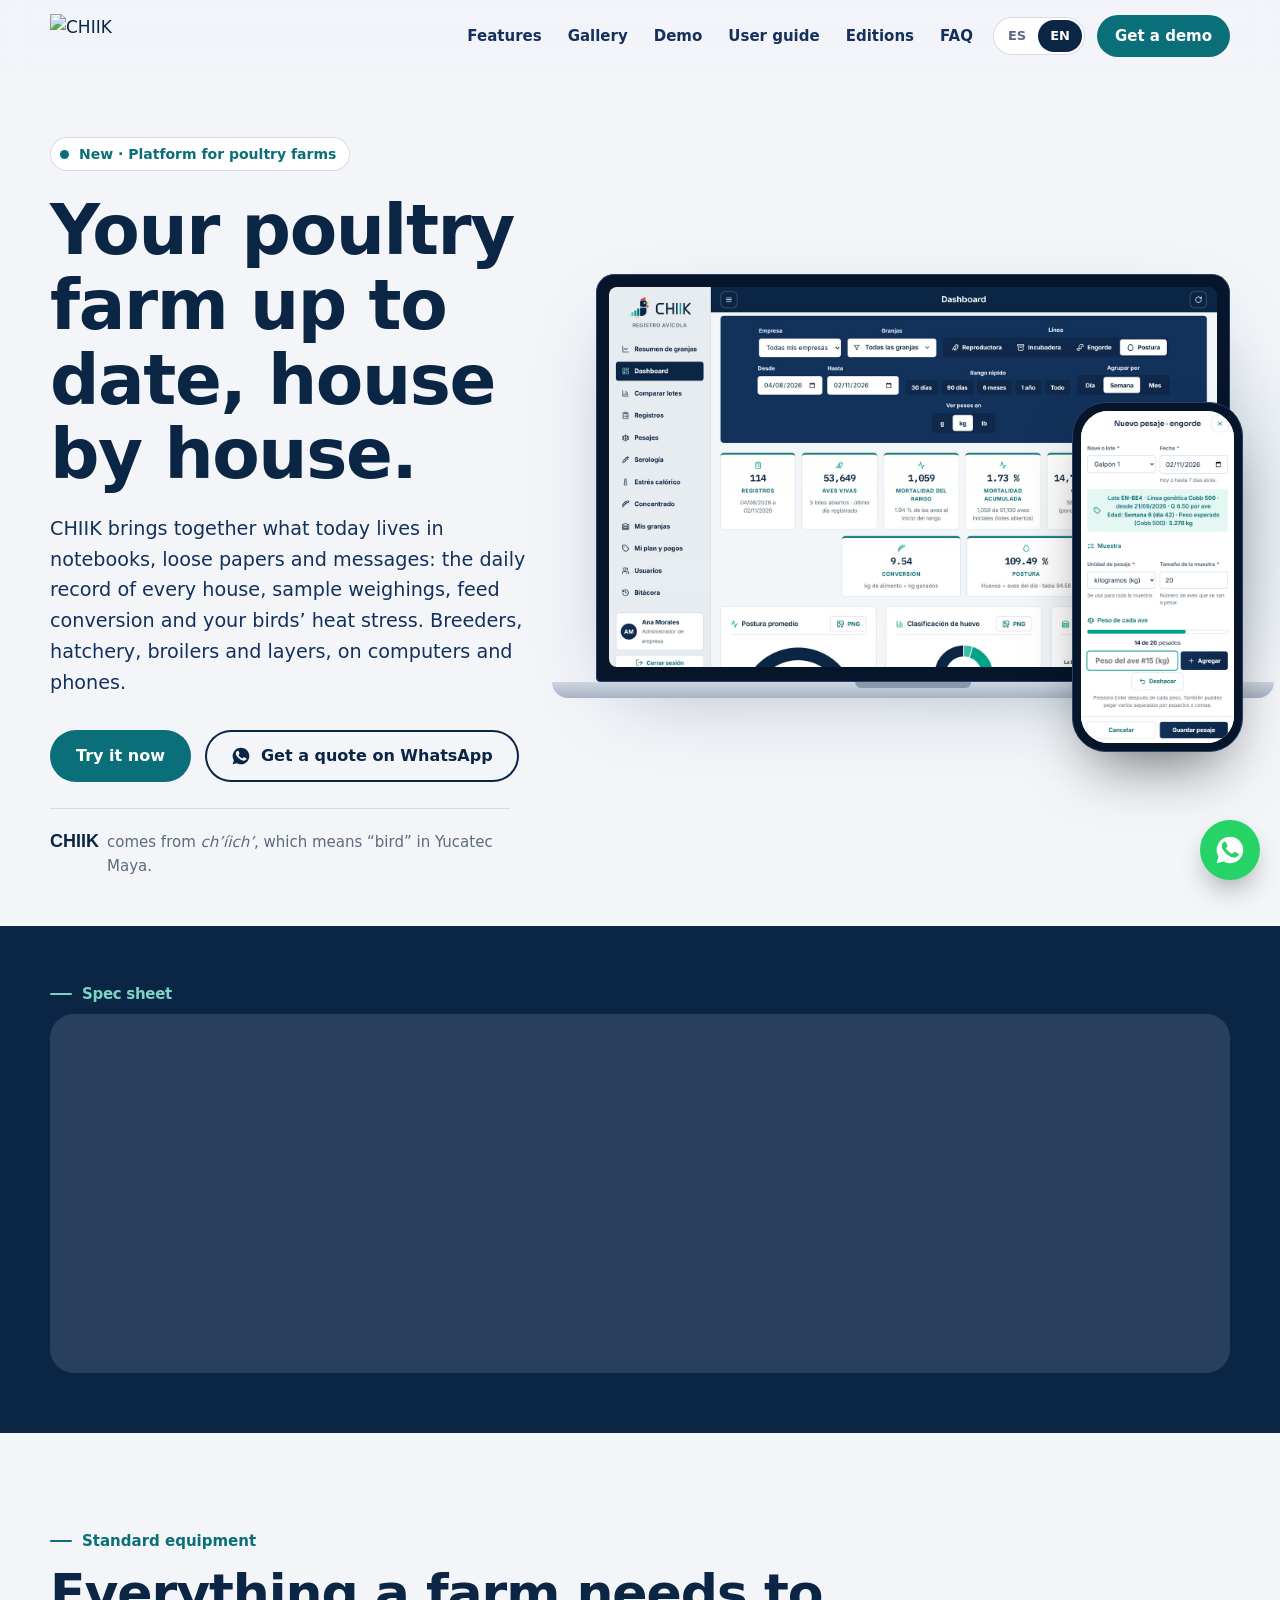
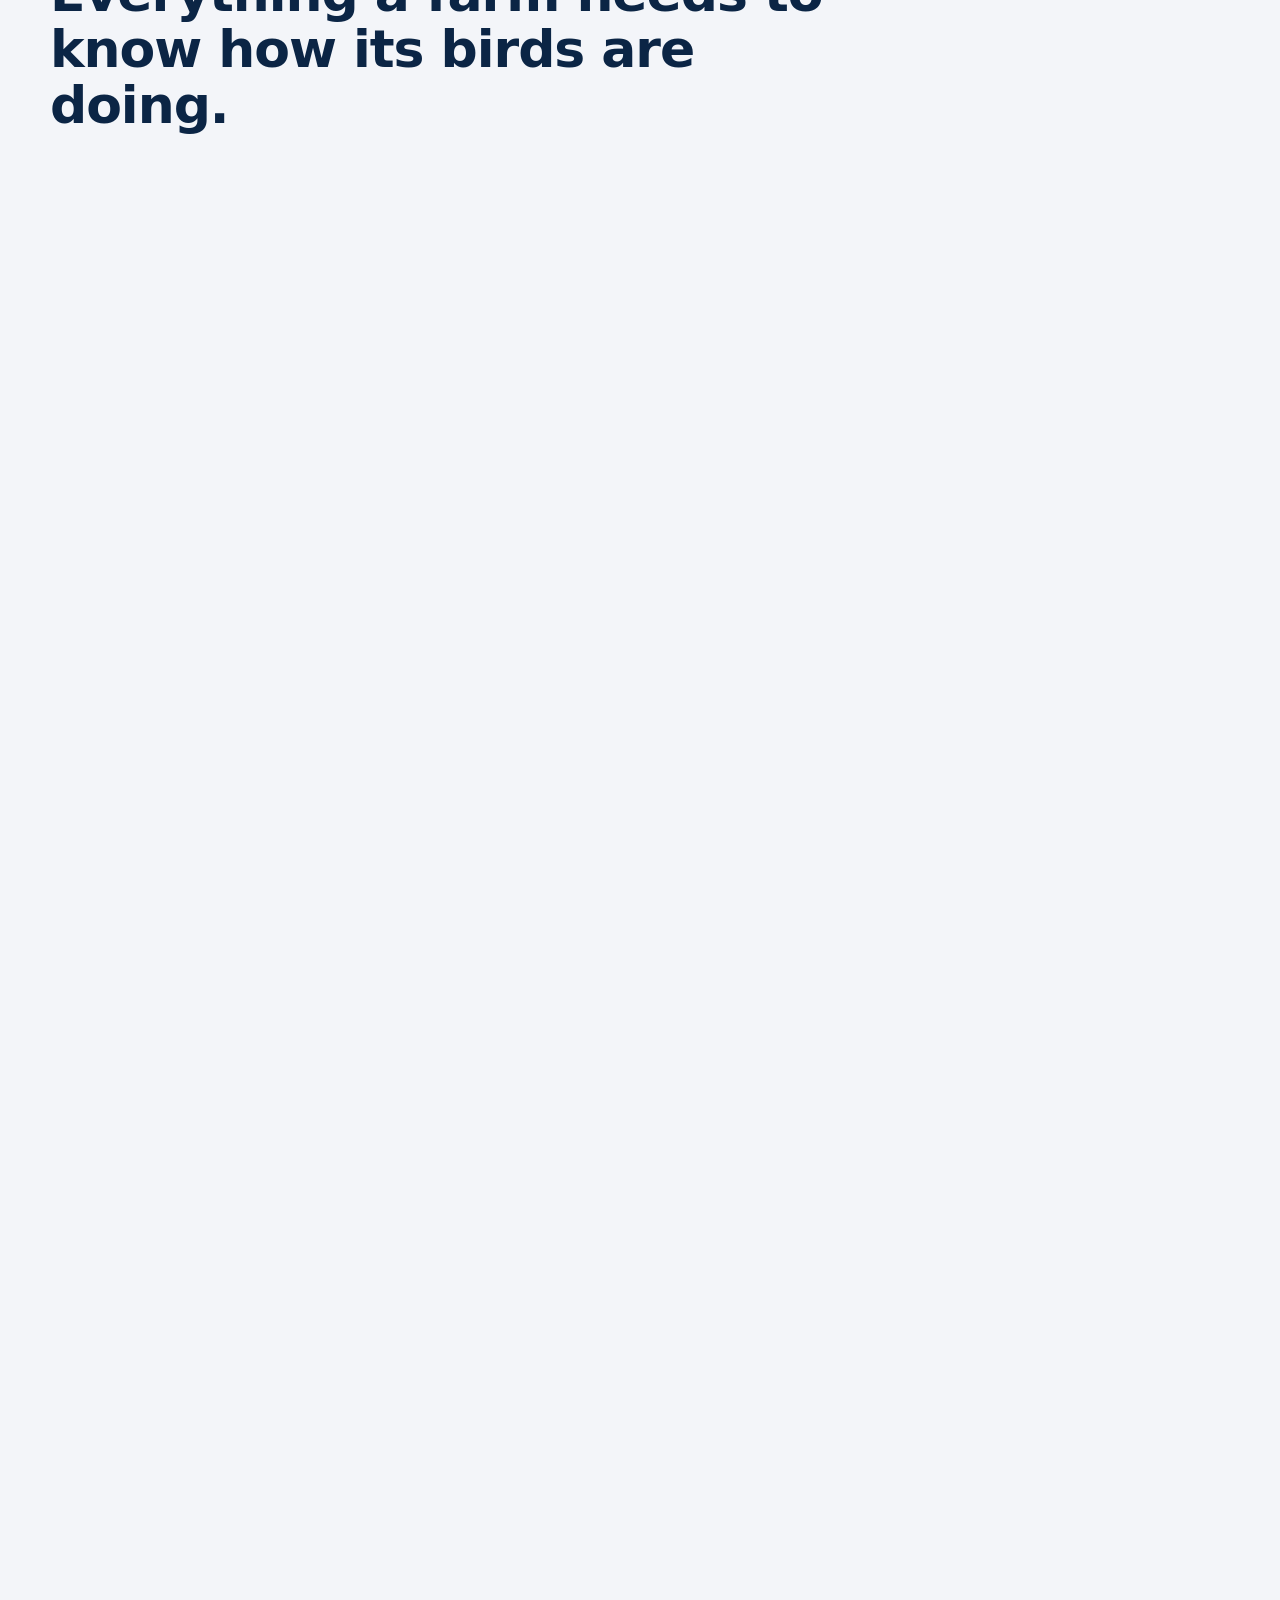
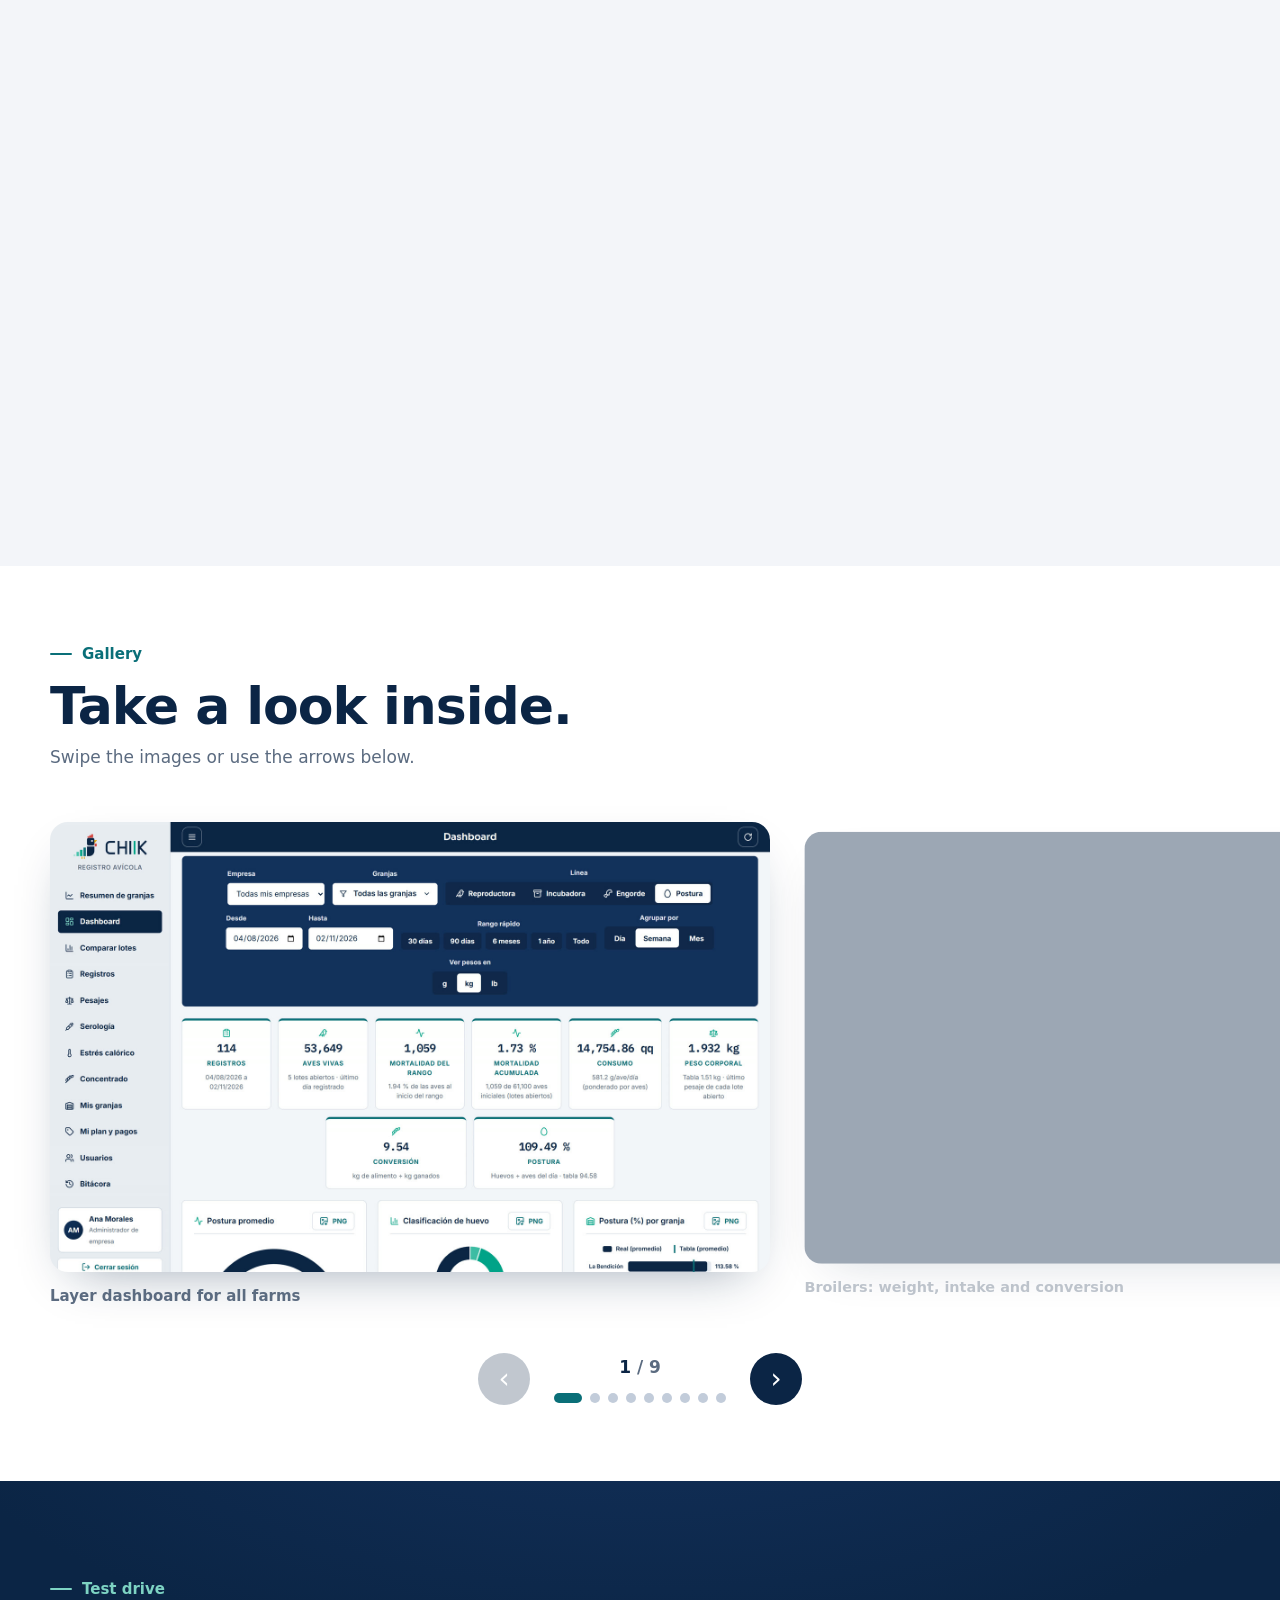
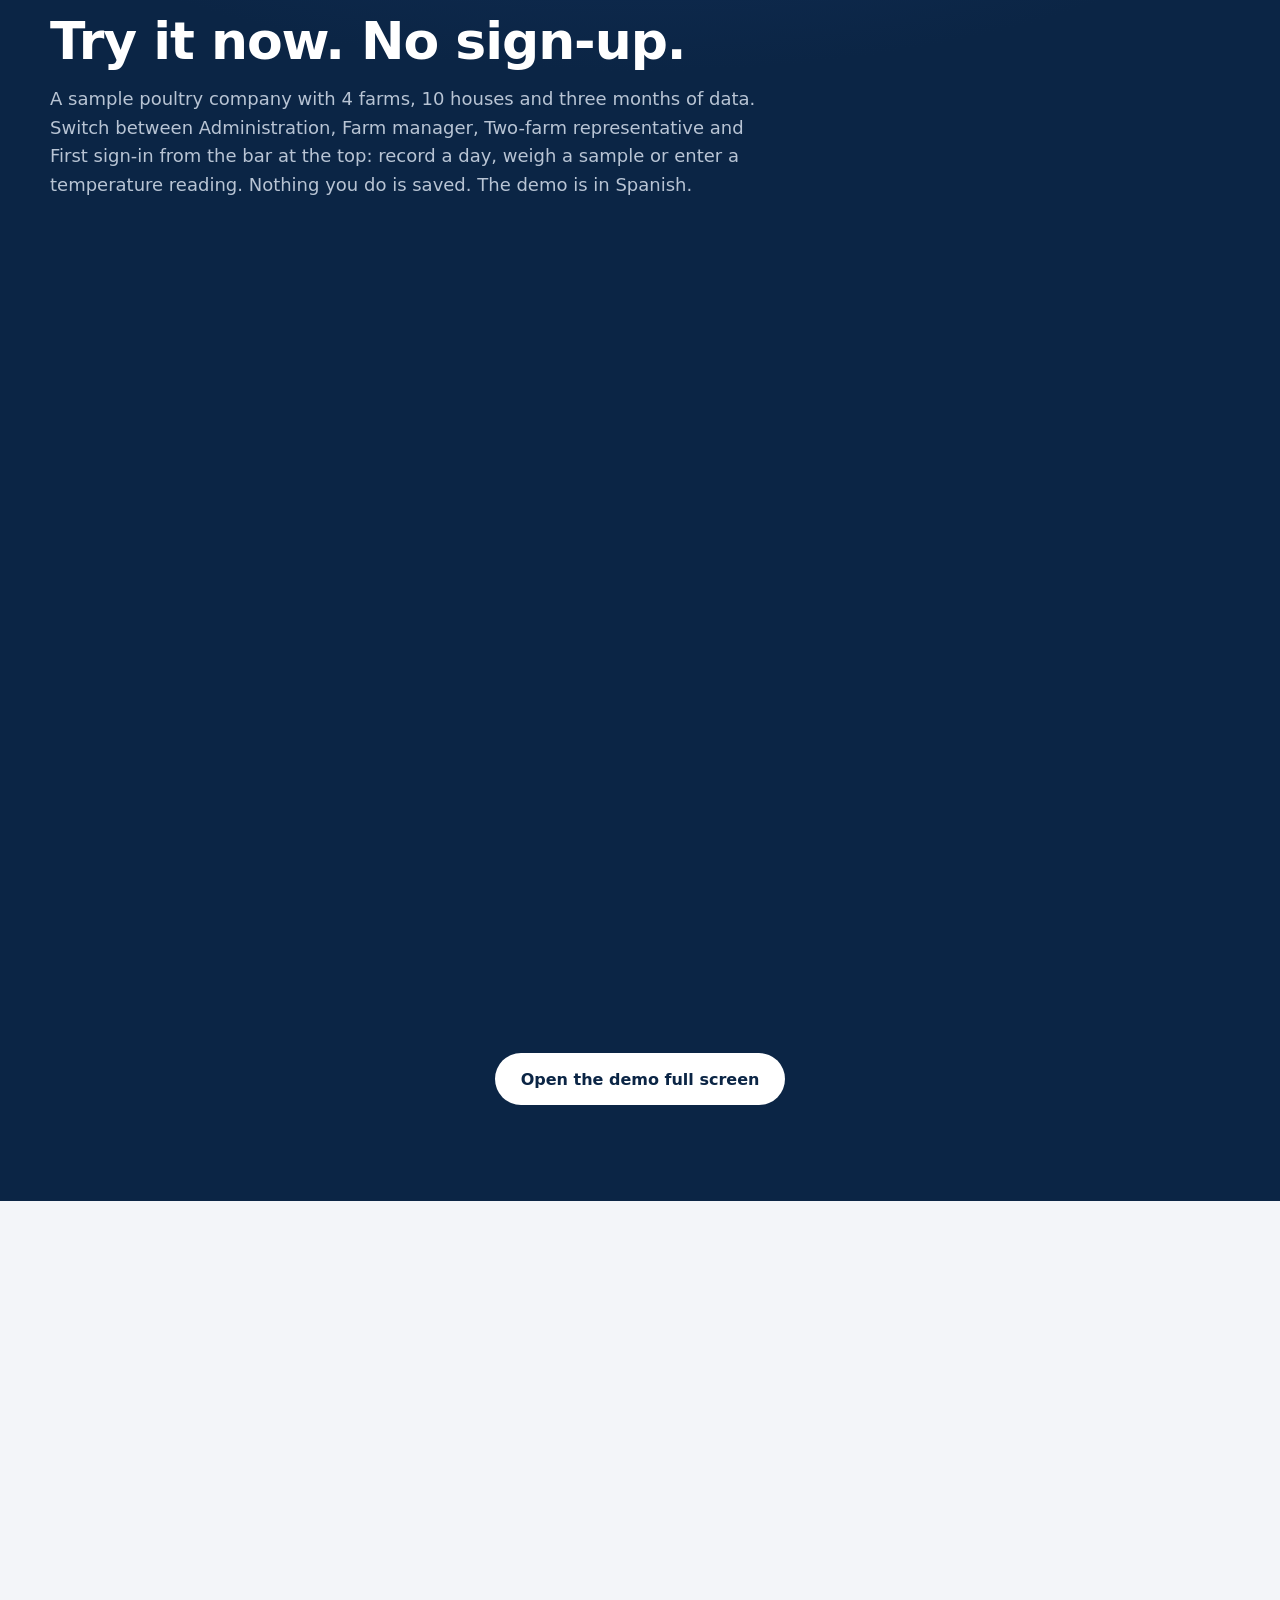
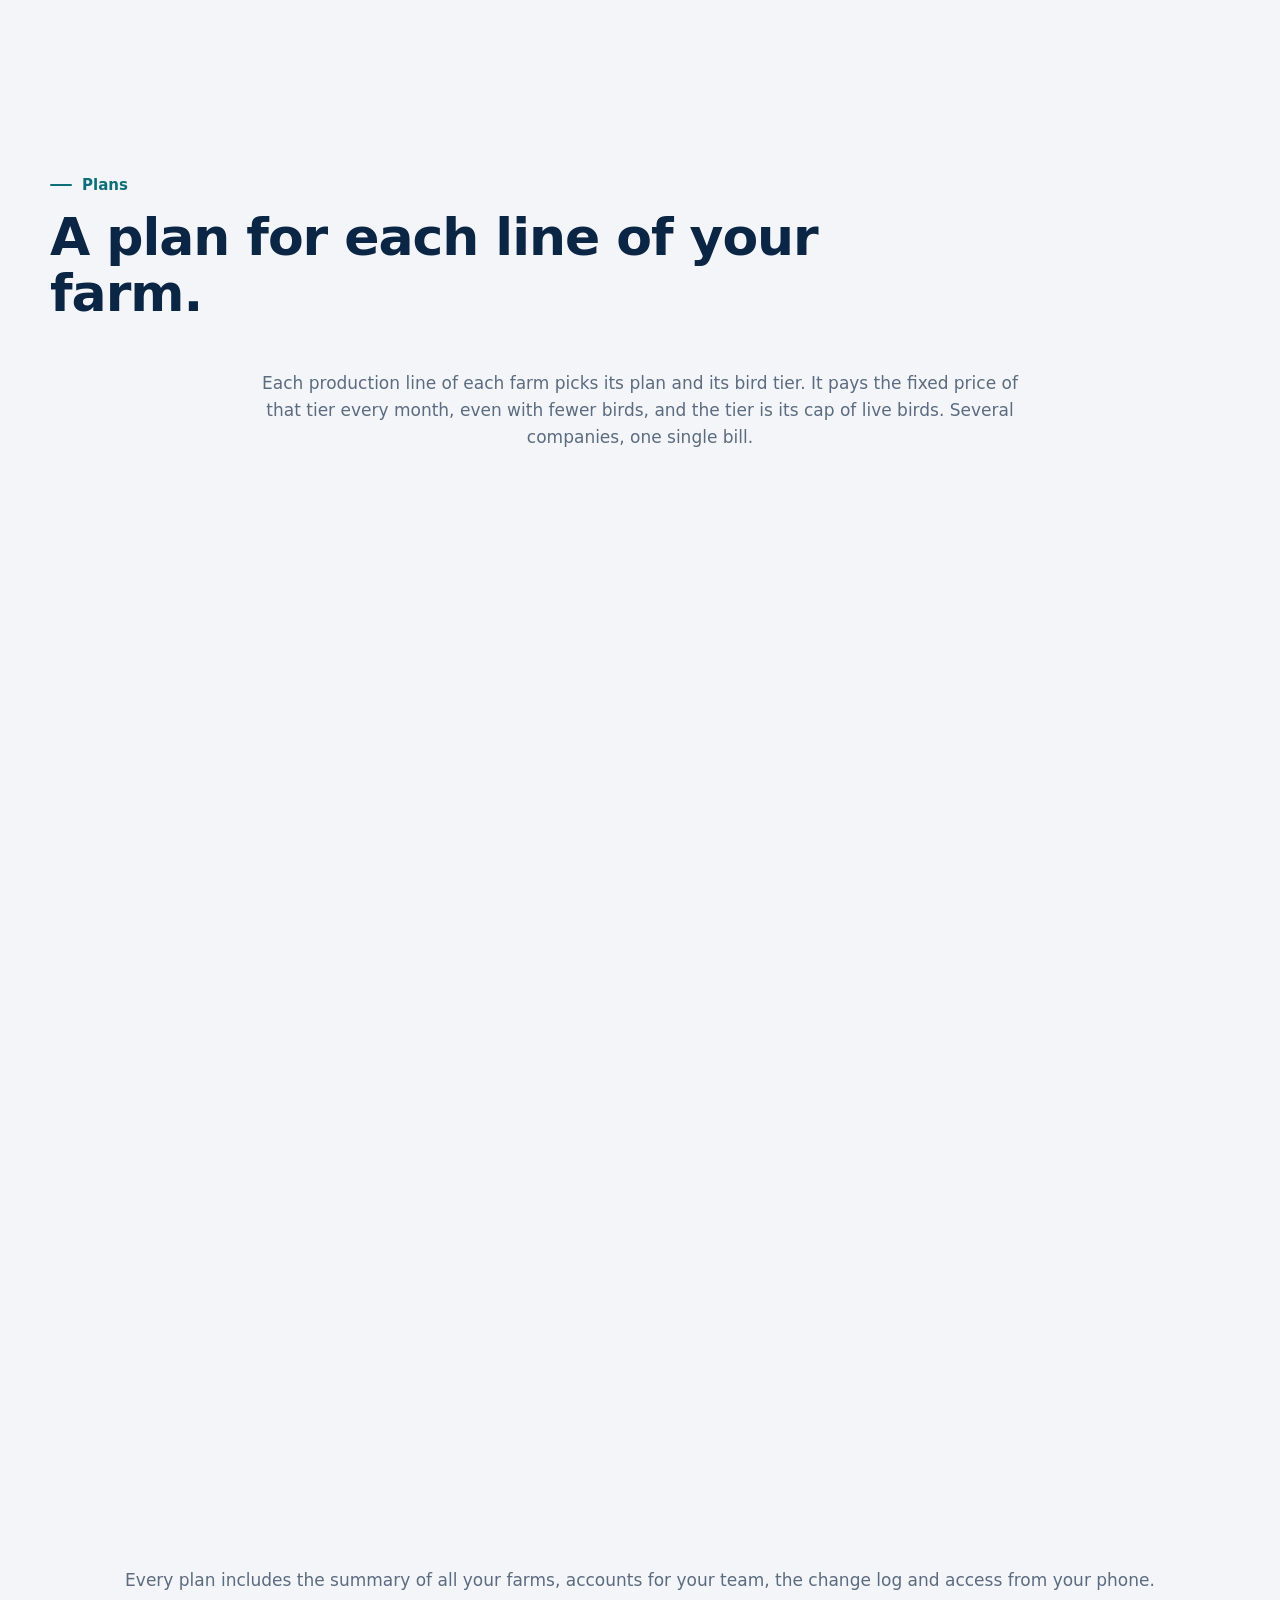
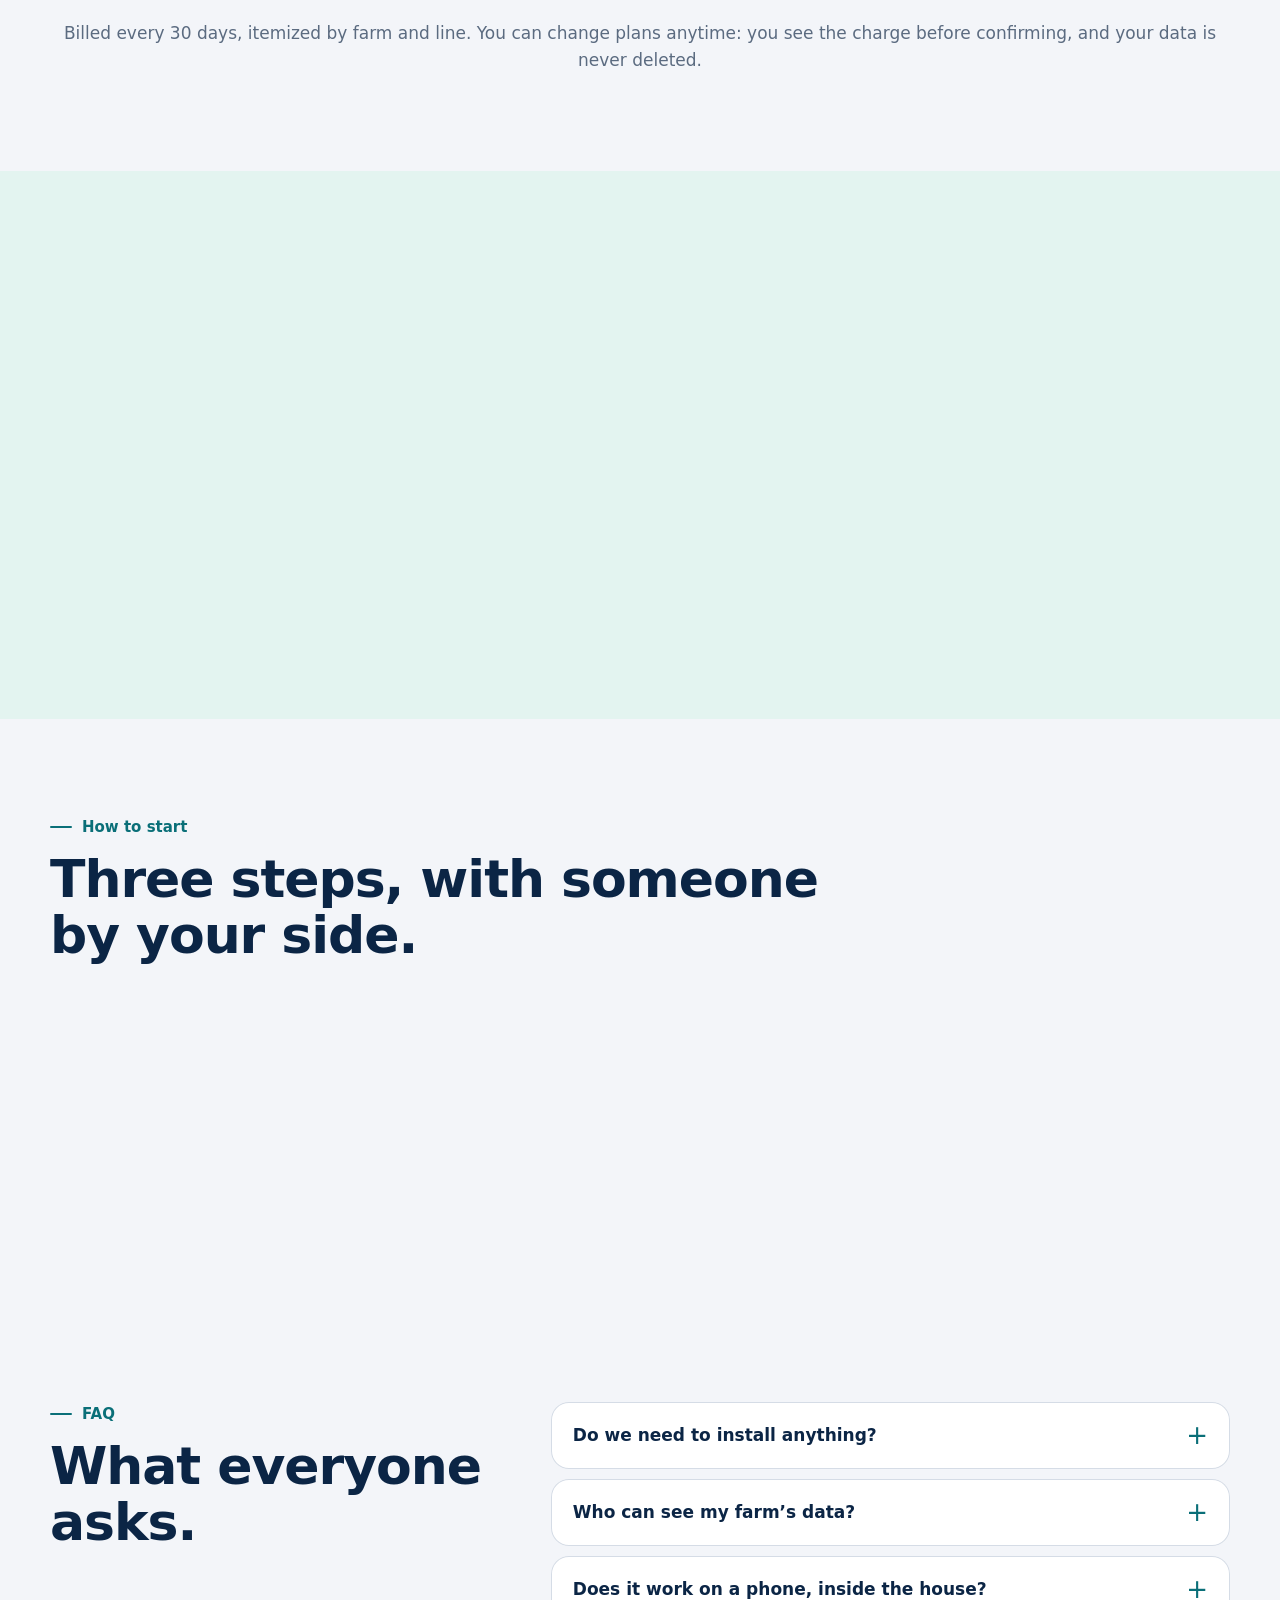
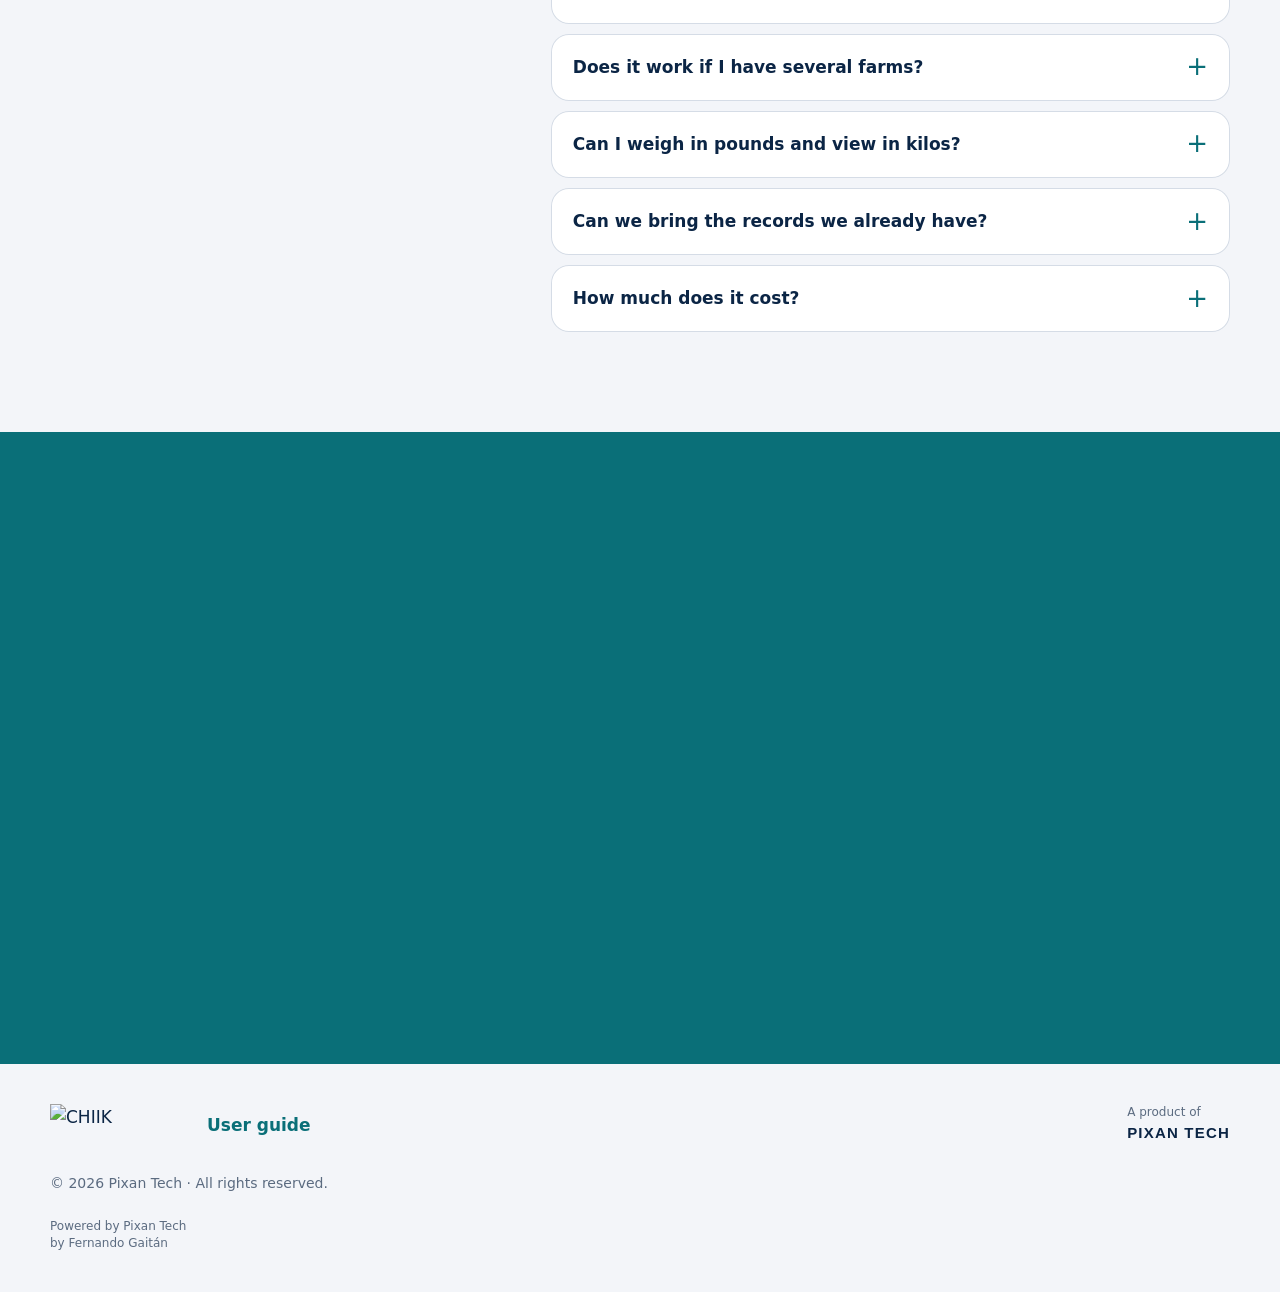
==== commit edebaf55: "Add files via upload" ====
--- a/index.html
+++ b/index.html
@@ -246,22 +246,22 @@
         <h3 data-i18n="ed.e1">Básico</h3>
         <p class="ed-price"><span data-i18n="ed.from">Desde</span> <b>US$ 15</b> <span data-i18n="ed.month">al mes</span></p>
         <p class="ed-for" data-i18n="ed.e1for">Para dejar el cuaderno desde el primer día.</p>
-        <ul class="ticks"><li data-i18n="ed.e1b1">Información general, peso, consumo, mortalidad y uniformidad</li><li data-i18n="ed.e1b2">Registros, pesajes, estrés calórico y concentrado</li><li data-i18n="ed.e1b3">Dashboard con indicadores y gráficos</li><li data-i18n="ed.e1b4">Descarga en Excel</li></ul>
+        <ul class="ticks"><li data-i18n="ed.e1b1">Información general, peso, consumo, mortalidad y uniformidad</li><li data-i18n="ed.e1b2">Registros, pesajes, estrés calórico y concentrado</li><li data-i18n="ed.e1b3">Dashboard con indicadores y gráficos</li><li data-i18n="ed.e1b4">Serología por lote y descarga en Excel</li></ul>
         <a class="btn ghost" data-wa="basico" href="https://wa.me/50258253416" target="_blank" rel="noopener" data-i18n="ed.quote">Elegir plan</a>
       </article>
       <article class="ed best reveal">
         <span class="badge" data-i18n="ed.popular">Recomendado</span>
         <h3 data-i18n="ed.e2">Pro</h3>
-        <p class="ed-price"><span data-i18n="ed.from">Desde</span> <b>US$ 20</b> <span data-i18n="ed.month">al mes</span></p>
+        <p class="ed-price"><span data-i18n="ed.from">Desde</span> <b>US$ 22</b> <span data-i18n="ed.month">al mes</span></p>
         <p class="ed-for" data-i18n="ed.e2for">Para granjas que quieren medirlo todo.</p>
-        <ul class="ticks"><li data-i18n="ed.e2b1">Todo lo de Básico</li><li data-i18n="ed.e2b2">Serología por lote</li><li data-i18n="ed.e2b3">Comparativo de lotes</li><li data-i18n="ed.e2b4">Carga desde Excel e imágenes de los gráficos</li><li data-i18n="ed.e2b5">Rentabilidad por kg de huevo o por pollito y pollo, y benchmarks regionales (próximamente)</li></ul>
+        <ul class="ticks"><li data-i18n="ed.e2b1">Todo lo de Básico</li><li data-i18n="ed.e2b2">Carga desde Excel</li><li data-i18n="ed.e2b3">Rentabilidad por kg de huevo o por pollito y pollo, y benchmarks regionales (próximamente)</li></ul>
         <a class="btn amber" data-wa="pro" href="https://wa.me/50258253416" target="_blank" rel="noopener" data-i18n="ed.quote">Elegir plan</a>
       </article>
       <article class="ed reveal">
         <h3 data-i18n="ed.e3">Premium</h3>
-        <p class="ed-price"><span data-i18n="ed.from">Desde</span> <b>US$ 25</b> <span data-i18n="ed.month">al mes</span></p>
+        <p class="ed-price"><span data-i18n="ed.from">Desde</span> <b>US$ 29</b> <span data-i18n="ed.month">al mes</span></p>
         <p class="ed-for" data-i18n="ed.e3for">Para empresas con varias granjas que deciden con datos.</p>
-        <ul class="ticks"><li data-i18n="ed.e3b1">Todo lo de Pro</li><li data-i18n="ed.e3b2">Reporte de análisis de datos integrado (próximamente)</li></ul>
+        <ul class="ticks"><li data-i18n="ed.e3b1">Todo lo de Pro</li><li data-i18n="ed.e3b2">Comparativo de lotes</li><li data-i18n="ed.e3b3">Imágenes de los gráficos</li><li data-i18n="ed.e3b4">Reporte de análisis de datos integrado (próximamente)</li></ul>
         <a class="btn ghost" data-wa="premium" href="https://wa.me/50258253416" target="_blank" rel="noopener" data-i18n="ed.quote">Elegir plan</a>
       </article>
     </div>
@@ -270,12 +270,12 @@
         <caption data-i18n="ed.tcap">Precio al mes por línea de producción, según su tramo de aves (USD)</caption>
         <thead><tr><th data-i18n="ed.tbirds">Tramo de aves de la línea</th><th>Básico</th><th>Pro</th><th>Premium</th></tr></thead>
         <tbody>
-          <tr><td>0–999</td><td>US$ 15</td><td>US$ 20</td><td>US$ 25</td></tr>
-          <tr><td>1,000–9,999</td><td>US$ 25</td><td>US$ 30</td><td>US$ 35</td></tr>
-          <tr><td>10,000–29,999</td><td>US$ 30</td><td>US$ 35</td><td>US$ 40</td></tr>
-          <tr><td>30,000–74,999</td><td>US$ 35</td><td>US$ 40</td><td>US$ 45</td></tr>
-          <tr><td>75,000–149,999</td><td>US$ 45</td><td>US$ 50</td><td>US$ 55</td></tr>
-          <tr><td>150,000–300,000</td><td>US$ 55</td><td>US$ 60</td><td>US$ 65</td></tr>
+          <tr><td>0–999</td><td>US$ 15</td><td>US$ 22</td><td>US$ 29</td></tr>
+          <tr><td>1,000–9,999</td><td>US$ 25</td><td>US$ 35</td><td>US$ 45</td></tr>
+          <tr><td>10,000–29,999</td><td>US$ 35</td><td>US$ 45</td><td>US$ 59</td></tr>
+          <tr><td>30,000–74,999</td><td>US$ 45</td><td>US$ 59</td><td>US$ 75</td></tr>
+          <tr><td>75,000–149,999</td><td>US$ 59</td><td>US$ 79</td><td>US$ 99</td></tr>
+          <tr><td>150,000–300,000</td><td colspan="3" data-i18n="ed.tcustom">A la medida</td></tr>
           <tr><td data-i18n="ed.tmore">Más de 300,000</td><td colspan="3" data-i18n="ed.tcustom">A la medida</td></tr>
         </tbody>
       </table>
@@ -328,7 +328,7 @@
       <details><summary data-i18n="q4">¿Sirve si tengo varias granjas?</summary><p data-i18n="a4">Sí. La administración de la empresa ve el resumen de todas sus granjas y las compara; cada granja trabaja por separado con sus propios sectores, naves y lotes, y un representante puede tener más de una.</p></details>
       <details><summary data-i18n="q5">¿Puedo pesar en libras y ver en kilos?</summary><p data-i18n="a5">Sí. Cada muestra se pesa en gramos, kilogramos o libras, según su balanza, y cada quien elige en qué unidad ver los pesos. El alimento se anota en quintales.</p></details>
       <details><summary data-i18n="q6">¿Podemos pasar los registros que ya tenemos?</summary><p data-i18n="a6">Sí. Pasamos a CHIIK sus granjas, lotes y registros actuales.</p></details>
-      <details><summary data-i18n="q7">¿Cuánto cuesta?</summary><p data-i18n="a7">Desde US$ 15 al mes por línea de producción. El precio depende del plan y del tramo de aves que elija para cada línea; vea la tabla de planes. Más de 300,000 aves en una línea: a la medida.</p></details>
+      <details><summary data-i18n="q7">¿Cuánto cuesta?</summary><p data-i18n="a7">Desde US$ 15 al mes por línea de producción. El precio depende del plan y del tramo de aves que elija para cada línea; vea la tabla de planes. Desde 150,000 aves en una línea: a la medida.</p></details>
     </div>
   </div>
 </section>
